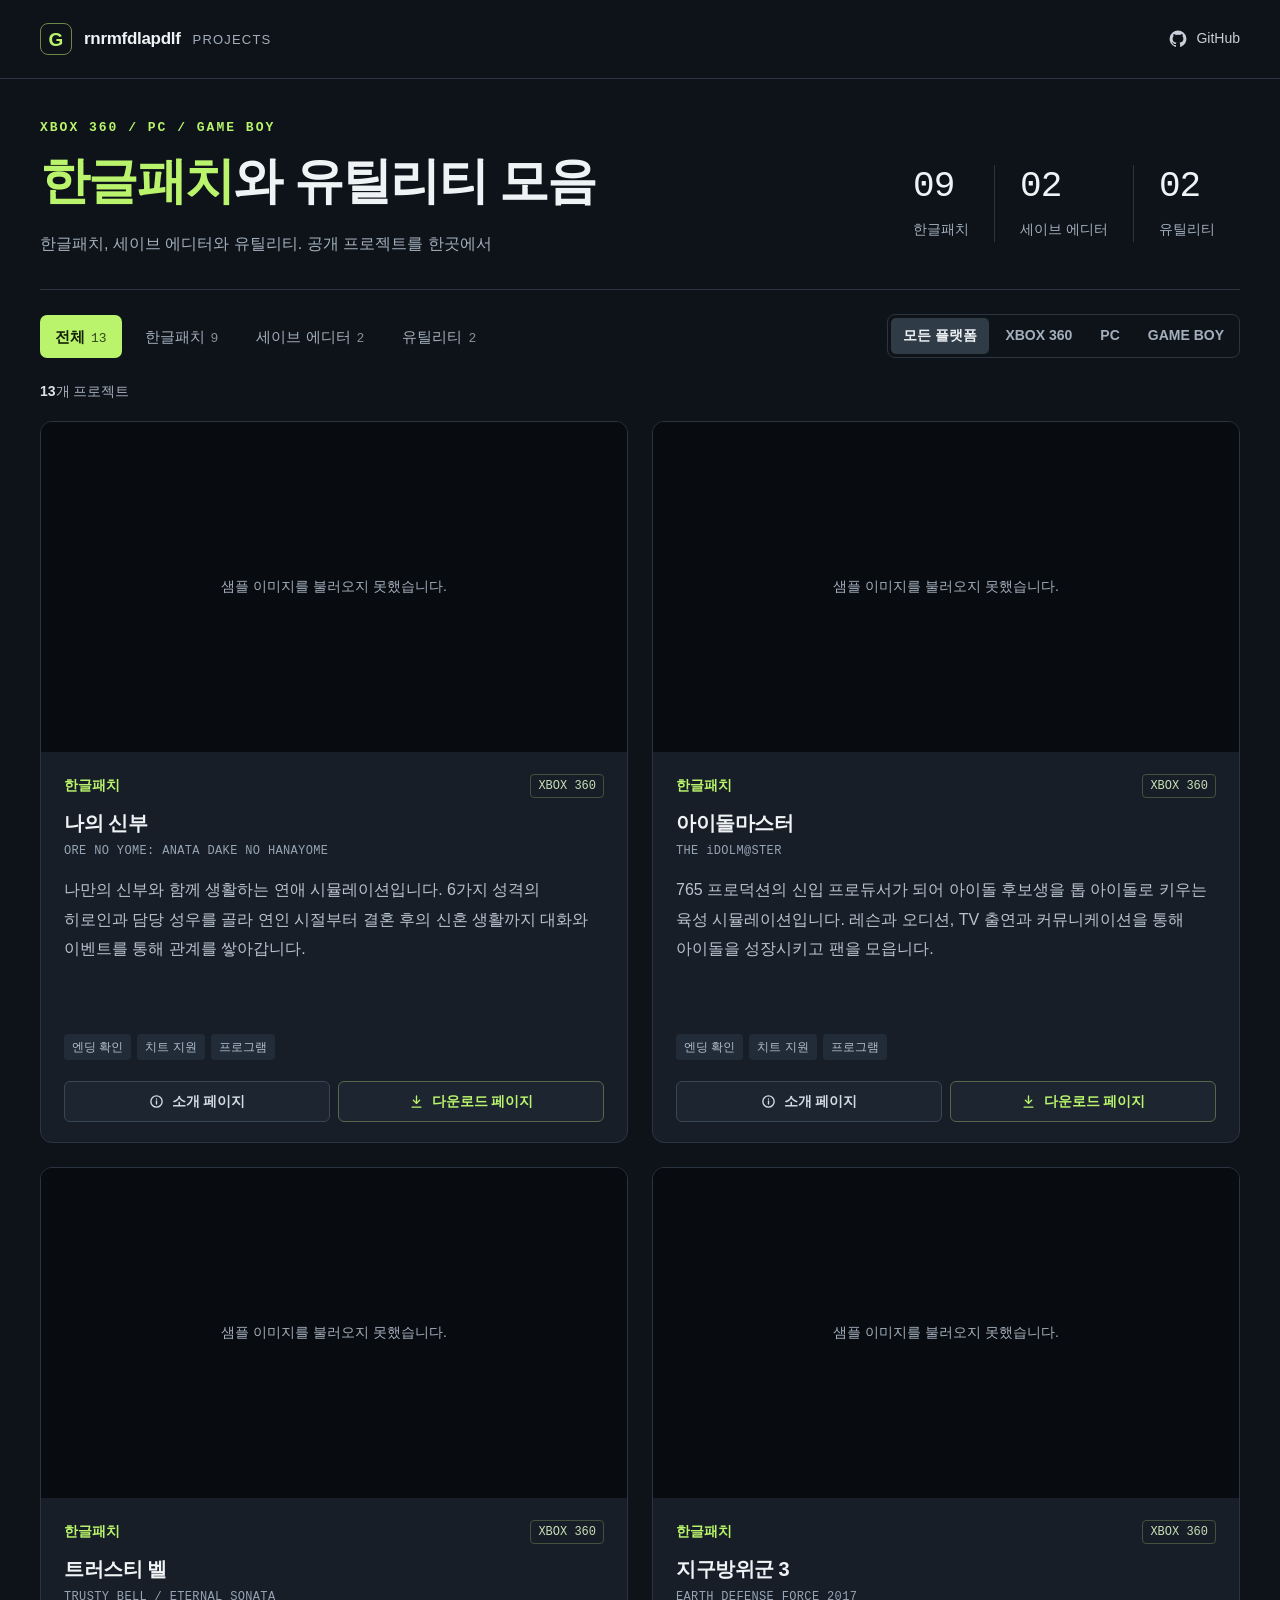
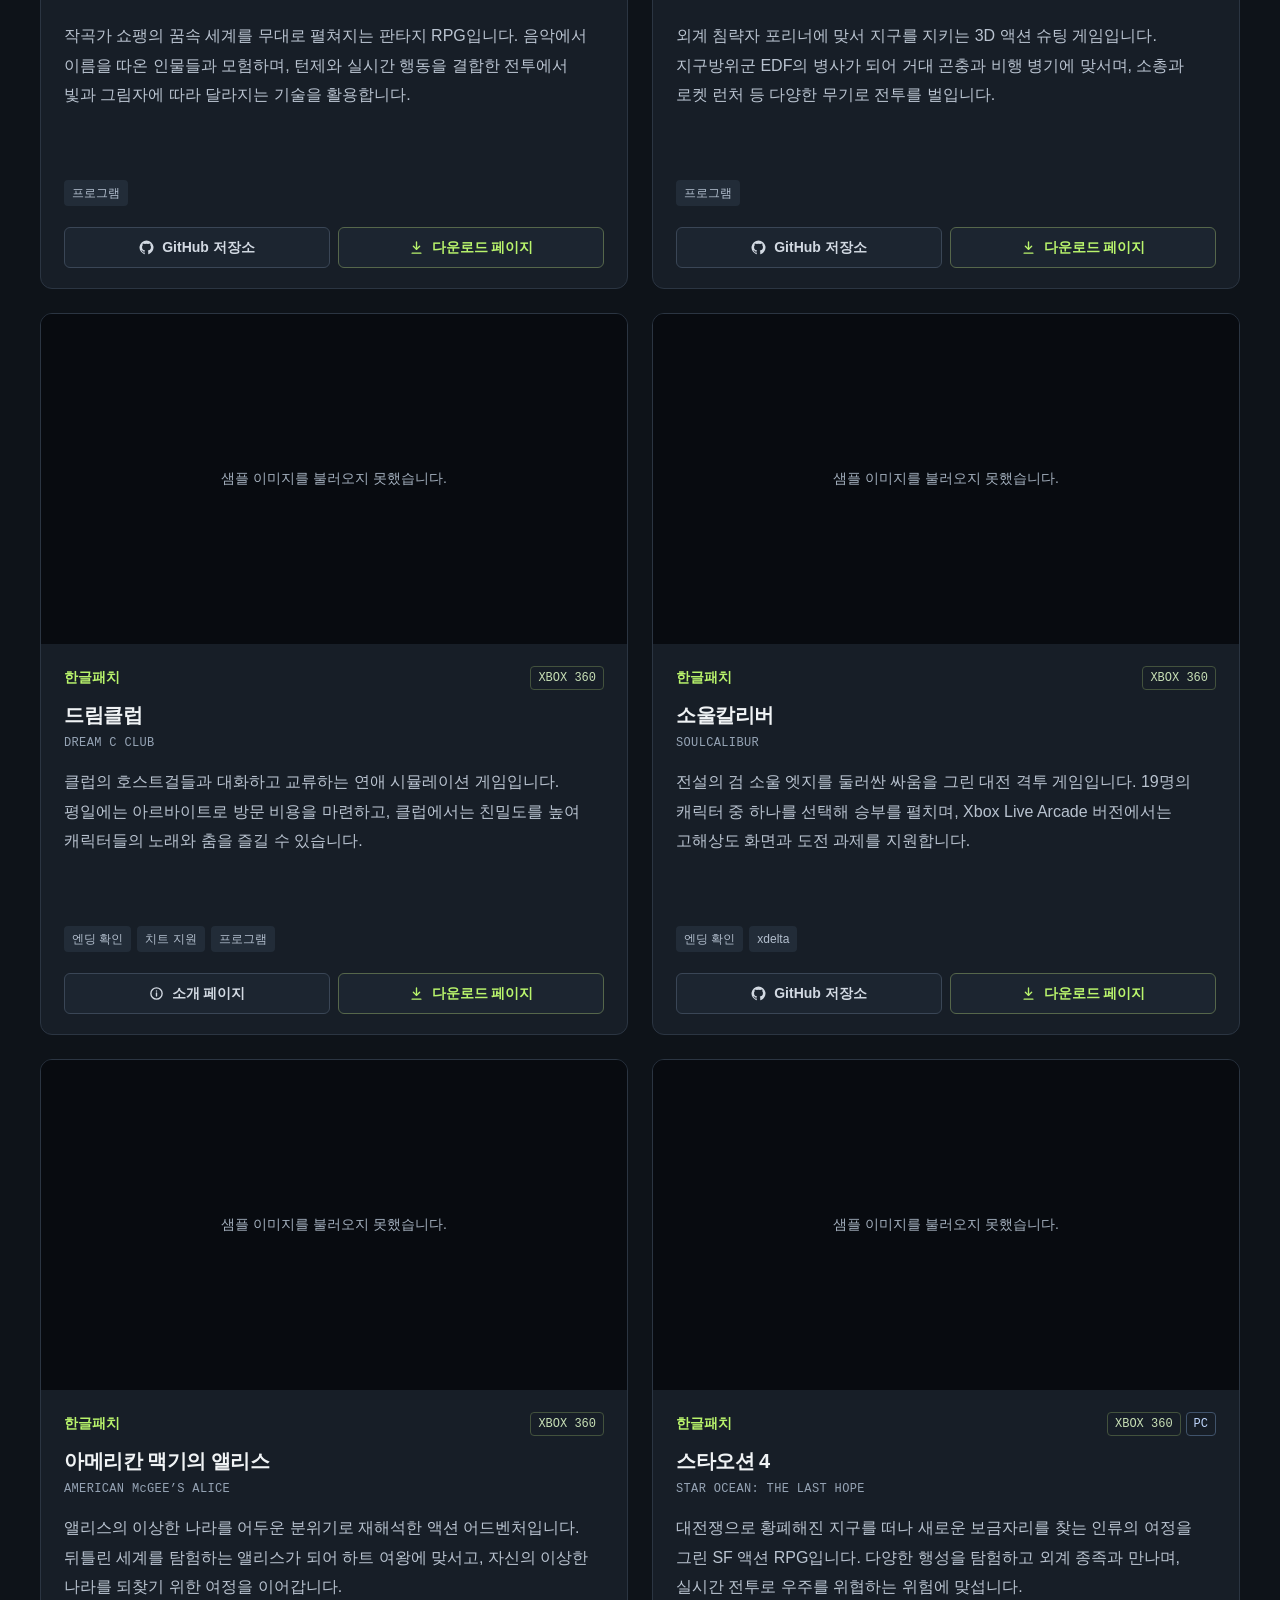
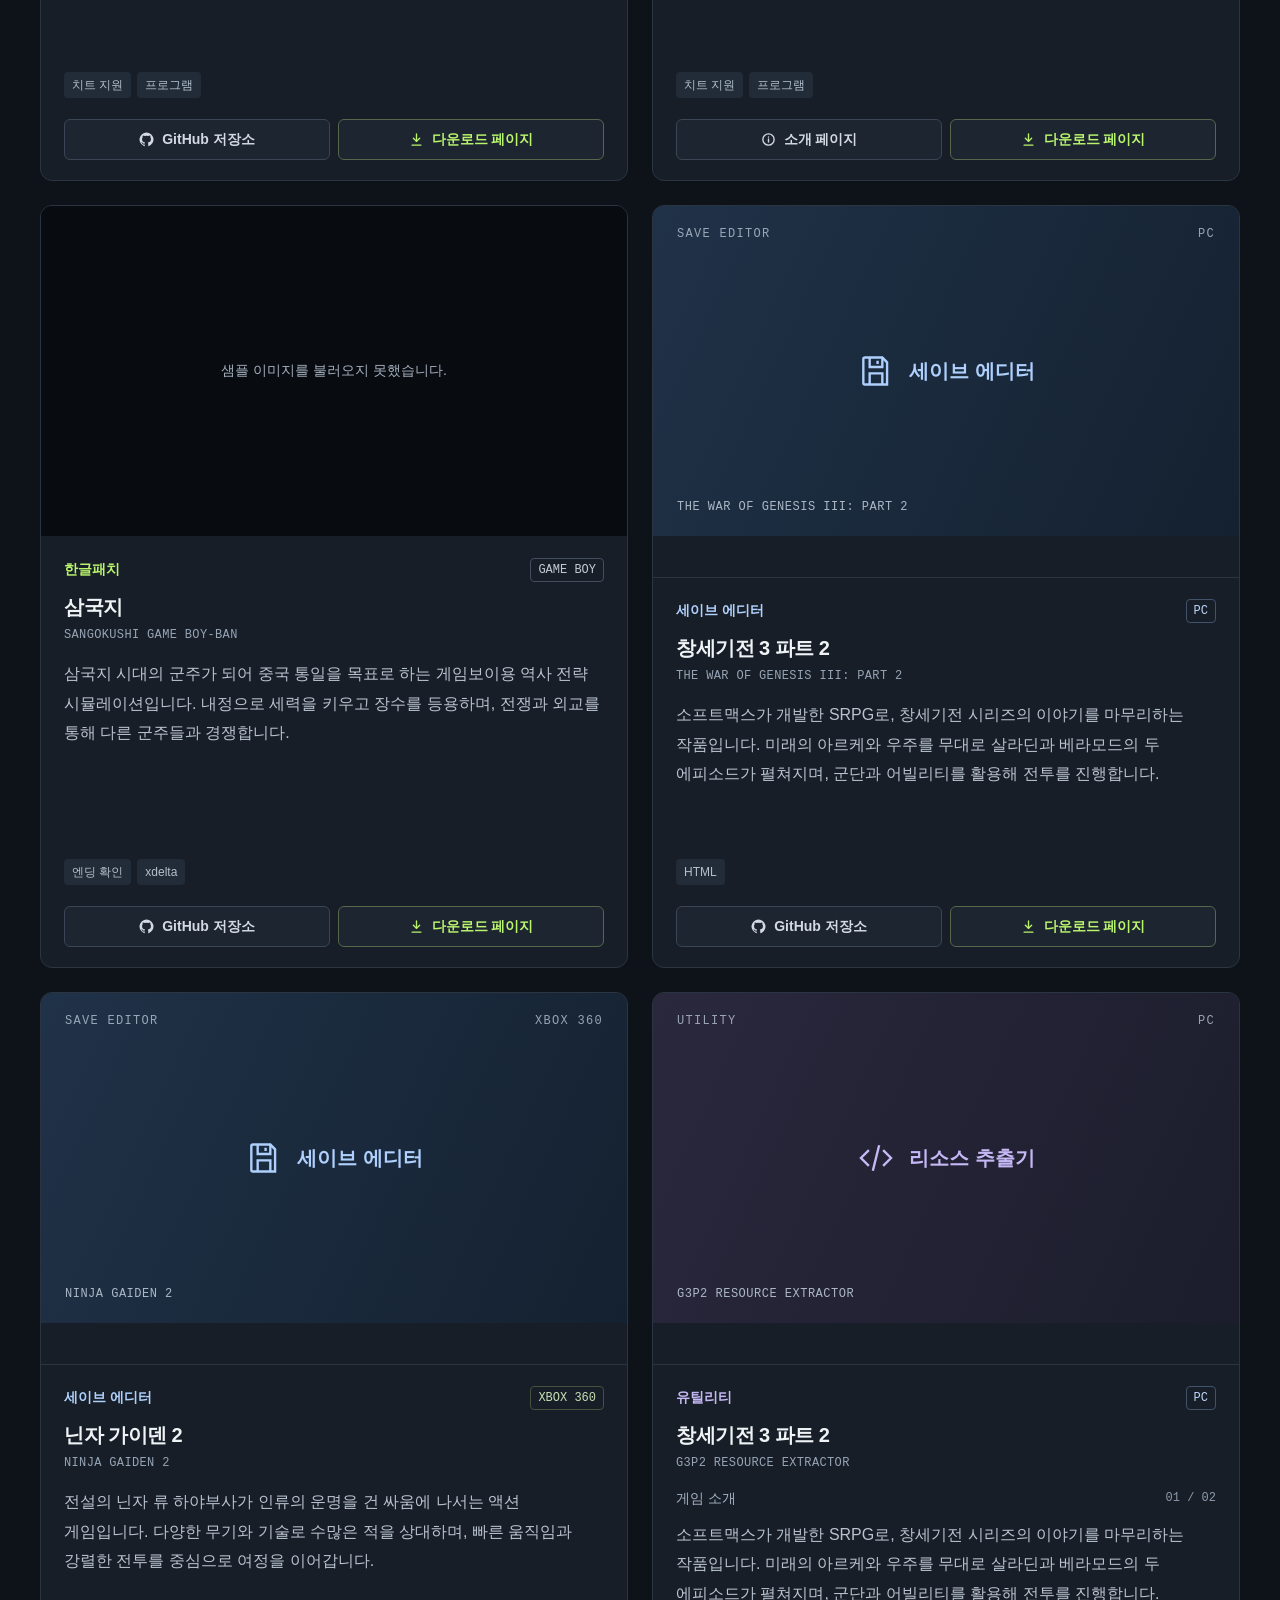
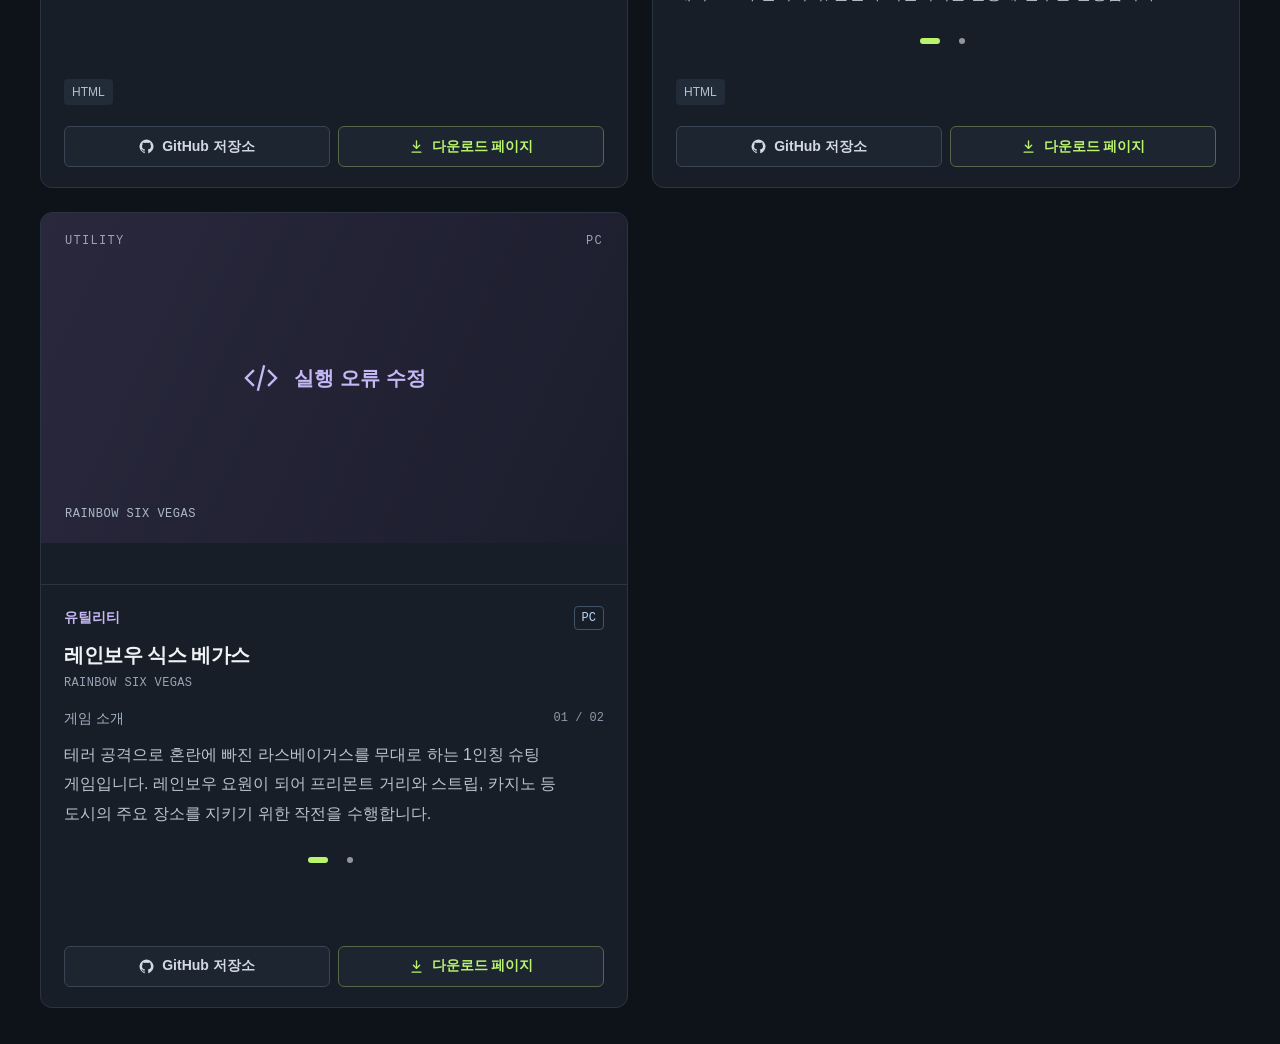
==== index.html @ a22b697b "Add Dream Club intro page Add the XBOX 360 DREAM C CLUB Korean patch intro page with the original ti" ====
<!doctype html>
<html lang="ko">
<head>
  <meta charset="utf-8">
  <meta name="viewport" content="width=device-width, initial-scale=1">
  <meta name="color-scheme" content="dark">
  <meta name="description" content="rnrmfdlapdlf의 Xbox 360·PC·게임보이 한글패치, 세이브 에디터와 게임 유틸리티 프로젝트 모음">
  <title>rnrmfdlapdlf의 프로젝트</title>
  <link rel="icon" type="image/svg+xml" href="data:image/svg+xml,%3Csvg xmlns='http://www.w3.org/2000/svg' viewBox='0 0 32 32'%3E%3Crect width='32' height='32' rx='8' fill='%230e151b'/%3E%3Cpath d='M8 9h16v3H11v8h10v-3h-5v-3h8v9H8z' fill='%23b9f46c'/%3E%3C/svg%3E">
  <style>
    :root { color-scheme: dark; --bg:#0e1319; --surface:#171e27; --line:#2b3542; --text:#f0f3f5; --muted:#a3afbd; --accent:#b9f46c; --blue:#92b9fa; --font: "Segoe UI", "Malgun Gothic", "Apple SD Gothic Neo", sans-serif; }
    * { box-sizing:border-box; }
    body { margin:0; background:var(--bg); color:var(--text); font:1rem/1.7 var(--font); -webkit-font-smoothing:antialiased; }
    button, a { -webkit-tap-highlight-color:transparent; }
    button { font:inherit; cursor:pointer; }
    a { color:inherit; text-decoration:none; }
    button:focus-visible, a:focus-visible, .gallery:focus-visible { outline:2px solid var(--accent); outline-offset:4px; }
    [hidden] { display:none !important; }
    .container { width:min(1200px, calc(100% - 80px)); margin-inline:auto; }
    .skip-link { position:absolute; top:-100px; left:20px; z-index:20; padding:10px 16px; color:var(--bg); background:var(--accent); }
    .skip-link:focus { top:12px; }
    .site-header { border-bottom:1px solid var(--line); }
    .header-inner { min-height:78px; display:flex; align-items:center; justify-content:space-between; gap:24px; }
    .brand { display:flex; align-items:center; gap:12px; min-width:0; }
    .brand-mark { width:32px; height:32px; display:grid; place-items:center; border:1px solid #6b8848; border-radius:8px; color:var(--accent); font:bold 19px/1 var(--font); }
    .brand-name { font-size:1.0625rem; font-weight:650; letter-spacing:-.3px; }
    .brand-name small { color:var(--muted); font-size:.8125rem; font-weight:400; margin-left:12px; letter-spacing:1.2px; }
    .profile-link { display:flex; align-items:center; gap:9px; color:#c7d0da; font-size:.875rem; }
    .profile-link svg { width:18px; height:18px; }
    .profile-link:hover { color:var(--accent); }
    .intro { display:flex; align-items:center; justify-content:space-between; gap:40px; padding:40px 0 32px; }
    .eyebrow { margin:0 0 12px; font:600 .8125rem/1.4 Consolas, monospace; letter-spacing:2px; color:var(--accent); }
    h1 { margin:0; font-size:clamp(2.1rem, 4vw, 3.125rem); line-height:1.3; font-weight:750; letter-spacing:-1.7px; word-break:keep-all; }
    h1 span { color:var(--accent); }
    h1 br { display:none; }
    .intro-description { margin:16px 0 0; color:var(--muted); font-size:1rem; word-break:keep-all; }
    .project-stats { display:flex; gap:0; padding-top:30px; flex-shrink:0; }
    .stat { min-width:105px; padding:0 25px; border-left:1px solid var(--line); }
    .stat:first-child { border-left:0; }
    .stat strong { display:block; font:400 2.25rem/1.2 Consolas, monospace; letter-spacing:-1px; }
    .stat span { display:block; margin-top:10px; color:var(--muted); font-size:.875rem; }
    .filter-panel { border-top:1px solid var(--line); padding-top:24px; }
    .filter-row { display:flex; flex-wrap:wrap; align-items:center; justify-content:space-between; gap:20px; }
    .category-filters { display:flex; flex-wrap:wrap; gap:8px; }
    .filter-button { min-height:42px; border:1px solid transparent; border-radius:7px; padding:8px 14px; background:transparent; color:var(--muted); font-size:.9375rem; white-space:nowrap; transition:background .2s, color .2s; }
    .filter-button:hover { color:var(--text); background:#202832; }
    .filter-button[aria-pressed="true"] { color:#142107; background:var(--accent); font-weight:650; }
    .filter-count { margin-left:6px; font:.8125rem/1 Consolas, monospace; opacity:.8; }
    .platform-filters { display:flex; flex-wrap:wrap; max-width:100%; align-items:center; gap:4px; padding:3px; border:1px solid var(--line); border-radius:8px; flex-shrink:0; }
    .platform-filter { min-height:36px; padding:5px 12px; border:0; border-radius:5px; color:var(--muted); background:transparent; font-size:.875rem; font-weight:600; }
    .platform-filter:hover { color:var(--text); }
    .platform-filter[aria-pressed="true"] { color:var(--text); background:#303b48; }
    .results-toolbar { display:flex; align-items:center; justify-content:space-between; gap:16px; padding:22px 0 17px; font-size:.875rem; color:var(--muted); }
    .results-toolbar p { margin:0; }
    .results-toolbar strong { font-weight:600; color:#dce2e8; }
    .project-grid { display:grid; grid-template-columns:repeat(2, minmax(0, 1fr)); gap:24px; align-items:stretch; }
    .project-card { min-width:0; overflow:hidden; border:1px solid var(--line); border-radius:12px; background:var(--surface); display:flex; flex-direction:column; transition:border-color .25s; }
    .project-card:hover { border-color:#56674b; }
    .project-card { scroll-margin-top:24px; }
    .project-card:target { border-color:var(--accent); box-shadow:0 0 0 1px var(--accent); }
    .gallery { background:var(--surface); }
    .gallery-images { position:relative; aspect-ratio:16/9; background:#080b10; overflow:hidden; isolation:isolate; }
    .slide { display:block; position:absolute; inset:0; width:100%; height:100%; object-fit:contain; opacity:0; transition:opacity 900ms ease-in-out; }
    .slide.is-active { opacity:1; }
    .slide-dots, .description-controls { display:flex; justify-content:center; padding:4px 0; }
    .slide-dots { border-bottom:1px solid var(--line); }
    .slide-dot, .description-dot { display:grid; place-items:center; width:32px; height:32px; padding:0; background:transparent; border:0; }
    .slide-dot span, .description-dot span { width:6px; height:6px; border-radius:5px; background:#fff8; transition:width .3s, background .3s; }
    .slide-dot.is-active span, .description-dot.is-active span { width:20px; background:var(--accent); }
    .gallery-fallback { position:absolute; inset:0; display:grid; place-items:center; padding:25px; text-align:center; color:var(--muted); font-size:.875rem; }
    .tool-cover { position:relative; aspect-ratio:16/9; padding:20px 24px; display:flex; flex-direction:column; justify-content:space-between; margin-bottom:41px; }
    .tool-cover::after { content:""; position:absolute; top:100%; left:0; right:0; height:41px; background:var(--surface); border-bottom:1px solid var(--line); }
    .save-cover { background:linear-gradient(115deg, #203248, #142130); color:#afd0fd; }
    .other-cover { background:linear-gradient(115deg, #2a283d, #1b1d2c); color:#c5b8f4; }
    .tool-cover-top { display:flex; justify-content:space-between; gap:12px; color:#c0ccdac2; font:400 .75rem/1.4 Consolas, monospace; letter-spacing:1.3px; }
    .tool-cover-center { display:flex; align-items:center; justify-content:center; gap:14px; padding:12px 0; }
    .tool-cover-center svg { width:38px; height:38px; flex-shrink:0; }
    .tool-cover-center span { font-size:1.25rem; font-weight:650; }
    .tool-cover-bottom { color:#acb7c6; font:.75rem/1.4 Consolas, monospace; letter-spacing:.5px; }
    .card-body { padding:22px 23px 20px; display:flex; flex-direction:column; flex:1; }
    .card-meta { display:flex; align-items:center; justify-content:space-between; gap:8px; margin-bottom:11px; }
    .category-label { font-size:.875rem; font-weight:600; }
    .category-label.patch { color:var(--accent); }
    .category-label.save { color:#afd0fd; }
    .category-label.other { color:#c5b8f4; }
    .platform-badges { display:flex; gap:5px; flex-wrap:wrap; justify-content:flex-end; }
    .platform-badge { padding:2px 7px; border:1px solid #424e5e; border-radius:4px; color:#c1cad4; font:500 .75rem/1.5 Consolas, monospace; white-space:nowrap; }
    .platform-badge.xbox { color:#c7dfb5; border-color:#43523d; }
    .platform-badge.pc { color:#bdd4fa; border-color:#40536b; }
    .card-body h2 { font-size:1.25rem; line-height:1.4; font-weight:700; margin:0; letter-spacing:-.5px; word-break:keep-all; }
    .english-title { margin:5px 0 14px; color:#96a4b5; font:400 .75rem/1.6 Consolas, monospace; letter-spacing:.35px; overflow-wrap:anywhere; }
    .card-description { font-size:1rem; line-height:1.85; color:#b9c3d0; margin:0 0 18px; word-break:keep-all; }
    .card-body > .card-description { flex:1; margin-bottom:12px; }
    .description-rotator { display:flex; flex-direction:column; flex:1; margin-bottom:18px; }
    .description-controls { min-height:40px; flex-shrink:0; margin-top:auto; }
    .description-controls-placeholder { margin-top:0; margin-bottom:18px; }
    .description-panels { display:grid; }
    .description-panel { grid-area:1/1; min-width:0; opacity:0; visibility:hidden; transition:opacity 650ms ease-in-out, visibility 650ms; }
    .description-panel.is-active { opacity:1; visibility:visible; }
    .description-panel .card-description { margin-bottom:12px; }
    .description-heading { display:flex; align-items:center; justify-content:space-between; gap:12px; margin:0 0 9px; color:#a3b1c3; font-size:.875rem; }
    .description-heading span { font:.75rem/1.4 Consolas, monospace; color:#8c9aad; }
    .feature-tags { display:flex; flex-wrap:wrap; gap:6px; min-height:calc(.75rem * 1.7 + 6px); flex-shrink:0; list-style:none; margin:0 0 21px; padding:0; }
    .feature-tags li { color:#b3bfce; font-size:.75rem; border-radius:4px; background:#222c38; padding:3px 8px; }
    .repo-link { display:flex; gap:8px; align-items:center; justify-content:center; min-height:41px; flex-shrink:0; color:#d2d9e2; font-size:.875rem; font-weight:600; border:1px solid #3a4656; border-radius:6px; background:#1c2530; transition:background .2s, border-color .2s; }
    .repo-link svg { width:15px; height:15px; }
    .repo-link:hover { background:#2a3640; border-color:#71865a; color:var(--accent); }
    .card-links { display:grid; grid-template-columns:1fr 1fr; gap:8px; flex-shrink:0; }
    .download-link { color:var(--accent); border-color:#56674b; }
    .empty-state { padding:60px 16px; border:1px dashed var(--line); border-radius:12px; text-align:center; }
    .empty-state strong { display:block; font-size:1.125rem; color:var(--text); }
    .empty-state p { color:var(--muted); margin:8px 0 0; }
    .no-script { border:1px solid var(--line); padding:14px; color:var(--muted); font-size:.875rem; }
    main { padding-bottom:36px; }
    @media (min-width:1050px) { .card-description { min-height:5.55em; } }
    @media (max-width:1050px) { .container { width:calc(100% - 48px); } .project-grid { grid-template-columns:repeat(1,minmax(0,1fr)); gap:20px; } .stat { min-width:auto; padding:0 16px; } .intro { gap:24px; } .intro-description { max-width:30em; } }
    @media (max-width:700px) { .container { width:calc(100% - 36px); } .header-inner { min-height:68px; gap:14px; } .brand-name { font-size:.9375rem; } .brand-name small { display:none; } .profile-link { font-size:.8125rem; } .intro { display:block; padding:34px 0 28px; } h1 { font-size:2.125rem; letter-spacing:-1px; } h1 br { display:block; } .intro-description { max-width:25em; margin-top:13px; font-size:.9375rem; } .project-stats { padding-top:27px; } .stat { min-width:100px; padding:0 20px; } .stat:first-child { padding-left:0; } .stat strong { font-size:1.625rem; } .stat span { margin-top:5px; font-size:.8125rem; } .filter-panel { padding-top:18px; } .filter-row { flex-direction:column; align-items:flex-start; gap:15px; } .category-filters { display:grid; grid-template-columns:repeat(2,minmax(0,1fr)); gap:6px; width:100%; } .filter-button { font-size:.875rem; padding:7px 10px; } .platform-filters { align-self:flex-start; } .results-toolbar { padding-top:17px; } .project-grid { grid-template-columns:1fr; gap:20px; } .card-body { padding:21px; } .card-description { font-size:1rem; } .tool-cover { padding:20px 24px; } .footer-inner { flex-direction:column; align-items:flex-start; gap:5px; } .site-footer { margin-top:34px; } }
    @media (max-width:360px) { .container { width:calc(100% - 28px); } .brand { gap:8px; } .brand-name { font-size:.8125rem; } .filter-button { padding:7px 8px; } .stat { min-width:90px; padding:0 16px; } }
    @media (prefers-reduced-motion:reduce) { *, *::before, *::after { transition:none !important; } }
  </style>
</head>
<body>
  <a class="skip-link" href="#projects">프로젝트 목록으로 건너뛰기</a>
  <header class="site-header">
    <div class="container header-inner">
      <a class="brand" href="#" aria-label="rnrmfdlapdlf 공개 프로젝트 홈"><span class="brand-mark" aria-hidden="true">G</span><span class="brand-name">rnrmfdlapdlf<small>PROJECTS</small></span></a>
      <a class="profile-link" href="https://github.com/rnrmfdlapdlf?tab=repositories" target="_blank" rel="noopener noreferrer" aria-label="GitHub 공개 저장소 전체 보기 (새 탭)"><svg viewBox="0 0 24 24" fill="currentColor" aria-hidden="true"><path d="M12 .8a11.2 11.2 0 0 0-3.54 21.82c.56.1.77-.24.77-.54v-2.08c-3.13.68-3.79-1.33-3.79-1.33-.51-1.3-1.25-1.65-1.25-1.65-1.02-.7.08-.68.08-.68 1.13.08 1.73 1.16 1.73 1.16 1 1.72 2.63 1.22 3.27.94.1-.73.39-1.23.71-1.51-2.5-.29-5.13-1.25-5.13-5.54 0-1.22.43-2.22 1.16-3-.12-.28-.5-1.42.11-2.96 0 0 .95-.3 3.08 1.15a10.7 10.7 0 0 1 5.61 0c2.14-1.45 3.08-1.15 3.08-1.15.62 1.54.23 2.68.12 2.96.72.78 1.15 1.78 1.15 3 0 4.3-2.64 5.25-5.15 5.53.4.35.77 1.03.77 2.08v3.08c0 .3.2.65.78.54A11.2 11.2 0 0 0 12 .8Z"/></svg><span>GitHub</span></a>
    </div>
  </header>
  <main class="container">
    <section class="intro" aria-labelledby="page-title">
      <div><p class="eyebrow">XBOX 360 / PC / GAME BOY</p><h1 id="page-title"><span>한글패치</span>와 <br>유틸리티 모음</h1><p class="intro-description">한글패치, 세이브 에디터와 유틸리티. 공개 프로젝트를 한곳에서</p></div>
      <div class="project-stats" aria-label="종류별 프로젝트 수"><div class="stat"><strong>09</strong><span>한글패치</span></div><div class="stat"><strong>02</strong><span>세이브 에디터</span></div><div class="stat"><strong>02</strong><span>유틸리티</span></div></div>
    </section>
    <section id="projects" aria-label="공개 프로젝트 목록" tabindex="-1">
      <div class="filter-panel" id="filter-panel" hidden>
        <div class="filter-row">
          <div class="category-filters" role="group" aria-label="프로젝트 종류">
            <button class="filter-button" type="button" data-category-filter="all" aria-pressed="true">전체<span class="filter-count">13</span></button>
            <button class="filter-button" type="button" data-category-filter="patch" aria-pressed="false">한글패치<span class="filter-count">9</span></button>
            <button class="filter-button" type="button" data-category-filter="save" aria-pressed="false">세이브 에디터<span class="filter-count">2</span></button>
            <button class="filter-button" type="button" data-category-filter="other" aria-pressed="false">유틸리티<span class="filter-count">2</span></button>
          </div>
          <div class="platform-filters" role="group" aria-label="게임 플랫폼">
            <button class="platform-filter" type="button" data-platform-filter="all" aria-pressed="true">모든 플랫폼</button>
            <button class="platform-filter" type="button" data-platform-filter="XBOX360" aria-pressed="false">XBOX 360</button>
            <button class="platform-filter" type="button" data-platform-filter="PC" aria-pressed="false">PC</button>
            <button class="platform-filter" type="button" data-platform-filter="GB" aria-pressed="false">GAME BOY</button>
          </div>
        </div>
      </div>
      <div class="results-toolbar"><p id="results-count" role="status" aria-live="polite" aria-atomic="true"><strong>13</strong>개 프로젝트</p></div>
      <noscript><p class="no-script">JavaScript를 켜시면 플랫폼·종류별 분류와 샘플 이미지·유틸리티 설명 자동 전환을 이용하실 수 있습니다.</p></noscript>
      <div class="project-grid" id="project-grid">
      <!-- xbox360-orenoyome-kr -->
      <article class="project-card" id="xbox360-orenoyome-kr" data-category="patch" data-platforms="XBOX360">
        
        <div class="gallery" role="group" aria-roledescription="슬라이드쇼" aria-label="나의 신부 한글패치 샘플" tabindex="0">
          <div class="gallery-images">
          <div class="gallery-fallback" hidden>샘플 이미지를 불러오지 못했습니다.</div>
          <img class="slide is-active" src="https://raw.githubusercontent.com/rnrmfdlapdlf/xbox360-orenoyome-kr/main/samples/sample1.jpg" alt="나의 신부 한글패치 샘플 1" width="1280" height="720" loading="eager" decoding="async" fetchpriority="high">
          <img class="slide" src="https://raw.githubusercontent.com/rnrmfdlapdlf/xbox360-orenoyome-kr/main/samples/sample2.jpg" alt="나의 신부 한글패치 샘플 2" width="1280" height="720" loading="lazy" decoding="async" aria-hidden="true">
          <img class="slide" src="https://raw.githubusercontent.com/rnrmfdlapdlf/xbox360-orenoyome-kr/main/samples/sample3.jpg" alt="나의 신부 한글패치 샘플 3" width="1280" height="720" loading="lazy" decoding="async" aria-hidden="true">
          <img class="slide" src="https://raw.githubusercontent.com/rnrmfdlapdlf/xbox360-orenoyome-kr/main/samples/sample4.jpg" alt="나의 신부 한글패치 샘플 4" width="1280" height="720" loading="lazy" decoding="async" aria-hidden="true">
          </div>
          <div class="slide-dots" aria-label="샘플 선택">
            <button class="slide-dot is-active" type="button" aria-label="나의 신부 샘플 1 보기" aria-pressed="true" data-slide="0"><span></span></button><button class="slide-dot" type="button" aria-label="나의 신부 샘플 2 보기" aria-pressed="false" data-slide="1"><span></span></button><button class="slide-dot" type="button" aria-label="나의 신부 샘플 3 보기" aria-pressed="false" data-slide="2"><span></span></button><button class="slide-dot" type="button" aria-label="나의 신부 샘플 4 보기" aria-pressed="false" data-slide="3"><span></span></button>
          </div>
        </div>
        <div class="card-body">
          <div class="card-meta"><span class="category-label patch">한글패치</span><div class="platform-badges"><span class="platform-badge xbox">XBOX 360</span></div></div>
          <h2>나의 신부</h2>
          <p class="english-title">ORE NO YOME: ANATA DAKE NO HANAYOME</p>
          
          <p class="card-description">나만의 신부와 함께 생활하는 연애 시뮬레이션입니다. 6가지 성격의 히로인과 담당 성우를 골라 연인 시절부터 결혼 후의 신혼 생활까지 대화와 이벤트를 통해 관계를 쌓아갑니다.</p>
          <div class="description-controls description-controls-placeholder" aria-hidden="true"></div>
          <ul class="feature-tags" aria-label="프로젝트 태그"><li>엔딩 확인</li><li>치트 지원</li><li>프로그램</li></ul>
          <div class="card-links"><a class="repo-link intro-link" href="/xbox360-orenoyome-kr/" aria-label="나의 신부 한글패치 소개 페이지 보기"><svg viewBox="0 0 24 24" fill="none" stroke="currentColor" stroke-width="2.2" stroke-linecap="round" stroke-linejoin="round" aria-hidden="true"><circle cx="12" cy="12" r="9"/><path d="M12 11v5"/><path d="M12 8h.01"/></svg><span>소개 페이지</span></a><a class="repo-link download-link" href="https://github.com/rnrmfdlapdlf/xbox360-orenoyome-kr/releases" target="_blank" rel="noopener noreferrer" aria-label="나의 신부 한글패치 다운로드 페이지 보기 (새 탭)"><svg viewBox="0 0 24 24" fill="none" stroke="currentColor" stroke-width="2.2" stroke-linecap="round" stroke-linejoin="round" aria-hidden="true"><path d="M12 3v12"/><path d="m7 10 5 5 5-5"/><path d="M5 21h14"/></svg><span>다운로드 페이지</span></a></div>
        </div>
      </article>

      <!-- xbox360-idolmaster-korean-patcher -->
      <article class="project-card" id="xbox360-idolmaster-korean-patcher" data-category="patch" data-platforms="XBOX360">
        
        <div class="gallery" role="group" aria-roledescription="슬라이드쇼" aria-label="아이돌마스터 한글패치 샘플" tabindex="0">
          <div class="gallery-images">
          <div class="gallery-fallback" hidden>샘플 이미지를 불러오지 못했습니다.</div>
          <img class="slide is-active" src="https://raw.githubusercontent.com/rnrmfdlapdlf/xbox360-idolmaster-korean-patcher/main/samples/sample1.jpg" alt="아이돌마스터 한글패치 샘플 1" width="1280" height="720" loading="lazy" decoding="async">
          <img class="slide" src="https://raw.githubusercontent.com/rnrmfdlapdlf/xbox360-idolmaster-korean-patcher/main/samples/sample2.jpg" alt="아이돌마스터 한글패치 샘플 2" width="1280" height="720" loading="lazy" decoding="async" aria-hidden="true">
          <img class="slide" src="https://raw.githubusercontent.com/rnrmfdlapdlf/xbox360-idolmaster-korean-patcher/main/samples/sample3.jpg" alt="아이돌마스터 한글패치 샘플 3" width="1280" height="720" loading="lazy" decoding="async" aria-hidden="true">
          <img class="slide" src="https://raw.githubusercontent.com/rnrmfdlapdlf/xbox360-idolmaster-korean-patcher/main/samples/sample4.jpg" alt="아이돌마스터 한글패치 샘플 4" width="1280" height="720" loading="lazy" decoding="async" aria-hidden="true">
          </div>
          <div class="slide-dots" aria-label="샘플 선택">
            <button class="slide-dot is-active" type="button" aria-label="아이돌마스터 샘플 1 보기" aria-pressed="true" data-slide="0"><span></span></button><button class="slide-dot" type="button" aria-label="아이돌마스터 샘플 2 보기" aria-pressed="false" data-slide="1"><span></span></button><button class="slide-dot" type="button" aria-label="아이돌마스터 샘플 3 보기" aria-pressed="false" data-slide="2"><span></span></button><button class="slide-dot" type="button" aria-label="아이돌마스터 샘플 4 보기" aria-pressed="false" data-slide="3"><span></span></button>
          </div>
        </div>
        <div class="card-body">
          <div class="card-meta"><span class="category-label patch">한글패치</span><div class="platform-badges"><span class="platform-badge xbox">XBOX 360</span></div></div>
          <h2>아이돌마스터</h2>
          <p class="english-title">THE iDOLM@STER</p>
          
          <p class="card-description">765 프로덕션의 신입 프로듀서가 되어 아이돌 후보생을 톱 아이돌로 키우는 육성 시뮬레이션입니다. 레슨과 오디션, TV 출연과 커뮤니케이션을 통해 아이돌을 성장시키고 팬을 모읍니다.</p>
          <div class="description-controls description-controls-placeholder" aria-hidden="true"></div>
          <ul class="feature-tags" aria-label="프로젝트 태그"><li>엔딩 확인</li><li>치트 지원</li><li>프로그램</li></ul>
          <div class="card-links"><a class="repo-link intro-link" href="/xbox360-idolmaster-korean-patcher/" aria-label="아이돌마스터 한글패치 소개 페이지 보기"><svg viewBox="0 0 24 24" fill="none" stroke="currentColor" stroke-width="2.2" stroke-linecap="round" stroke-linejoin="round" aria-hidden="true"><circle cx="12" cy="12" r="9"/><path d="M12 11v5"/><path d="M12 8h.01"/></svg><span>소개 페이지</span></a><a class="repo-link download-link" href="https://github.com/rnrmfdlapdlf/xbox360-idolmaster-korean-patcher/releases" target="_blank" rel="noopener noreferrer" aria-label="아이돌마스터 한글패치 다운로드 페이지 보기 (새 탭)"><svg viewBox="0 0 24 24" fill="none" stroke="currentColor" stroke-width="2.2" stroke-linecap="round" stroke-linejoin="round" aria-hidden="true"><path d="M12 3v12"/><path d="m7 10 5 5 5-5"/><path d="M5 21h14"/></svg><span>다운로드 페이지</span></a></div>
        </div>
      </article>

      <!-- xbox360-trusty-bell-korean-patcher -->
      <article class="project-card" id="xbox360-trusty-bell-korean-patcher" data-category="patch" data-platforms="XBOX360">
        
        <div class="gallery" role="group" aria-roledescription="슬라이드쇼" aria-label="트러스티 벨 한글패치 샘플" tabindex="0">
          <div class="gallery-images">
          <div class="gallery-fallback" hidden>샘플 이미지를 불러오지 못했습니다.</div>
          <img class="slide is-active" src="https://raw.githubusercontent.com/rnrmfdlapdlf/xbox360-trusty-bell-korean-patcher/main/samples/sample1.jpg" alt="트러스티 벨 한글패치 샘플 1" width="1280" height="720" loading="lazy" decoding="async">
          <img class="slide" src="https://raw.githubusercontent.com/rnrmfdlapdlf/xbox360-trusty-bell-korean-patcher/main/samples/sample2.jpg" alt="트러스티 벨 한글패치 샘플 2" width="1280" height="720" loading="lazy" decoding="async" aria-hidden="true">
          <img class="slide" src="https://raw.githubusercontent.com/rnrmfdlapdlf/xbox360-trusty-bell-korean-patcher/main/samples/sample3.jpg" alt="트러스티 벨 한글패치 샘플 3" width="1280" height="720" loading="lazy" decoding="async" aria-hidden="true">
          <img class="slide" src="https://raw.githubusercontent.com/rnrmfdlapdlf/xbox360-trusty-bell-korean-patcher/main/samples/sample4.jpg" alt="트러스티 벨 한글패치 샘플 4" width="1280" height="720" loading="lazy" decoding="async" aria-hidden="true">
          </div>
          <div class="slide-dots" aria-label="샘플 선택">
            <button class="slide-dot is-active" type="button" aria-label="트러스티 벨 샘플 1 보기" aria-pressed="true" data-slide="0"><span></span></button><button class="slide-dot" type="button" aria-label="트러스티 벨 샘플 2 보기" aria-pressed="false" data-slide="1"><span></span></button><button class="slide-dot" type="button" aria-label="트러스티 벨 샘플 3 보기" aria-pressed="false" data-slide="2"><span></span></button><button class="slide-dot" type="button" aria-label="트러스티 벨 샘플 4 보기" aria-pressed="false" data-slide="3"><span></span></button>
          </div>
        </div>
        <div class="card-body">
          <div class="card-meta"><span class="category-label patch">한글패치</span><div class="platform-badges"><span class="platform-badge xbox">XBOX 360</span></div></div>
          <h2>트러스티 벨</h2>
          <p class="english-title">TRUSTY BELL / ETERNAL SONATA</p>
          
          <p class="card-description">작곡가 쇼팽의 꿈속 세계를 무대로 펼쳐지는 판타지 RPG입니다. 음악에서 이름을 따온 인물들과 모험하며, 턴제와 실시간 행동을 결합한 전투에서 빛과 그림자에 따라 달라지는 기술을 활용합니다.</p>
          <div class="description-controls description-controls-placeholder" aria-hidden="true"></div>
          <ul class="feature-tags" aria-label="프로젝트 태그"><li>프로그램</li></ul>
          <div class="card-links"><a class="repo-link" href="https://github.com/rnrmfdlapdlf/xbox360-trusty-bell-korean-patcher" target="_blank" rel="noopener noreferrer" aria-label="트러스티 벨 한글패치 GitHub 저장소 보기 (새 탭)"><svg viewBox="0 0 24 24" fill="currentColor" aria-hidden="true"><path d="M12 .8a11.2 11.2 0 0 0-3.54 21.82c.56.1.77-.24.77-.54v-2.08c-3.13.68-3.79-1.33-3.79-1.33-.51-1.3-1.25-1.65-1.25-1.65-1.02-.7.08-.68.08-.68 1.13.08 1.73 1.16 1.73 1.16 1 1.72 2.63 1.22 3.27.94.1-.73.39-1.23.71-1.51-2.5-.29-5.13-1.25-5.13-5.54 0-1.22.43-2.22 1.16-3-.12-.28-.5-1.42.11-2.96 0 0 .95-.3 3.08 1.15a10.7 10.7 0 0 1 5.61 0c2.14-1.45 3.08-1.15 3.08-1.15.62 1.54.23 2.68.12 2.96.72.78 1.15 1.78 1.15 3 0 4.3-2.64 5.25-5.15 5.53.4.35.77 1.03.77 2.08v3.08c0 .3.2.65.78.54A11.2 11.2 0 0 0 12 .8Z"/></svg><span>GitHub 저장소</span></a><a class="repo-link download-link" href="https://github.com/rnrmfdlapdlf/xbox360-trusty-bell-korean-patcher/releases" target="_blank" rel="noopener noreferrer" aria-label="트러스티 벨 한글패치 다운로드 페이지 보기 (새 탭)"><svg viewBox="0 0 24 24" fill="none" stroke="currentColor" stroke-width="2.2" stroke-linecap="round" stroke-linejoin="round" aria-hidden="true"><path d="M12 3v12"/><path d="m7 10 5 5 5-5"/><path d="M5 21h14"/></svg><span>다운로드 페이지</span></a></div>
        </div>
      </article>

      <!-- xbox360-earth-defence-force-3-korean-patcher -->
      <article class="project-card" id="xbox360-earth-defence-force-3-korean-patcher" data-category="patch" data-platforms="XBOX360">
        
        <div class="gallery" role="group" aria-roledescription="슬라이드쇼" aria-label="지구방위군 3 한글패치 샘플" tabindex="0">
          <div class="gallery-images">
          <div class="gallery-fallback" hidden>샘플 이미지를 불러오지 못했습니다.</div>
          <img class="slide is-active" src="https://raw.githubusercontent.com/rnrmfdlapdlf/xbox360-earth-defence-force-3-korean-patcher/main/samples/sample1.jpg" alt="지구방위군 3 한글패치 샘플 1" width="1280" height="720" loading="lazy" decoding="async">
          <img class="slide" src="https://raw.githubusercontent.com/rnrmfdlapdlf/xbox360-earth-defence-force-3-korean-patcher/main/samples/sample2.jpg" alt="지구방위군 3 한글패치 샘플 2" width="1280" height="720" loading="lazy" decoding="async" aria-hidden="true">
          <img class="slide" src="https://raw.githubusercontent.com/rnrmfdlapdlf/xbox360-earth-defence-force-3-korean-patcher/main/samples/sample3.jpg" alt="지구방위군 3 한글패치 샘플 3" width="1280" height="720" loading="lazy" decoding="async" aria-hidden="true">
          </div>
          <div class="slide-dots" aria-label="샘플 선택">
            <button class="slide-dot is-active" type="button" aria-label="지구방위군 3 샘플 1 보기" aria-pressed="true" data-slide="0"><span></span></button><button class="slide-dot" type="button" aria-label="지구방위군 3 샘플 2 보기" aria-pressed="false" data-slide="1"><span></span></button><button class="slide-dot" type="button" aria-label="지구방위군 3 샘플 3 보기" aria-pressed="false" data-slide="2"><span></span></button>
          </div>
        </div>
        <div class="card-body">
          <div class="card-meta"><span class="category-label patch">한글패치</span><div class="platform-badges"><span class="platform-badge xbox">XBOX 360</span></div></div>
          <h2>지구방위군 3</h2>
          <p class="english-title">EARTH DEFENSE FORCE 2017</p>
          
          <p class="card-description">외계 침략자 포리너에 맞서 지구를 지키는 3D 액션 슈팅 게임입니다. 지구방위군 EDF의 병사가 되어 거대 곤충과 비행 병기에 맞서며, 소총과 로켓 런처 등 다양한 무기로 전투를 벌입니다.</p>
          <div class="description-controls description-controls-placeholder" aria-hidden="true"></div>
          <ul class="feature-tags" aria-label="프로젝트 태그"><li>프로그램</li></ul>
          <div class="card-links"><a class="repo-link" href="https://github.com/rnrmfdlapdlf/xbox360-earth-defence-force-3-korean-patcher" target="_blank" rel="noopener noreferrer" aria-label="지구방위군 3 한글패치 GitHub 저장소 보기 (새 탭)"><svg viewBox="0 0 24 24" fill="currentColor" aria-hidden="true"><path d="M12 .8a11.2 11.2 0 0 0-3.54 21.82c.56.1.77-.24.77-.54v-2.08c-3.13.68-3.79-1.33-3.79-1.33-.51-1.3-1.25-1.65-1.25-1.65-1.02-.7.08-.68.08-.68 1.13.08 1.73 1.16 1.73 1.16 1 1.72 2.63 1.22 3.27.94.1-.73.39-1.23.71-1.51-2.5-.29-5.13-1.25-5.13-5.54 0-1.22.43-2.22 1.16-3-.12-.28-.5-1.42.11-2.96 0 0 .95-.3 3.08 1.15a10.7 10.7 0 0 1 5.61 0c2.14-1.45 3.08-1.15 3.08-1.15.62 1.54.23 2.68.12 2.96.72.78 1.15 1.78 1.15 3 0 4.3-2.64 5.25-5.15 5.53.4.35.77 1.03.77 2.08v3.08c0 .3.2.65.78.54A11.2 11.2 0 0 0 12 .8Z"/></svg><span>GitHub 저장소</span></a><a class="repo-link download-link" href="https://github.com/rnrmfdlapdlf/xbox360-earth-defence-force-3-korean-patcher/releases" target="_blank" rel="noopener noreferrer" aria-label="지구방위군 3 한글패치 다운로드 페이지 보기 (새 탭)"><svg viewBox="0 0 24 24" fill="none" stroke="currentColor" stroke-width="2.2" stroke-linecap="round" stroke-linejoin="round" aria-hidden="true"><path d="M12 3v12"/><path d="m7 10 5 5 5-5"/><path d="M5 21h14"/></svg><span>다운로드 페이지</span></a></div>
        </div>
      </article>

      <!-- xbox360-dreamclub-korean-patcher -->
      <article class="project-card" id="xbox360-dreamclub-korean-patcher" data-category="patch" data-platforms="XBOX360">
        
        <div class="gallery" role="group" aria-roledescription="슬라이드쇼" aria-label="드림클럽 한글패치 샘플" tabindex="0">
          <div class="gallery-images">
          <div class="gallery-fallback" hidden>샘플 이미지를 불러오지 못했습니다.</div>
          <img class="slide is-active" src="https://raw.githubusercontent.com/rnrmfdlapdlf/xbox360-dreamclub-korean-patcher/main/samples/sample1.jpg" alt="드림클럽 한글패치 샘플 1" width="1280" height="720" loading="lazy" decoding="async">
          <img class="slide" src="https://raw.githubusercontent.com/rnrmfdlapdlf/xbox360-dreamclub-korean-patcher/main/samples/sample2.jpg" alt="드림클럽 한글패치 샘플 2" width="1280" height="720" loading="lazy" decoding="async" aria-hidden="true">
          <img class="slide" src="https://raw.githubusercontent.com/rnrmfdlapdlf/xbox360-dreamclub-korean-patcher/main/samples/sample3.jpg" alt="드림클럽 한글패치 샘플 3" width="1280" height="720" loading="lazy" decoding="async" aria-hidden="true">
          <img class="slide" src="https://raw.githubusercontent.com/rnrmfdlapdlf/xbox360-dreamclub-korean-patcher/main/samples/sample4.jpg" alt="드림클럽 한글패치 샘플 4" width="1280" height="720" loading="lazy" decoding="async" aria-hidden="true">
          </div>
          <div class="slide-dots" aria-label="샘플 선택">
            <button class="slide-dot is-active" type="button" aria-label="드림클럽 샘플 1 보기" aria-pressed="true" data-slide="0"><span></span></button><button class="slide-dot" type="button" aria-label="드림클럽 샘플 2 보기" aria-pressed="false" data-slide="1"><span></span></button><button class="slide-dot" type="button" aria-label="드림클럽 샘플 3 보기" aria-pressed="false" data-slide="2"><span></span></button><button class="slide-dot" type="button" aria-label="드림클럽 샘플 4 보기" aria-pressed="false" data-slide="3"><span></span></button>
          </div>
        </div>
        <div class="card-body">
          <div class="card-meta"><span class="category-label patch">한글패치</span><div class="platform-badges"><span class="platform-badge xbox">XBOX 360</span></div></div>
          <h2>드림클럽</h2>
          <p class="english-title">DREAM C CLUB</p>
          
          <p class="card-description">클럽의 호스트걸들과 대화하고 교류하는 연애 시뮬레이션 게임입니다. 평일에는 아르바이트로 방문 비용을 마련하고, 클럽에서는 친밀도를 높여 캐릭터들의 노래와 춤을 즐길 수 있습니다.</p>
          <div class="description-controls description-controls-placeholder" aria-hidden="true"></div>
          <ul class="feature-tags" aria-label="프로젝트 태그"><li>엔딩 확인</li><li>치트 지원</li><li>프로그램</li></ul>
          <div class="card-links"><a class="repo-link intro-link" href="/xbox360-dreamclub-korean-patcher/" aria-label="드림클럽 한글패치 소개 페이지 보기"><svg viewBox="0 0 24 24" fill="none" stroke="currentColor" stroke-width="2.2" stroke-linecap="round" stroke-linejoin="round" aria-hidden="true"><circle cx="12" cy="12" r="9"/><path d="M12 11v5"/><path d="M12 8h.01"/></svg><span>소개 페이지</span></a><a class="repo-link download-link" href="https://github.com/rnrmfdlapdlf/xbox360-dreamclub-korean-patcher/releases" target="_blank" rel="noopener noreferrer" aria-label="드림클럽 한글패치 다운로드 페이지 보기 (새 탭)"><svg viewBox="0 0 24 24" fill="none" stroke="currentColor" stroke-width="2.2" stroke-linecap="round" stroke-linejoin="round" aria-hidden="true"><path d="M12 3v12"/><path d="m7 10 5 5 5-5"/><path d="M5 21h14"/></svg><span>다운로드 페이지</span></a></div>
        </div>
      </article>

      <!-- xbox360-soulcalibur-korean-patcher -->
      <article class="project-card" id="xbox360-soulcalibur-korean-patcher" data-category="patch" data-platforms="XBOX360">
        
        <div class="gallery" role="group" aria-roledescription="슬라이드쇼" aria-label="소울칼리버 한글패치 샘플" tabindex="0">
          <div class="gallery-images">
          <div class="gallery-fallback" hidden>샘플 이미지를 불러오지 못했습니다.</div>
          <img class="slide is-active" src="https://raw.githubusercontent.com/rnrmfdlapdlf/xbox360-soulcalibur-korean-patcher/main/samples/sample1.jpg" alt="소울칼리버 한글패치 샘플 1" width="1280" height="720" loading="lazy" decoding="async">
          <img class="slide" src="https://raw.githubusercontent.com/rnrmfdlapdlf/xbox360-soulcalibur-korean-patcher/main/samples/sample2.jpg" alt="소울칼리버 한글패치 샘플 2" width="1280" height="720" loading="lazy" decoding="async" aria-hidden="true">
          <img class="slide" src="https://raw.githubusercontent.com/rnrmfdlapdlf/xbox360-soulcalibur-korean-patcher/main/samples/sample3.jpg" alt="소울칼리버 한글패치 샘플 3" width="1280" height="720" loading="lazy" decoding="async" aria-hidden="true">
          <img class="slide" src="https://raw.githubusercontent.com/rnrmfdlapdlf/xbox360-soulcalibur-korean-patcher/main/samples/sample4.jpg" alt="소울칼리버 한글패치 샘플 4" width="1280" height="720" loading="lazy" decoding="async" aria-hidden="true">
          </div>
          <div class="slide-dots" aria-label="샘플 선택">
            <button class="slide-dot is-active" type="button" aria-label="소울칼리버 샘플 1 보기" aria-pressed="true" data-slide="0"><span></span></button><button class="slide-dot" type="button" aria-label="소울칼리버 샘플 2 보기" aria-pressed="false" data-slide="1"><span></span></button><button class="slide-dot" type="button" aria-label="소울칼리버 샘플 3 보기" aria-pressed="false" data-slide="2"><span></span></button><button class="slide-dot" type="button" aria-label="소울칼리버 샘플 4 보기" aria-pressed="false" data-slide="3"><span></span></button>
          </div>
        </div>
        <div class="card-body">
          <div class="card-meta"><span class="category-label patch">한글패치</span><div class="platform-badges"><span class="platform-badge xbox">XBOX 360</span></div></div>
          <h2>소울칼리버</h2>
          <p class="english-title">SOULCALIBUR</p>
          
          <p class="card-description">전설의 검 소울 엣지를 둘러싼 싸움을 그린 대전 격투 게임입니다. 19명의 캐릭터 중 하나를 선택해 승부를 펼치며, Xbox Live Arcade 버전에서는 고해상도 화면과 도전 과제를 지원합니다.</p>
          <div class="description-controls description-controls-placeholder" aria-hidden="true"></div>
          <ul class="feature-tags" aria-label="프로젝트 태그"><li>엔딩 확인</li><li>xdelta</li></ul>
          <div class="card-links"><a class="repo-link" href="https://github.com/rnrmfdlapdlf/xbox360-soulcalibur-korean-patcher" target="_blank" rel="noopener noreferrer" aria-label="소울칼리버 한글패치 GitHub 저장소 보기 (새 탭)"><svg viewBox="0 0 24 24" fill="currentColor" aria-hidden="true"><path d="M12 .8a11.2 11.2 0 0 0-3.54 21.82c.56.1.77-.24.77-.54v-2.08c-3.13.68-3.79-1.33-3.79-1.33-.51-1.3-1.25-1.65-1.25-1.65-1.02-.7.08-.68.08-.68 1.13.08 1.73 1.16 1.73 1.16 1 1.72 2.63 1.22 3.27.94.1-.73.39-1.23.71-1.51-2.5-.29-5.13-1.25-5.13-5.54 0-1.22.43-2.22 1.16-3-.12-.28-.5-1.42.11-2.96 0 0 .95-.3 3.08 1.15a10.7 10.7 0 0 1 5.61 0c2.14-1.45 3.08-1.15 3.08-1.15.62 1.54.23 2.68.12 2.96.72.78 1.15 1.78 1.15 3 0 4.3-2.64 5.25-5.15 5.53.4.35.77 1.03.77 2.08v3.08c0 .3.2.65.78.54A11.2 11.2 0 0 0 12 .8Z"/></svg><span>GitHub 저장소</span></a><a class="repo-link download-link" href="https://github.com/rnrmfdlapdlf/xbox360-soulcalibur-korean-patcher/releases" target="_blank" rel="noopener noreferrer" aria-label="소울칼리버 한글패치 다운로드 페이지 보기 (새 탭)"><svg viewBox="0 0 24 24" fill="none" stroke="currentColor" stroke-width="2.2" stroke-linecap="round" stroke-linejoin="round" aria-hidden="true"><path d="M12 3v12"/><path d="m7 10 5 5 5-5"/><path d="M5 21h14"/></svg><span>다운로드 페이지</span></a></div>
        </div>
      </article>

      <!-- xbox360-american-mcgees-alice-korean-pathcer -->
      <article class="project-card" id="xbox360-american-mcgees-alice-korean-pathcer" data-category="patch" data-platforms="XBOX360">
        
        <div class="gallery" role="group" aria-roledescription="슬라이드쇼" aria-label="아메리칸 맥기의 앨리스 한글패치 샘플" tabindex="0">
          <div class="gallery-images">
          <div class="gallery-fallback" hidden>샘플 이미지를 불러오지 못했습니다.</div>
          <img class="slide is-active" src="https://raw.githubusercontent.com/rnrmfdlapdlf/xbox360-american-mcgees-alice-korean-pathcer/main/samples/sample1.jpg" alt="아메리칸 맥기의 앨리스 한글패치 샘플 1" width="1280" height="720" loading="lazy" decoding="async">
          <img class="slide" src="https://raw.githubusercontent.com/rnrmfdlapdlf/xbox360-american-mcgees-alice-korean-pathcer/main/samples/sample2.jpg" alt="아메리칸 맥기의 앨리스 한글패치 샘플 2" width="1280" height="720" loading="lazy" decoding="async" aria-hidden="true">
          <img class="slide" src="https://raw.githubusercontent.com/rnrmfdlapdlf/xbox360-american-mcgees-alice-korean-pathcer/main/samples/sample3.jpg" alt="아메리칸 맥기의 앨리스 한글패치 샘플 3" width="1280" height="720" loading="lazy" decoding="async" aria-hidden="true">
          <img class="slide" src="https://raw.githubusercontent.com/rnrmfdlapdlf/xbox360-american-mcgees-alice-korean-pathcer/main/samples/sample4.jpg" alt="아메리칸 맥기의 앨리스 한글패치 샘플 4" width="1280" height="720" loading="lazy" decoding="async" aria-hidden="true">
          </div>
          <div class="slide-dots" aria-label="샘플 선택">
            <button class="slide-dot is-active" type="button" aria-label="아메리칸 맥기의 앨리스 샘플 1 보기" aria-pressed="true" data-slide="0"><span></span></button><button class="slide-dot" type="button" aria-label="아메리칸 맥기의 앨리스 샘플 2 보기" aria-pressed="false" data-slide="1"><span></span></button><button class="slide-dot" type="button" aria-label="아메리칸 맥기의 앨리스 샘플 3 보기" aria-pressed="false" data-slide="2"><span></span></button><button class="slide-dot" type="button" aria-label="아메리칸 맥기의 앨리스 샘플 4 보기" aria-pressed="false" data-slide="3"><span></span></button>
          </div>
        </div>
        <div class="card-body">
          <div class="card-meta"><span class="category-label patch">한글패치</span><div class="platform-badges"><span class="platform-badge xbox">XBOX 360</span></div></div>
          <h2>아메리칸 맥기의 앨리스</h2>
          <p class="english-title">AMERICAN McGEE’S ALICE</p>
          
          <p class="card-description">앨리스의 이상한 나라를 어두운 분위기로 재해석한 액션 어드벤처입니다. 뒤틀린 세계를 탐험하는 앨리스가 되어 하트 여왕에 맞서고, 자신의 이상한 나라를 되찾기 위한 여정을 이어갑니다.</p>
          <div class="description-controls description-controls-placeholder" aria-hidden="true"></div>
          <ul class="feature-tags" aria-label="프로젝트 태그"><li>치트 지원</li><li>프로그램</li></ul>
          <div class="card-links"><a class="repo-link" href="https://github.com/rnrmfdlapdlf/xbox360-american-mcgees-alice-korean-pathcer" target="_blank" rel="noopener noreferrer" aria-label="아메리칸 맥기의 앨리스 한글패치 GitHub 저장소 보기 (새 탭)"><svg viewBox="0 0 24 24" fill="currentColor" aria-hidden="true"><path d="M12 .8a11.2 11.2 0 0 0-3.54 21.82c.56.1.77-.24.77-.54v-2.08c-3.13.68-3.79-1.33-3.79-1.33-.51-1.3-1.25-1.65-1.25-1.65-1.02-.7.08-.68.08-.68 1.13.08 1.73 1.16 1.73 1.16 1 1.72 2.63 1.22 3.27.94.1-.73.39-1.23.71-1.51-2.5-.29-5.13-1.25-5.13-5.54 0-1.22.43-2.22 1.16-3-.12-.28-.5-1.42.11-2.96 0 0 .95-.3 3.08 1.15a10.7 10.7 0 0 1 5.61 0c2.14-1.45 3.08-1.15 3.08-1.15.62 1.54.23 2.68.12 2.96.72.78 1.15 1.78 1.15 3 0 4.3-2.64 5.25-5.15 5.53.4.35.77 1.03.77 2.08v3.08c0 .3.2.65.78.54A11.2 11.2 0 0 0 12 .8Z"/></svg><span>GitHub 저장소</span></a><a class="repo-link download-link" href="https://github.com/rnrmfdlapdlf/xbox360-american-mcgees-alice-korean-pathcer/releases" target="_blank" rel="noopener noreferrer" aria-label="아메리칸 맥기의 앨리스 한글패치 다운로드 페이지 보기 (새 탭)"><svg viewBox="0 0 24 24" fill="none" stroke="currentColor" stroke-width="2.2" stroke-linecap="round" stroke-linejoin="round" aria-hidden="true"><path d="M12 3v12"/><path d="m7 10 5 5 5-5"/><path d="M5 21h14"/></svg><span>다운로드 페이지</span></a></div>
        </div>
      </article>

      <!-- star-ocean-korean-patcher -->
      <article class="project-card" id="star-ocean-korean-patcher" data-category="patch" data-platforms="XBOX360 PC">
        
        <div class="gallery" role="group" aria-roledescription="슬라이드쇼" aria-label="스타오션 4 한글패치 샘플" tabindex="0">
          <div class="gallery-images">
          <div class="gallery-fallback" hidden>샘플 이미지를 불러오지 못했습니다.</div>
          <img class="slide is-active" src="https://raw.githubusercontent.com/rnrmfdlapdlf/star-ocean-korean-patcher/main/samples/sample1.jpg" alt="스타오션 4 한글패치 샘플 1" width="1280" height="720" loading="lazy" decoding="async">
          <img class="slide" src="https://raw.githubusercontent.com/rnrmfdlapdlf/star-ocean-korean-patcher/main/samples/sample2.jpg" alt="스타오션 4 한글패치 샘플 2" width="1280" height="720" loading="lazy" decoding="async" aria-hidden="true">
          <img class="slide" src="https://raw.githubusercontent.com/rnrmfdlapdlf/star-ocean-korean-patcher/main/samples/sample3.jpg" alt="스타오션 4 한글패치 샘플 3" width="1280" height="720" loading="lazy" decoding="async" aria-hidden="true">
          <img class="slide" src="https://raw.githubusercontent.com/rnrmfdlapdlf/star-ocean-korean-patcher/main/samples/sample4.jpg" alt="스타오션 4 한글패치 샘플 4" width="1280" height="720" loading="lazy" decoding="async" aria-hidden="true">
          </div>
          <div class="slide-dots" aria-label="샘플 선택">
            <button class="slide-dot is-active" type="button" aria-label="스타오션 4 샘플 1 보기" aria-pressed="true" data-slide="0"><span></span></button><button class="slide-dot" type="button" aria-label="스타오션 4 샘플 2 보기" aria-pressed="false" data-slide="1"><span></span></button><button class="slide-dot" type="button" aria-label="스타오션 4 샘플 3 보기" aria-pressed="false" data-slide="2"><span></span></button><button class="slide-dot" type="button" aria-label="스타오션 4 샘플 4 보기" aria-pressed="false" data-slide="3"><span></span></button>
          </div>
        </div>
        <div class="card-body">
          <div class="card-meta"><span class="category-label patch">한글패치</span><div class="platform-badges"><span class="platform-badge xbox">XBOX 360</span><span class="platform-badge pc">PC</span></div></div>
          <h2>스타오션 4</h2>
          <p class="english-title">STAR OCEAN: THE LAST HOPE</p>
          
          <p class="card-description">대전쟁으로 황폐해진 지구를 떠나 새로운 보금자리를 찾는 인류의 여정을 그린 SF 액션 RPG입니다. 다양한 행성을 탐험하고 외계 종족과 만나며, 실시간 전투로 우주를 위협하는 위험에 맞섭니다.</p>
          <div class="description-controls description-controls-placeholder" aria-hidden="true"></div>
          <ul class="feature-tags" aria-label="프로젝트 태그"><li>치트 지원</li><li>프로그램</li></ul>
          <div class="card-links"><a class="repo-link intro-link" href="/star-ocean-korean-patcher/" aria-label="스타오션 4 한글패치 소개 페이지 보기"><svg viewBox="0 0 24 24" fill="none" stroke="currentColor" stroke-width="2.2" stroke-linecap="round" stroke-linejoin="round" aria-hidden="true"><circle cx="12" cy="12" r="9"/><path d="M12 11v5"/><path d="M12 8h.01"/></svg><span>소개 페이지</span></a><a class="repo-link download-link" href="https://github.com/rnrmfdlapdlf/star-ocean-korean-patcher/releases" target="_blank" rel="noopener noreferrer" aria-label="스타오션 4 한글패치 다운로드 페이지 보기 (새 탭)"><svg viewBox="0 0 24 24" fill="none" stroke="currentColor" stroke-width="2.2" stroke-linecap="round" stroke-linejoin="round" aria-hidden="true"><path d="M12 3v12"/><path d="m7 10 5 5 5-5"/><path d="M5 21h14"/></svg><span>다운로드 페이지</span></a></div>
        </div>
      </article>

      <!-- gb-sangokushi-kr -->
      <article class="project-card" id="gb-sangokushi-kr" data-category="patch" data-platforms="GB">
        <div class="gallery" role="group" aria-roledescription="슬라이드쇼" aria-label="삼국지 한글패치 샘플" tabindex="0">
          <div class="gallery-images">
            <div class="gallery-fallback" hidden>샘플 이미지를 불러오지 못했습니다.</div>
            <img class="slide is-active" src="https://raw.githubusercontent.com/rnrmfdlapdlf/gb-sangokushi-kr/main/samples/sample1.jpg" alt="삼국지 한글패치 샘플 1" width="1280" height="720" loading="lazy" decoding="async">
            <img class="slide" src="https://raw.githubusercontent.com/rnrmfdlapdlf/gb-sangokushi-kr/main/samples/sample2.jpg" alt="삼국지 한글패치 샘플 2" width="1280" height="720" loading="lazy" decoding="async" aria-hidden="true">
            <img class="slide" src="https://raw.githubusercontent.com/rnrmfdlapdlf/gb-sangokushi-kr/main/samples/sample3.jpg" alt="삼국지 한글패치 샘플 3" width="1280" height="720" loading="lazy" decoding="async" aria-hidden="true">
            <img class="slide" src="https://raw.githubusercontent.com/rnrmfdlapdlf/gb-sangokushi-kr/main/samples/sample4.jpg" alt="삼국지 한글패치 샘플 4" width="1280" height="720" loading="lazy" decoding="async" aria-hidden="true">
          </div>
          <div class="slide-dots" aria-label="샘플 선택">
            <button class="slide-dot is-active" type="button" aria-label="삼국지 샘플 1 보기" aria-pressed="true" data-slide="0"><span></span></button><button class="slide-dot" type="button" aria-label="삼국지 샘플 2 보기" aria-pressed="false" data-slide="1"><span></span></button><button class="slide-dot" type="button" aria-label="삼국지 샘플 3 보기" aria-pressed="false" data-slide="2"><span></span></button><button class="slide-dot" type="button" aria-label="삼국지 샘플 4 보기" aria-pressed="false" data-slide="3"><span></span></button>
          </div>
        </div>
        <div class="card-body">
          <div class="card-meta"><span class="category-label patch">한글패치</span><div class="platform-badges"><span class="platform-badge gb">GAME BOY</span></div></div>
          <h2>삼국지</h2>
          <p class="english-title">SANGOKUSHI GAME BOY-BAN</p>
          <p class="card-description">삼국지 시대의 군주가 되어 중국 통일을 목표로 하는 게임보이용 역사 전략 시뮬레이션입니다. 내정으로 세력을 키우고 장수를 등용하며, 전쟁과 외교를 통해 다른 군주들과 경쟁합니다.</p>
          <div class="description-controls description-controls-placeholder" aria-hidden="true"></div>
          <ul class="feature-tags" aria-label="프로젝트 태그"><li>엔딩 확인</li><li>xdelta</li></ul>
          <div class="card-links"><a class="repo-link" href="https://github.com/rnrmfdlapdlf/gb-sangokushi-kr" target="_blank" rel="noopener noreferrer" aria-label="삼국지 한글패치 GitHub 저장소 보기 (새 탭)"><svg viewBox="0 0 24 24" fill="currentColor" aria-hidden="true"><path d="M12 .8a11.2 11.2 0 0 0-3.54 21.82c.56.1.77-.24.77-.54v-2.08c-3.13.68-3.79-1.33-3.79-1.33-.51-1.3-1.25-1.65-1.25-1.65-1.02-.7.08-.68.08-.68 1.13.08 1.73 1.16 1.73 1.16 1 1.72 2.63 1.22 3.27.94.1-.73.39-1.23.71-1.51-2.5-.29-5.13-1.25-5.13-5.54 0-1.22.43-2.22 1.16-3-.12-.28-.5-1.42.11-2.96 0 0 .95-.3 3.08 1.15a10.7 10.7 0 0 1 5.61 0c2.14-1.45 3.08-1.15 3.08-1.15.62 1.54.23 2.68.12 2.96.72.78 1.15 1.78 1.15 3 0 4.3-2.64 5.25-5.15 5.53.4.35.77 1.03.77 2.08v3.08c0 .3.2.65.78.54A11.2 11.2 0 0 0 12 .8Z"/></svg><span>GitHub 저장소</span></a><a class="repo-link download-link" href="https://github.com/rnrmfdlapdlf/gb-sangokushi-kr/releases" target="_blank" rel="noopener noreferrer" aria-label="삼국지 한글패치 다운로드 페이지 보기 (새 탭)"><svg viewBox="0 0 24 24" fill="none" stroke="currentColor" stroke-width="2.2" stroke-linecap="round" stroke-linejoin="round" aria-hidden="true"><path d="M12 3v12"/><path d="m7 10 5 5 5-5"/><path d="M5 21h14"/></svg><span>다운로드 페이지</span></a></div>
        </div>
      </article>

      <!-- g3p2-save-editor -->
      <article class="project-card" id="g3p2-save-editor" data-category="save" data-platforms="PC">
        
        <div class="tool-cover save-cover" aria-hidden="true">
          <div class="tool-cover-top"><span>SAVE EDITOR</span><span>PC</span></div>
          <div class="tool-cover-center"><svg viewBox="0 0 24 24" fill="none" stroke="currentColor" stroke-width="1.5" aria-hidden="true"><path d="M5 3.5h11l3 3v14H5a1 1 0 0 1-1-1v-15a1 1 0 0 1 1-1Z"/><path d="M8 3.5v6h8v-6M8 20.5v-7h8v7M13 5.5v2"/></svg><span>세이브 에디터</span></div>
          <span class="tool-cover-bottom">THE WAR OF GENESIS III: PART 2</span>
        </div>
        <div class="card-body">
          <div class="card-meta"><span class="category-label save">세이브 에디터</span><div class="platform-badges"><span class="platform-badge pc">PC</span></div></div>
          <h2>창세기전 3 파트 2</h2>
          <p class="english-title">THE WAR OF GENESIS III: PART 2</p>
          
          <p class="card-description">소프트맥스가 개발한 SRPG로, 창세기전 시리즈의 이야기를 마무리하는 작품입니다. 미래의 아르케와 우주를 무대로 살라딘과 베라모드의 두 에피소드가 펼쳐지며, 군단과 어빌리티를 활용해 전투를 진행합니다.</p>
          <div class="description-controls description-controls-placeholder" aria-hidden="true"></div>
          <ul class="feature-tags" aria-label="프로젝트 태그"><li>HTML</li></ul>
          <div class="card-links"><a class="repo-link" href="https://github.com/rnrmfdlapdlf/g3p2-save-editor" target="_blank" rel="noopener noreferrer" aria-label="창세기전 3 파트 2 세이브 에디터 GitHub 저장소 보기 (새 탭)"><svg viewBox="0 0 24 24" fill="currentColor" aria-hidden="true"><path d="M12 .8a11.2 11.2 0 0 0-3.54 21.82c.56.1.77-.24.77-.54v-2.08c-3.13.68-3.79-1.33-3.79-1.33-.51-1.3-1.25-1.65-1.25-1.65-1.02-.7.08-.68.08-.68 1.13.08 1.73 1.16 1.73 1.16 1 1.72 2.63 1.22 3.27.94.1-.73.39-1.23.71-1.51-2.5-.29-5.13-1.25-5.13-5.54 0-1.22.43-2.22 1.16-3-.12-.28-.5-1.42.11-2.96 0 0 .95-.3 3.08 1.15a10.7 10.7 0 0 1 5.61 0c2.14-1.45 3.08-1.15 3.08-1.15.62 1.54.23 2.68.12 2.96.72.78 1.15 1.78 1.15 3 0 4.3-2.64 5.25-5.15 5.53.4.35.77 1.03.77 2.08v3.08c0 .3.2.65.78.54A11.2 11.2 0 0 0 12 .8Z"/></svg><span>GitHub 저장소</span></a><a class="repo-link download-link" href="https://github.com/rnrmfdlapdlf/g3p2-save-editor/releases" target="_blank" rel="noopener noreferrer" aria-label="창세기전 3 파트 2 세이브 에디터 다운로드 페이지 보기 (새 탭)"><svg viewBox="0 0 24 24" fill="none" stroke="currentColor" stroke-width="2.2" stroke-linecap="round" stroke-linejoin="round" aria-hidden="true"><path d="M12 3v12"/><path d="m7 10 5 5 5-5"/><path d="M5 21h14"/></svg><span>다운로드 페이지</span></a></div>
        </div>
      </article>

      <!-- ninja-gaiden2-save-editor -->
      <article class="project-card" id="ninja-gaiden2-save-editor" data-category="save" data-platforms="XBOX360">
        
        <div class="tool-cover save-cover" aria-hidden="true">
          <div class="tool-cover-top"><span>SAVE EDITOR</span><span>XBOX 360</span></div>
          <div class="tool-cover-center"><svg viewBox="0 0 24 24" fill="none" stroke="currentColor" stroke-width="1.5" aria-hidden="true"><path d="M5 3.5h11l3 3v14H5a1 1 0 0 1-1-1v-15a1 1 0 0 1 1-1Z"/><path d="M8 3.5v6h8v-6M8 20.5v-7h8v7M13 5.5v2"/></svg><span>세이브 에디터</span></div>
          <span class="tool-cover-bottom">NINJA GAIDEN 2</span>
        </div>
        <div class="card-body">
          <div class="card-meta"><span class="category-label save">세이브 에디터</span><div class="platform-badges"><span class="platform-badge xbox">XBOX 360</span></div></div>
          <h2>닌자 가이덴 2</h2>
          <p class="english-title">NINJA GAIDEN 2</p>
          
          <p class="card-description">전설의 닌자 류 하야부사가 인류의 운명을 건 싸움에 나서는 액션 게임입니다. 다양한 무기와 기술로 수많은 적을 상대하며, 빠른 움직임과 강렬한 전투를 중심으로 여정을 이어갑니다.</p>
          <div class="description-controls description-controls-placeholder" aria-hidden="true"></div>
          <ul class="feature-tags" aria-label="프로젝트 태그"><li>HTML</li></ul>
          <div class="card-links"><a class="repo-link" href="https://github.com/rnrmfdlapdlf/ninja-gaiden2-save-editor" target="_blank" rel="noopener noreferrer" aria-label="닌자 가이덴 2 세이브 에디터 GitHub 저장소 보기 (새 탭)"><svg viewBox="0 0 24 24" fill="currentColor" aria-hidden="true"><path d="M12 .8a11.2 11.2 0 0 0-3.54 21.82c.56.1.77-.24.77-.54v-2.08c-3.13.68-3.79-1.33-3.79-1.33-.51-1.3-1.25-1.65-1.25-1.65-1.02-.7.08-.68.08-.68 1.13.08 1.73 1.16 1.73 1.16 1 1.72 2.63 1.22 3.27.94.1-.73.39-1.23.71-1.51-2.5-.29-5.13-1.25-5.13-5.54 0-1.22.43-2.22 1.16-3-.12-.28-.5-1.42.11-2.96 0 0 .95-.3 3.08 1.15a10.7 10.7 0 0 1 5.61 0c2.14-1.45 3.08-1.15 3.08-1.15.62 1.54.23 2.68.12 2.96.72.78 1.15 1.78 1.15 3 0 4.3-2.64 5.25-5.15 5.53.4.35.77 1.03.77 2.08v3.08c0 .3.2.65.78.54A11.2 11.2 0 0 0 12 .8Z"/></svg><span>GitHub 저장소</span></a><a class="repo-link download-link" href="https://github.com/rnrmfdlapdlf/ninja-gaiden2-save-editor/releases" target="_blank" rel="noopener noreferrer" aria-label="닌자 가이덴 2 세이브 에디터 다운로드 페이지 보기 (새 탭)"><svg viewBox="0 0 24 24" fill="none" stroke="currentColor" stroke-width="2.2" stroke-linecap="round" stroke-linejoin="round" aria-hidden="true"><path d="M12 3v12"/><path d="m7 10 5 5 5-5"/><path d="M5 21h14"/></svg><span>다운로드 페이지</span></a></div>
        </div>
      </article>

      <!-- g3p2-resource-extractor -->
      <article class="project-card" id="g3p2-resource-extractor" data-category="other" data-platforms="PC">
        
        <div class="tool-cover other-cover" aria-hidden="true">
          <div class="tool-cover-top"><span>UTILITY</span><span>PC</span></div>
          <div class="tool-cover-center"><svg viewBox="0 0 24 24" fill="none" stroke="currentColor" stroke-width="1.5" aria-hidden="true"><path d="m7.5 7-5 5 5 5M16.5 7l5 5-5 5M14 4l-4 16"/></svg><span>리소스 추출기</span></div>
          <span class="tool-cover-bottom">G3P2 RESOURCE EXTRACTOR</span>
        </div>
        <div class="card-body">
          <div class="card-meta"><span class="category-label other">유틸리티</span><div class="platform-badges"><span class="platform-badge pc">PC</span></div></div>
          <h2>창세기전 3 파트 2</h2>
          <p class="english-title">G3P2 RESOURCE EXTRACTOR</p>
          
          <div class="description-rotator" role="group" aria-label="창세기전 3 파트 2 게임 소개와 유틸리티 안내">
            <div class="description-panels">
            <div class="description-panel is-active">
              <p class="description-heading">게임 소개<span aria-hidden="true">01 / 02</span></p>
              <p class="card-description">소프트맥스가 개발한 SRPG로, 창세기전 시리즈의 이야기를 마무리하는 작품입니다. 미래의 아르케와 우주를 무대로 살라딘과 베라모드의 두 에피소드가 펼쳐지며, 군단과 어빌리티를 활용해 전투를 진행합니다.</p>
            </div>
            <div class="description-panel" aria-hidden="true" inert>
              <p class="description-heading">유틸리티 안내<span aria-hidden="true">02 / 02</span></p>
              <p class="card-description">게임 폴더에서 리소스를 추출해 ZIP으로 저장합니다. 세이브 에디터용 얼굴 스프라이트 추출도 지원합니다.</p>
            </div>
            </div>
            <div class="description-controls" aria-label="설명 선택">
              <button class="description-dot is-active" type="button" aria-label="창세기전 3 파트 2 게임 소개 보기" aria-pressed="true" data-description="0"><span></span></button>
              <button class="description-dot" type="button" aria-label="창세기전 3 파트 2 유틸리티 안내 보기" aria-pressed="false" data-description="1"><span></span></button>
            </div>
          </div>
          <ul class="feature-tags" aria-label="프로젝트 태그"><li>HTML</li></ul>
          <div class="card-links"><a class="repo-link" href="https://github.com/rnrmfdlapdlf/g3p2-resource-extractor" target="_blank" rel="noopener noreferrer" aria-label="창세기전 3 파트 2 유틸리티 GitHub 저장소 보기 (새 탭)"><svg viewBox="0 0 24 24" fill="currentColor" aria-hidden="true"><path d="M12 .8a11.2 11.2 0 0 0-3.54 21.82c.56.1.77-.24.77-.54v-2.08c-3.13.68-3.79-1.33-3.79-1.33-.51-1.3-1.25-1.65-1.25-1.65-1.02-.7.08-.68.08-.68 1.13.08 1.73 1.16 1.73 1.16 1 1.72 2.63 1.22 3.27.94.1-.73.39-1.23.71-1.51-2.5-.29-5.13-1.25-5.13-5.54 0-1.22.43-2.22 1.16-3-.12-.28-.5-1.42.11-2.96 0 0 .95-.3 3.08 1.15a10.7 10.7 0 0 1 5.61 0c2.14-1.45 3.08-1.15 3.08-1.15.62 1.54.23 2.68.12 2.96.72.78 1.15 1.78 1.15 3 0 4.3-2.64 5.25-5.15 5.53.4.35.77 1.03.77 2.08v3.08c0 .3.2.65.78.54A11.2 11.2 0 0 0 12 .8Z"/></svg><span>GitHub 저장소</span></a><a class="repo-link download-link" href="https://github.com/rnrmfdlapdlf/g3p2-resource-extractor/releases" target="_blank" rel="noopener noreferrer" aria-label="창세기전 3 파트 2 유틸리티 다운로드 페이지 보기 (새 탭)"><svg viewBox="0 0 24 24" fill="none" stroke="currentColor" stroke-width="2.2" stroke-linecap="round" stroke-linejoin="round" aria-hidden="true"><path d="M12 3v12"/><path d="m7 10 5 5 5-5"/><path d="M5 21h14"/></svg><span>다운로드 페이지</span></a></div>
        </div>
      </article>

      <!-- steam-rainbow-six-vegas-mod -->
      <article class="project-card" id="steam-rainbow-six-vegas-mod" data-category="other" data-platforms="PC">
        
        <div class="tool-cover other-cover" aria-hidden="true">
          <div class="tool-cover-top"><span>UTILITY</span><span>PC</span></div>
          <div class="tool-cover-center"><svg viewBox="0 0 24 24" fill="none" stroke="currentColor" stroke-width="1.5" aria-hidden="true"><path d="m7.5 7-5 5 5 5M16.5 7l5 5-5 5M14 4l-4 16"/></svg><span>실행 오류 수정</span></div>
          <span class="tool-cover-bottom">RAINBOW SIX VEGAS</span>
        </div>
        <div class="card-body">
          <div class="card-meta"><span class="category-label other">유틸리티</span><div class="platform-badges"><span class="platform-badge pc">PC</span></div></div>
          <h2>레인보우 식스 베가스</h2>
          <p class="english-title">RAINBOW SIX VEGAS</p>
          
          <div class="description-rotator" role="group" aria-label="레인보우 식스 베가스 게임 소개와 유틸리티 안내">
            <div class="description-panels">
            <div class="description-panel is-active">
              <p class="description-heading">게임 소개<span aria-hidden="true">01 / 02</span></p>
              <p class="card-description">테러 공격으로 혼란에 빠진 라스베이거스를 무대로 하는 1인칭 슈팅 게임입니다. 레인보우 요원이 되어 프리몬트 거리와 스트립, 카지노 등 도시의 주요 장소를 지키기 위한 작전을 수행합니다.</p>
            </div>
            <div class="description-panel" aria-hidden="true" inert>
              <p class="description-heading">유틸리티 안내<span aria-hidden="true">02 / 02</span></p>
              <p class="card-description">한국어 Windows에서 인트로 이후 멈추는 증상을 수정하는 패치입니다. 파일 상태 확인과 원본 복원을 지원합니다.</p>
            </div>
            </div>
            <div class="description-controls" aria-label="설명 선택">
              <button class="description-dot is-active" type="button" aria-label="레인보우 식스 베가스 게임 소개 보기" aria-pressed="true" data-description="0"><span></span></button>
              <button class="description-dot" type="button" aria-label="레인보우 식스 베가스 유틸리티 안내 보기" aria-pressed="false" data-description="1"><span></span></button>
            </div>
          </div>
          
          <div class="feature-tags" aria-hidden="true"></div>
          <div class="card-links"><a class="repo-link" href="https://github.com/rnrmfdlapdlf/steam-rainbow-six-vegas-mod" target="_blank" rel="noopener noreferrer" aria-label="레인보우 식스 베가스 유틸리티 GitHub 저장소 보기 (새 탭)"><svg viewBox="0 0 24 24" fill="currentColor" aria-hidden="true"><path d="M12 .8a11.2 11.2 0 0 0-3.54 21.82c.56.1.77-.24.77-.54v-2.08c-3.13.68-3.79-1.33-3.79-1.33-.51-1.3-1.25-1.65-1.25-1.65-1.02-.7.08-.68.08-.68 1.13.08 1.73 1.16 1.73 1.16 1 1.72 2.63 1.22 3.27.94.1-.73.39-1.23.71-1.51-2.5-.29-5.13-1.25-5.13-5.54 0-1.22.43-2.22 1.16-3-.12-.28-.5-1.42.11-2.96 0 0 .95-.3 3.08 1.15a10.7 10.7 0 0 1 5.61 0c2.14-1.45 3.08-1.15 3.08-1.15.62 1.54.23 2.68.12 2.96.72.78 1.15 1.78 1.15 3 0 4.3-2.64 5.25-5.15 5.53.4.35.77 1.03.77 2.08v3.08c0 .3.2.65.78.54A11.2 11.2 0 0 0 12 .8Z"/></svg><span>GitHub 저장소</span></a><a class="repo-link download-link" href="https://github.com/rnrmfdlapdlf/steam-rainbow-six-vegas-mod/releases" target="_blank" rel="noopener noreferrer" aria-label="레인보우 식스 베가스 유틸리티 다운로드 페이지 보기 (새 탭)"><svg viewBox="0 0 24 24" fill="none" stroke="currentColor" stroke-width="2.2" stroke-linecap="round" stroke-linejoin="round" aria-hidden="true"><path d="M12 3v12"/><path d="m7 10 5 5 5-5"/><path d="M5 21h14"/></svg><span>다운로드 페이지</span></a></div>
        </div>
      </article>
      </div>
      <div class="empty-state" id="empty-state" hidden><strong>이 분류에 해당하는 프로젝트가 없습니다.</strong><p>다른 종류나 플랫폼을 선택해 주세요.</p></div>
    </section>
  </main>
  <script>
    'use strict';
    // 저장소 목록과 이미지는 공개 자료를 확인한 정적 스냅샷입니다.
    // GitHub API를 호출하지 않으므로 index.html만으로 실행할 수 있습니다.
    const cards = Array.from(document.querySelectorAll('.project-card'));
    const categoryButtons = Array.from(document.querySelectorAll('[data-category-filter]'));
    const platformButtons = Array.from(document.querySelectorAll('[data-platform-filter]'));
    const motionPreference = window.matchMedia('(prefers-reduced-motion: reduce)');
    let category = 'all';
    let platform = 'all';
    let autoplay = !motionPreference.matches;

    const galleries = Array.from(document.querySelectorAll('.gallery')).map((element, index) => {
      const images = Array.from(element.querySelectorAll('.slide'));
      const dots = Array.from(element.querySelectorAll('.slide-dot'));
      const state = { element, images, dots, current:0, visible:false, hovered:false, focused:false, lastChange:performance.now() + index * 400 };
      const show = target => {
        if (!images[target] || images[target].dataset.failed === 'true' || !images[target].complete || !images[target].naturalWidth) return false;
        images.forEach((image, imageIndex) => { image.classList.toggle('is-active', imageIndex === target); image.setAttribute('aria-hidden', String(imageIndex !== target)); });
        dots.forEach((dot, dotIndex) => { dot.classList.toggle('is-active', dotIndex === target); dot.setAttribute('aria-pressed', String(dotIndex === target)); });
        state.current = target;
        state.lastChange = performance.now();
        return true;
      };
      const next = direction => {
        for (let step = 1; step <= images.length; step++) {
          const target = (state.current + step * direction + images.length) % images.length;
          if (target !== state.current && show(target)) break;
        }
      };
      const onError = imageIndex => {
        images[imageIndex].dataset.failed = 'true';
        images[imageIndex].classList.remove('is-active');
        dots[imageIndex].hidden = true;
        if (imageIndex === state.current) next(1);
        const allFailed = images.every(image => image.dataset.failed === 'true');
        element.querySelector('.gallery-fallback').hidden = !allFailed;
        element.querySelector('.slide-dots').hidden = allFailed;
      };
      images.forEach((image, imageIndex) => {
        image.addEventListener('error', () => onError(imageIndex));
        image.addEventListener('load', () => { if (images[state.current].dataset.failed === 'true') show(imageIndex); });
        if (image.complete && !image.naturalWidth) onError(imageIndex);
      });
      dots.forEach((dot, dotIndex) => dot.addEventListener('click', () => {
        if (!show(dotIndex) && images[dotIndex].dataset.failed !== 'true') {
          images[dotIndex].loading = 'eager';
          images[dotIndex].addEventListener('load', () => show(dotIndex), { once:true });
        }
      }));
      element.addEventListener('mouseenter', () => { state.hovered = true; });
      element.addEventListener('mouseleave', () => { state.hovered = false; state.lastChange = performance.now(); });
      element.addEventListener('focusin', () => { state.focused = true; });
      element.addEventListener('focusout', () => { state.focused = element.contains(document.activeElement); state.lastChange = performance.now(); });
      element.addEventListener('keydown', event => {
        if (event.key === 'ArrowLeft' || event.key === 'ArrowRight') { event.preventDefault(); next(event.key === 'ArrowLeft' ? -1 : 1); }
      });
      state.next = next;
      return state;
    });

    const descriptionRotators = Array.from(document.querySelectorAll('.description-rotator')).map(element => {
      const panels = Array.from(element.querySelectorAll('.description-panel'));
      const dots = Array.from(element.querySelectorAll('.description-dot'));
      const state = { element, panels, current:0, visible:false, hovered:false, focused:false, lastChange:performance.now() };
      const show = target => {
        panels.forEach((panel, index) => {
          const active = index === target;
          panel.classList.toggle('is-active', active);
          panel.setAttribute('aria-hidden', String(!active));
          panel.toggleAttribute('inert', !active);
        });
        dots.forEach((dot, index) => {
          dot.classList.toggle('is-active', index === target);
          dot.setAttribute('aria-pressed', String(index === target));
        });
        state.current = target;
        state.lastChange = performance.now();
      };
      show(0);
      dots.forEach((dot, index) => dot.addEventListener('click', () => show(index)));
      element.addEventListener('mouseenter', () => { state.hovered = true; });
      element.addEventListener('mouseleave', () => { state.hovered = false; state.lastChange = performance.now(); });
      element.addEventListener('focusin', () => { state.focused = true; });
      element.addEventListener('focusout', () => { state.focused = element.contains(document.activeElement); state.lastChange = performance.now(); });
      state.next = () => show((state.current + 1) % panels.length);
      return state;
    });
    const rotationStates = galleries.concat(descriptionRotators);
    const observer = new IntersectionObserver(entries => {
      entries.forEach(entry => {
        const state = rotationStates.find(item => item.element === entry.target);
        if (state) { state.visible = entry.isIntersecting; if (state.visible) state.lastChange = performance.now(); }
      });
    }, { threshold:0.15 });
    rotationStates.forEach(state => observer.observe(state.element));

    const updateFilters = () => {
      let visibleCount = 0;
      cards.forEach(card => {
        const matches = (category === 'all' || card.dataset.category === category) && (platform === 'all' || card.dataset.platforms.split(' ').includes(platform));
        card.hidden = !matches;
        if (matches) visibleCount++;
      });
      categoryButtons.forEach(button => button.setAttribute('aria-pressed', String(button.dataset.categoryFilter === category)));
      platformButtons.forEach(button => button.setAttribute('aria-pressed', String(button.dataset.platformFilter === platform)));
      document.getElementById('results-count').innerHTML = '<strong>' + visibleCount + '</strong>개 프로젝트';
      document.getElementById('empty-state').hidden = visibleCount > 0;
      rotationStates.forEach(state => { state.lastChange = performance.now(); });
    };
    categoryButtons.forEach(button => button.addEventListener('click', () => { category = button.dataset.categoryFilter; updateFilters(); }));
    platformButtons.forEach(button => button.addEventListener('click', () => { platform = button.dataset.platformFilter; updateFilters(); }));

    motionPreference.addEventListener('change', event => { autoplay = !event.matches; });
    document.addEventListener('visibilitychange', () => { rotationStates.forEach(state => { state.lastChange = performance.now(); }); });
    // 샘플 이미지와 유틸리티의 게임 소개·도구 안내를 5초마다 전환합니다.
    // 화면 밖, 마우스 호버, 키보드 포커스 중에는 해당 영역의 전환을 멈춥니다.
    window.setInterval(() => {
      if (!autoplay || document.hidden) return;
      const now = performance.now();
      rotationStates.forEach(state => { if (state.visible && !state.hovered && !state.focused && !state.element.closest('.project-card').hidden && now - state.lastChange >= 5000) state.next(1); });
    }, 250);
    document.getElementById('filter-panel').hidden = false;
    updateFilters();
    // 주소 끝의 #저장소이름 (예: #xbox360-trusty-bell-korean-patcher) 으로 들어오면
    // 필터를 '전체'로 되돌리고 해당 프로젝트 카드로 스크롤합니다.
    const scrollToLinkedCard = () => {
      const id = decodeURIComponent(location.hash.slice(1));
      const card = id ? document.getElementById(id) : null;
      if (!card || !card.classList.contains('project-card')) return;
      if (card.hidden) { category = 'all'; platform = 'all'; updateFilters(); }
      card.scrollIntoView({ block:'start' });
    };
    // 새로고침하거나 같은 주소를 다시 열면 브라우저가 직전 스크롤 위치를 복원하므로,
    // #주소가 있을 때는 복원을 끄고 페이지 로드가 끝난 뒤에도 한 번 더 맞춥니다.
    if (location.hash && 'scrollRestoration' in history) history.scrollRestoration = 'manual';
    window.addEventListener('hashchange', scrollToLinkedCard);
    window.addEventListener('load', scrollToLinkedCard);
    if (window.navigation) navigation.addEventListener('navigatesuccess', scrollToLinkedCard);
    scrollToLinkedCard();
  </script>
</body>
</html>
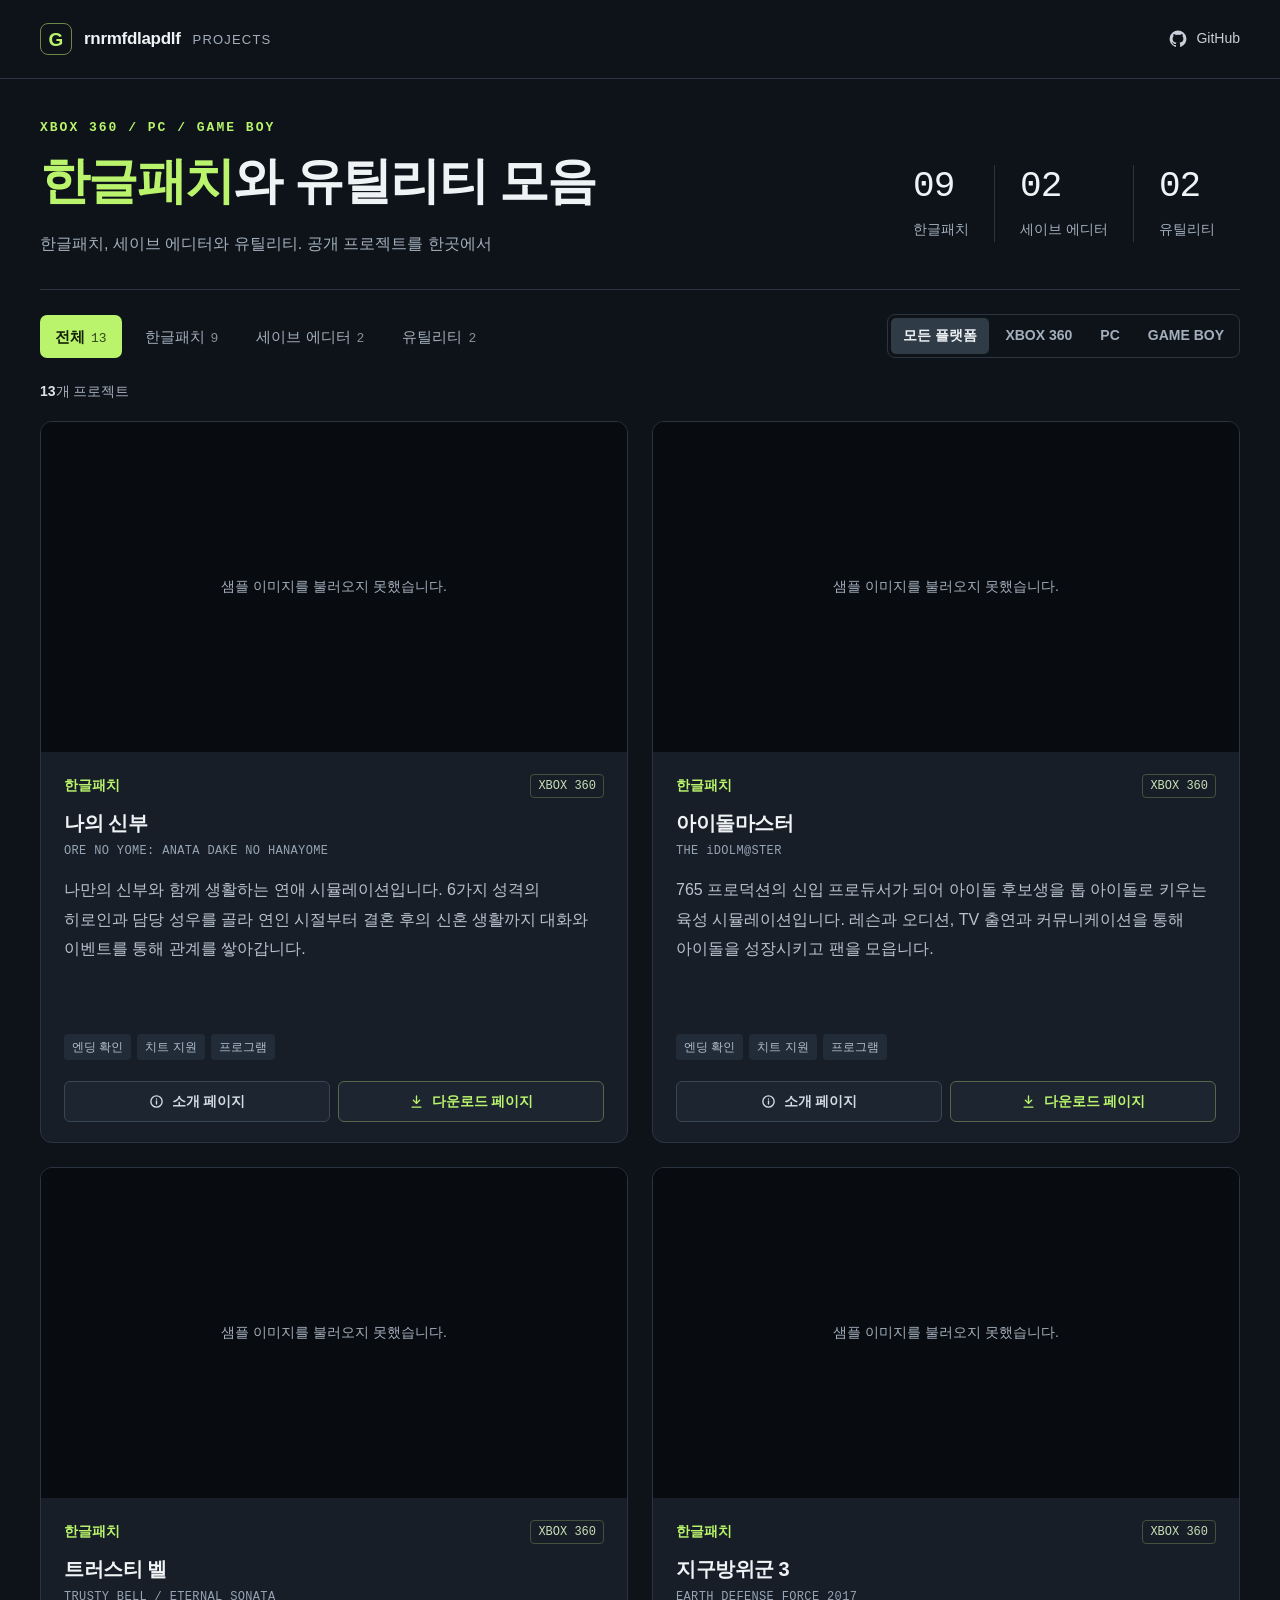
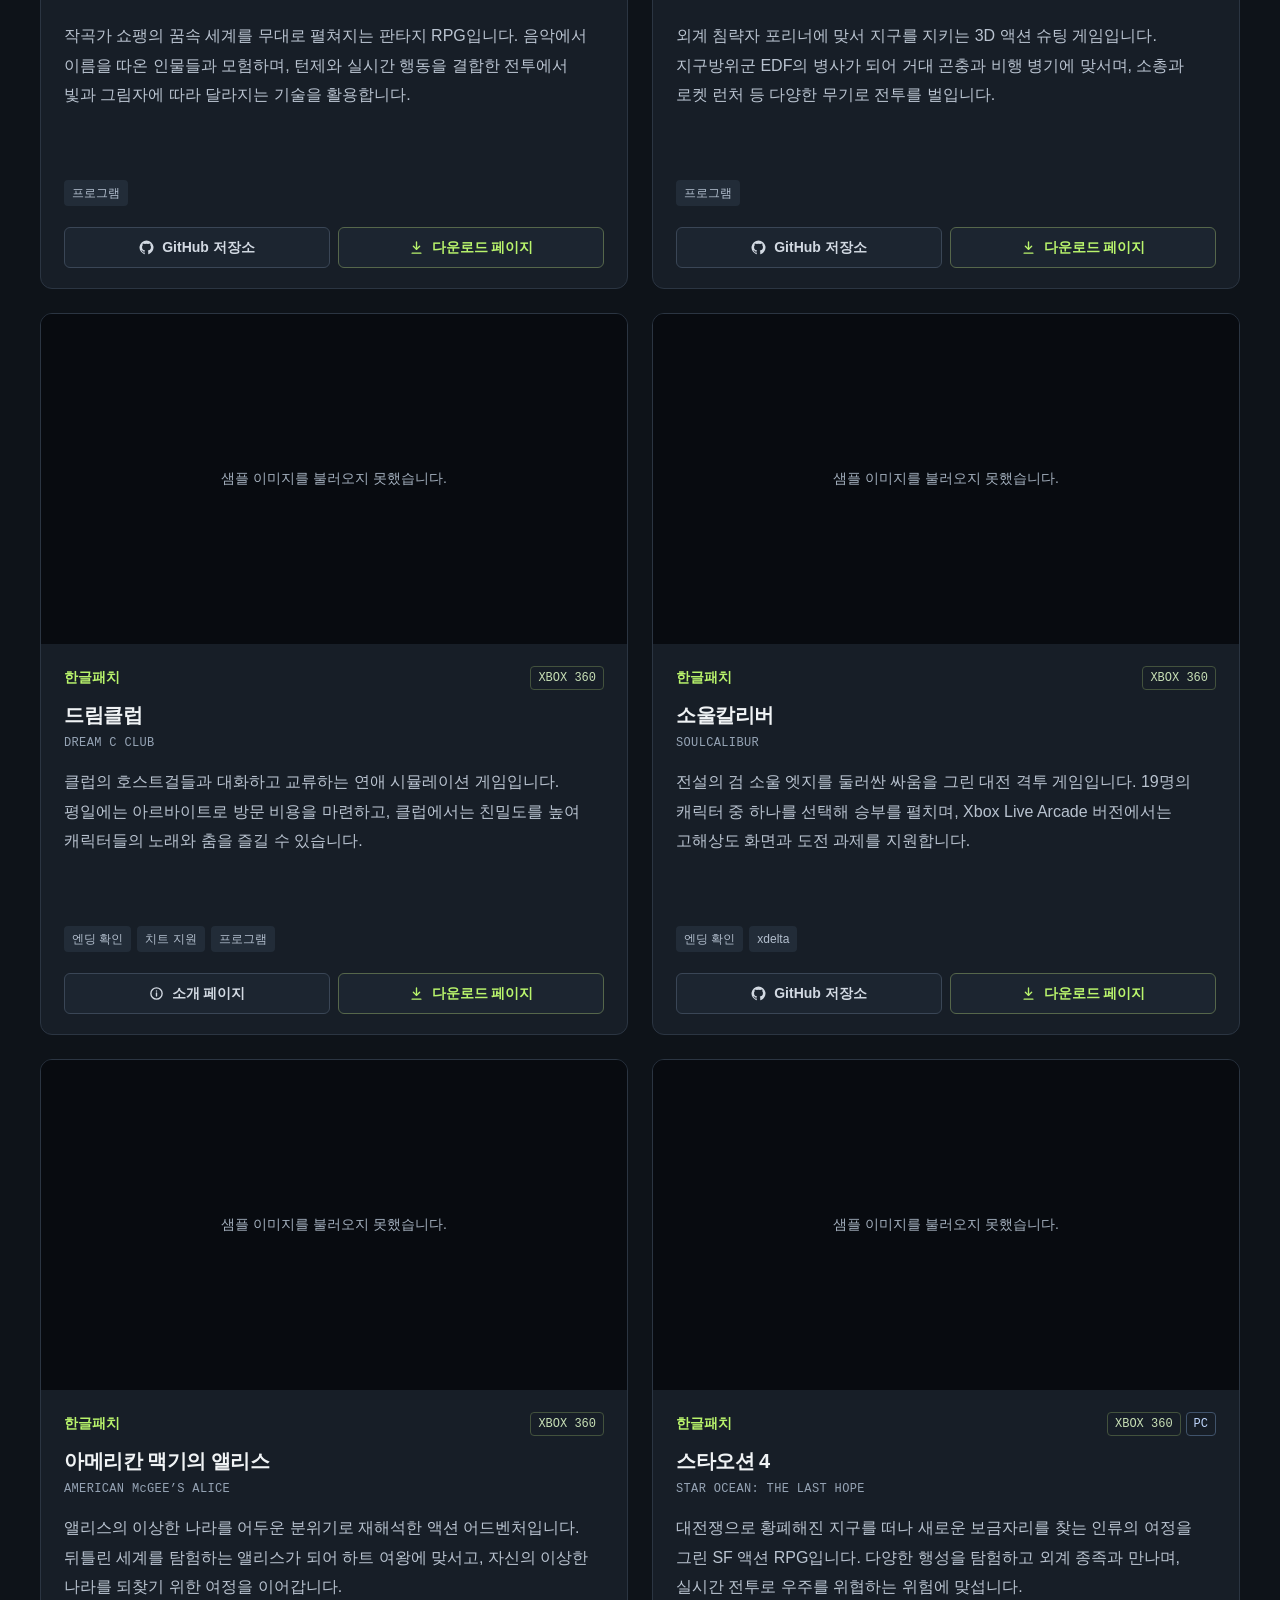
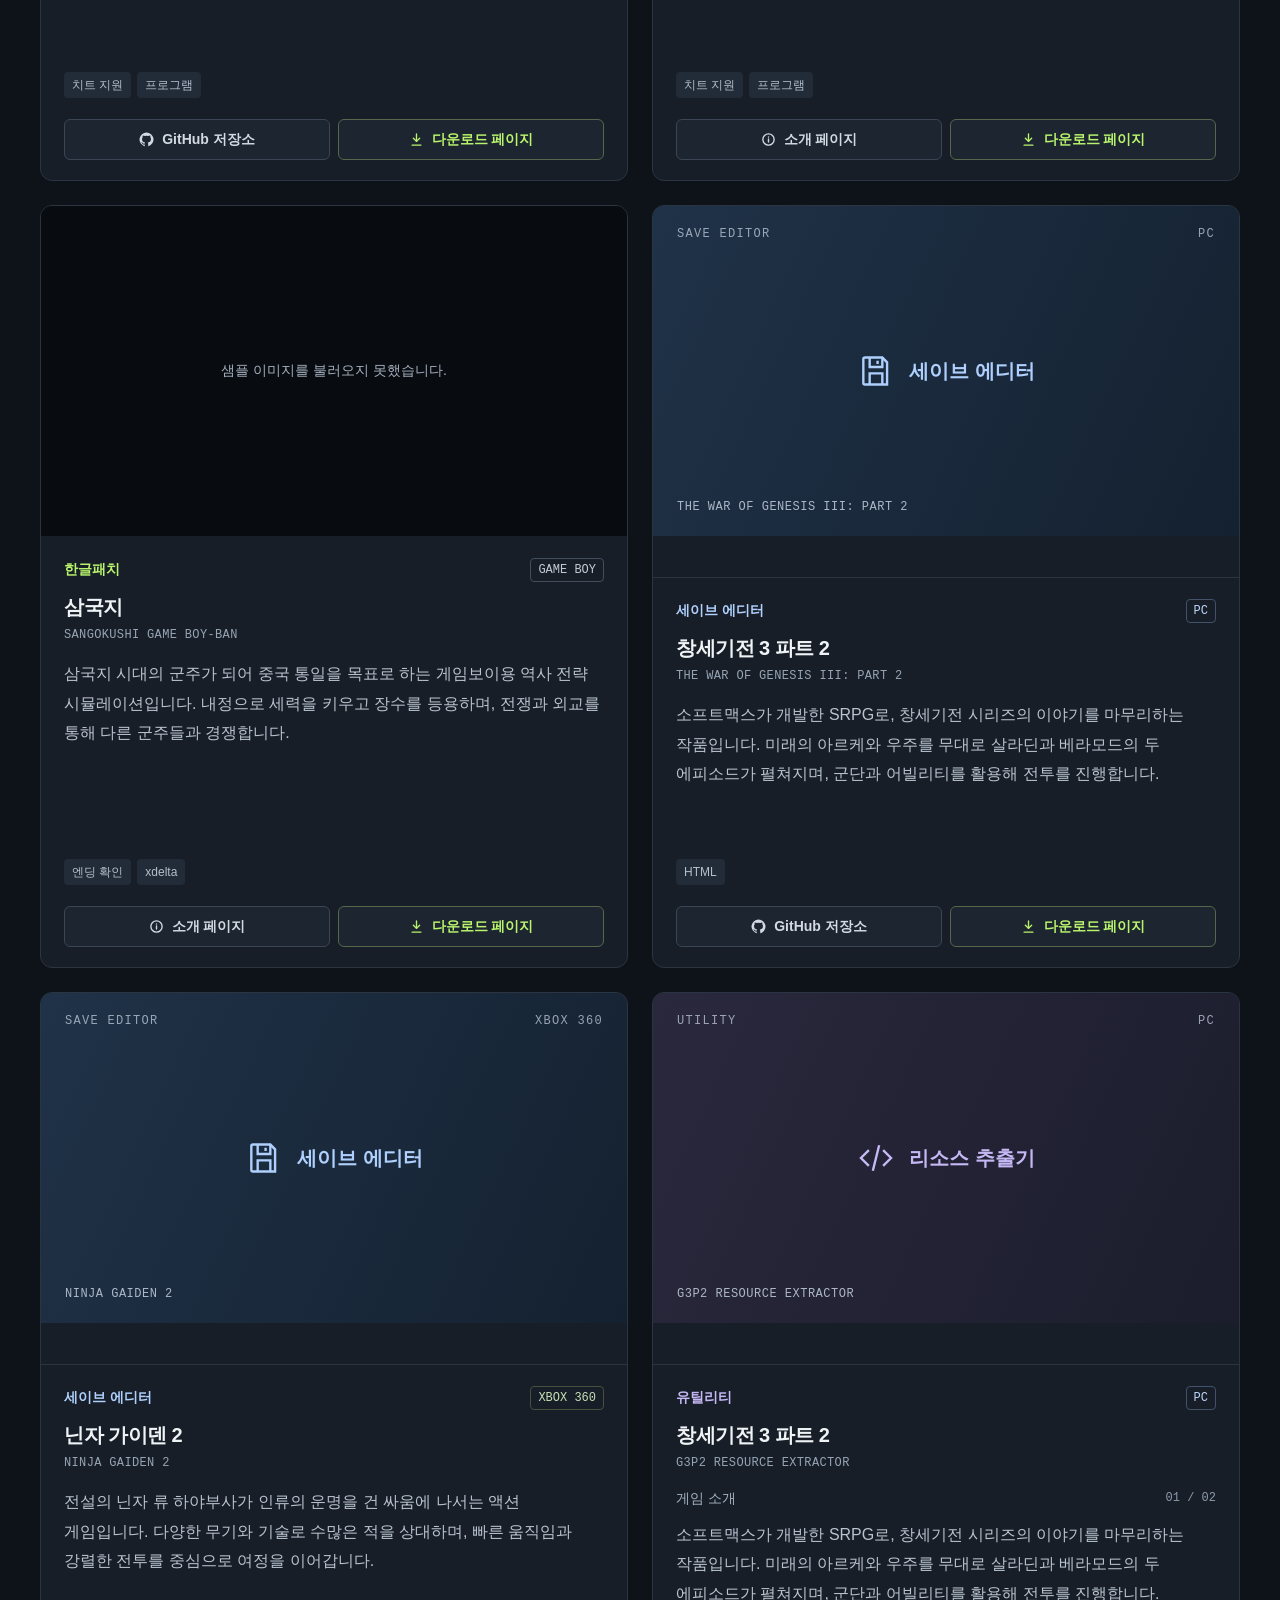
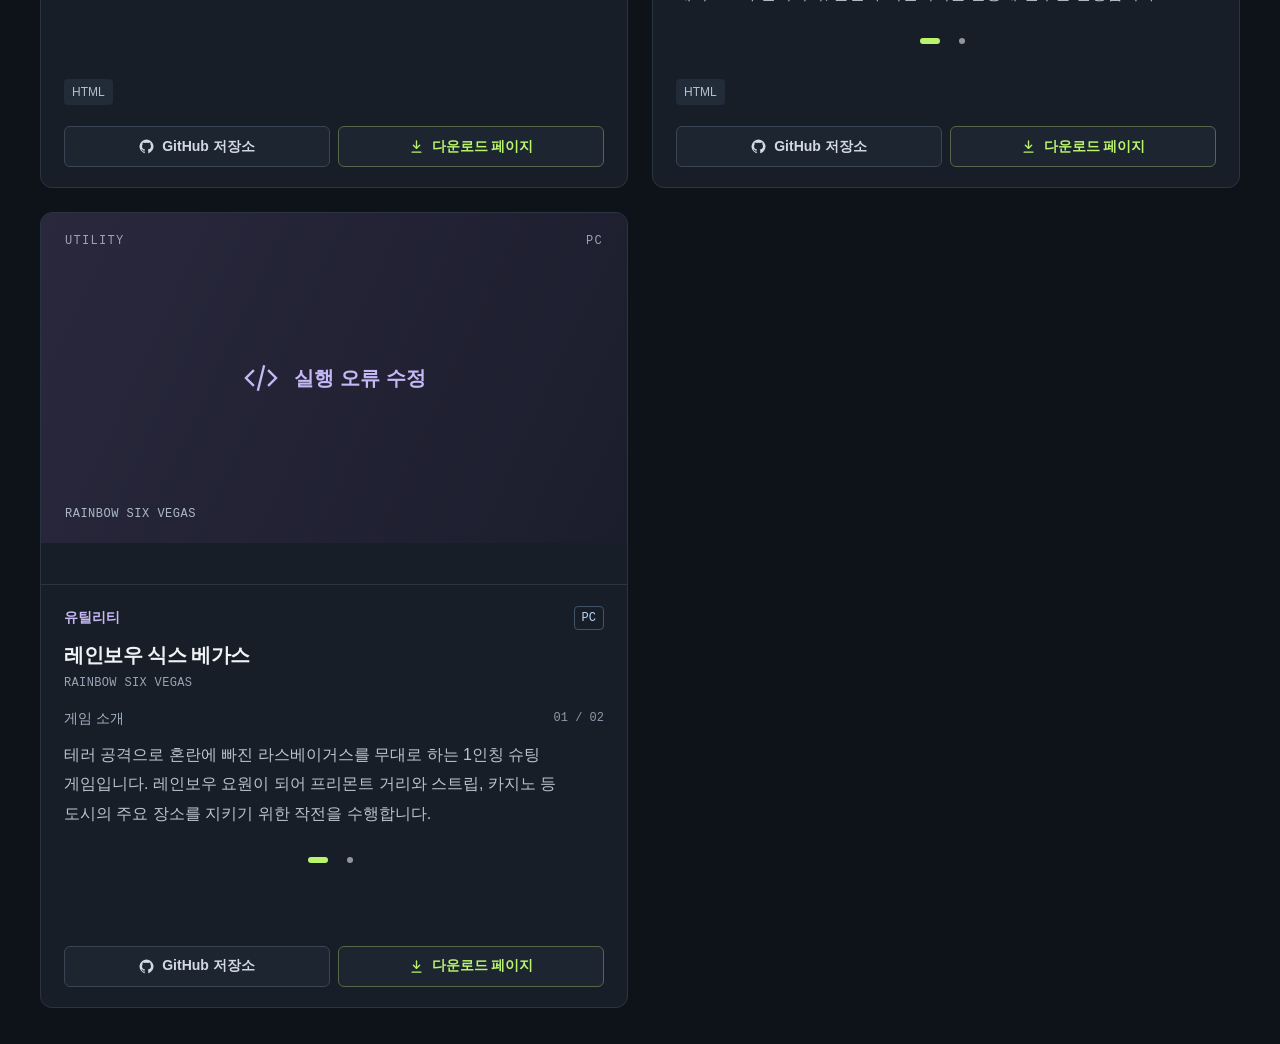
==== commit 1fcc874d: "Add Sangokushi intro page and shared Galmuri font Add the GAME BOY Sangokushi Korean patch intro pag" ====
--- a/index.html
+++ b/index.html
@@ -388,7 +388,7 @@
           <p class="card-description">삼국지 시대의 군주가 되어 중국 통일을 목표로 하는 게임보이용 역사 전략 시뮬레이션입니다. 내정으로 세력을 키우고 장수를 등용하며, 전쟁과 외교를 통해 다른 군주들과 경쟁합니다.</p>
           <div class="description-controls description-controls-placeholder" aria-hidden="true"></div>
           <ul class="feature-tags" aria-label="프로젝트 태그"><li>엔딩 확인</li><li>xdelta</li></ul>
-          <div class="card-links"><a class="repo-link" href="https://github.com/rnrmfdlapdlf/gb-sangokushi-kr" target="_blank" rel="noopener noreferrer" aria-label="삼국지 한글패치 GitHub 저장소 보기 (새 탭)"><svg viewBox="0 0 24 24" fill="currentColor" aria-hidden="true"><path d="M12 .8a11.2 11.2 0 0 0-3.54 21.82c.56.1.77-.24.77-.54v-2.08c-3.13.68-3.79-1.33-3.79-1.33-.51-1.3-1.25-1.65-1.25-1.65-1.02-.7.08-.68.08-.68 1.13.08 1.73 1.16 1.73 1.16 1 1.72 2.63 1.22 3.27.94.1-.73.39-1.23.71-1.51-2.5-.29-5.13-1.25-5.13-5.54 0-1.22.43-2.22 1.16-3-.12-.28-.5-1.42.11-2.96 0 0 .95-.3 3.08 1.15a10.7 10.7 0 0 1 5.61 0c2.14-1.45 3.08-1.15 3.08-1.15.62 1.54.23 2.68.12 2.96.72.78 1.15 1.78 1.15 3 0 4.3-2.64 5.25-5.15 5.53.4.35.77 1.03.77 2.08v3.08c0 .3.2.65.78.54A11.2 11.2 0 0 0 12 .8Z"/></svg><span>GitHub 저장소</span></a><a class="repo-link download-link" href="https://github.com/rnrmfdlapdlf/gb-sangokushi-kr/releases" target="_blank" rel="noopener noreferrer" aria-label="삼국지 한글패치 다운로드 페이지 보기 (새 탭)"><svg viewBox="0 0 24 24" fill="none" stroke="currentColor" stroke-width="2.2" stroke-linecap="round" stroke-linejoin="round" aria-hidden="true"><path d="M12 3v12"/><path d="m7 10 5 5 5-5"/><path d="M5 21h14"/></svg><span>다운로드 페이지</span></a></div>
+          <div class="card-links"><a class="repo-link intro-link" href="/gb-sangokushi-kr/" aria-label="삼국지 한글패치 소개 페이지 보기"><svg viewBox="0 0 24 24" fill="none" stroke="currentColor" stroke-width="2.2" stroke-linecap="round" stroke-linejoin="round" aria-hidden="true"><circle cx="12" cy="12" r="9"/><path d="M12 11v5"/><path d="M12 8h.01"/></svg><span>소개 페이지</span></a><a class="repo-link download-link" href="https://github.com/rnrmfdlapdlf/gb-sangokushi-kr/releases" target="_blank" rel="noopener noreferrer" aria-label="삼국지 한글패치 다운로드 페이지 보기 (새 탭)"><svg viewBox="0 0 24 24" fill="none" stroke="currentColor" stroke-width="2.2" stroke-linecap="round" stroke-linejoin="round" aria-hidden="true"><path d="M12 3v12"/><path d="m7 10 5 5 5-5"/><path d="M5 21h14"/></svg><span>다운로드 페이지</span></a></div>
         </div>
       </article>
 
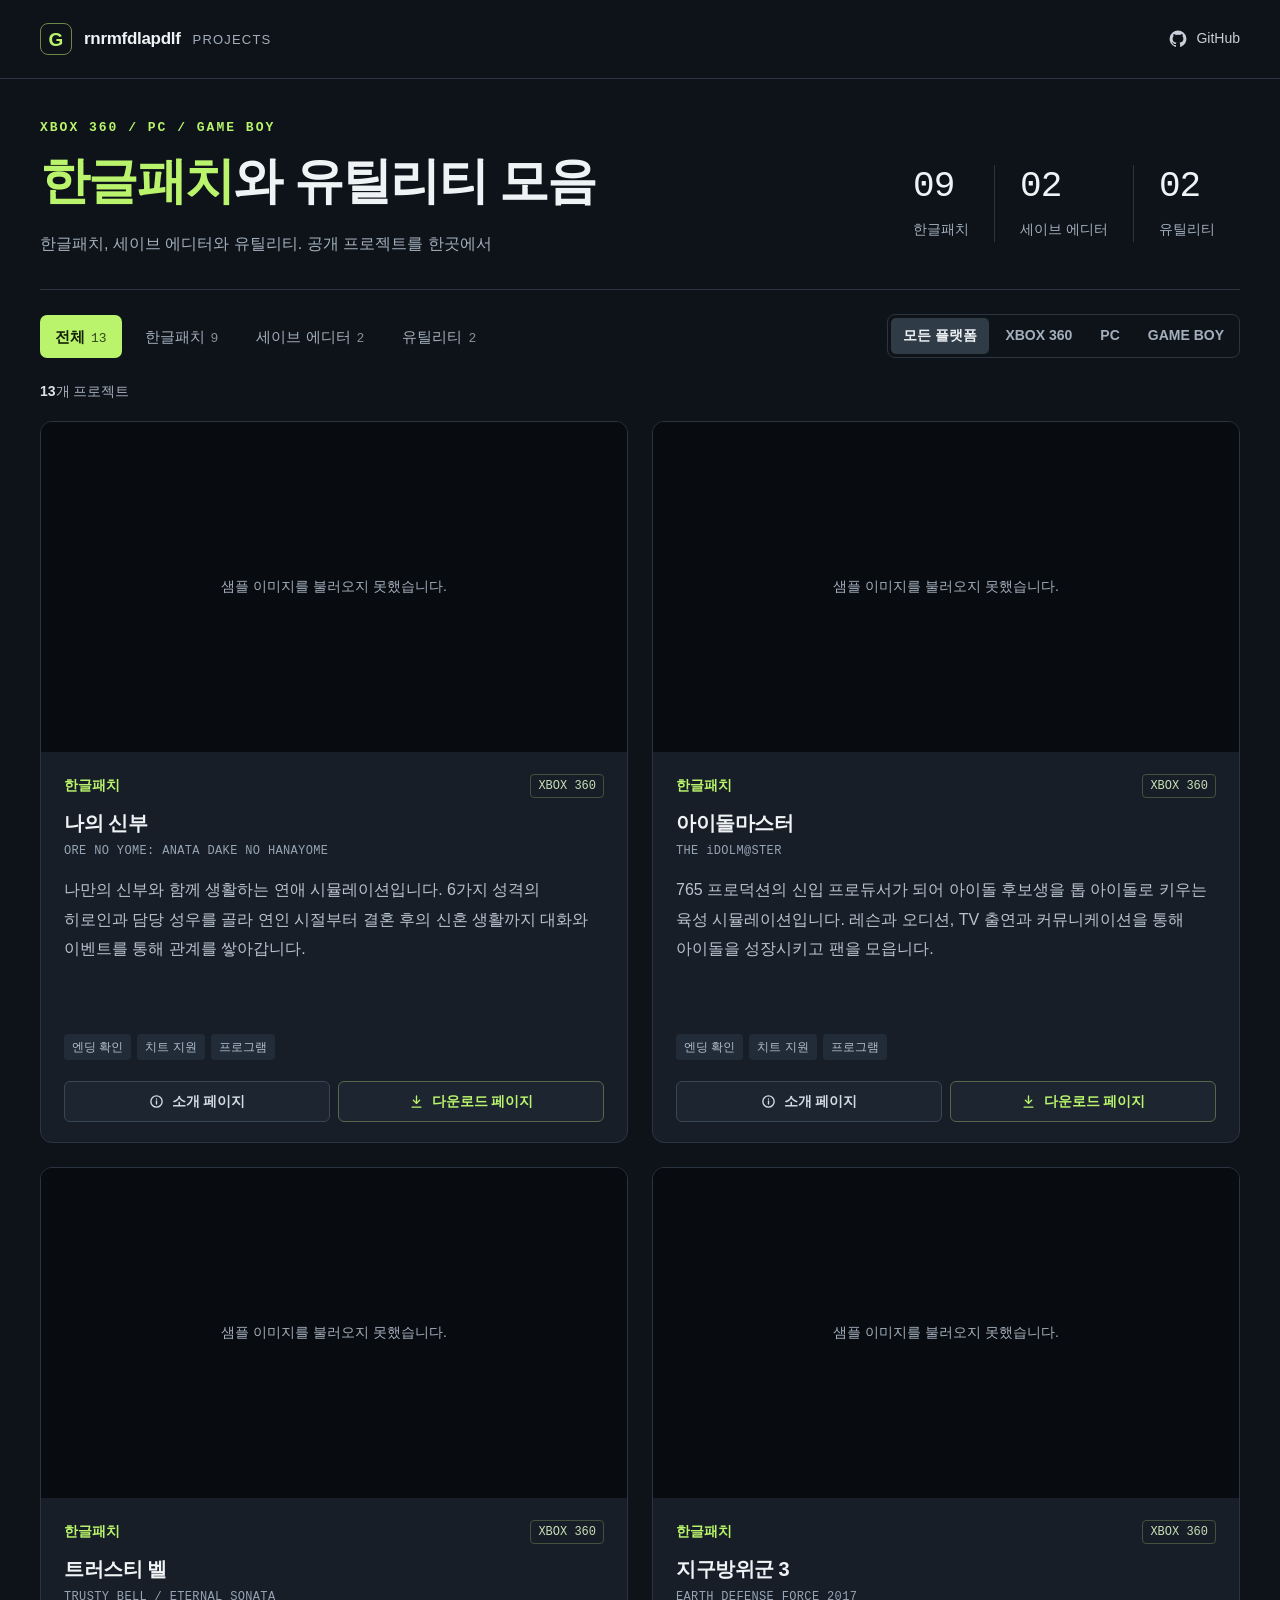
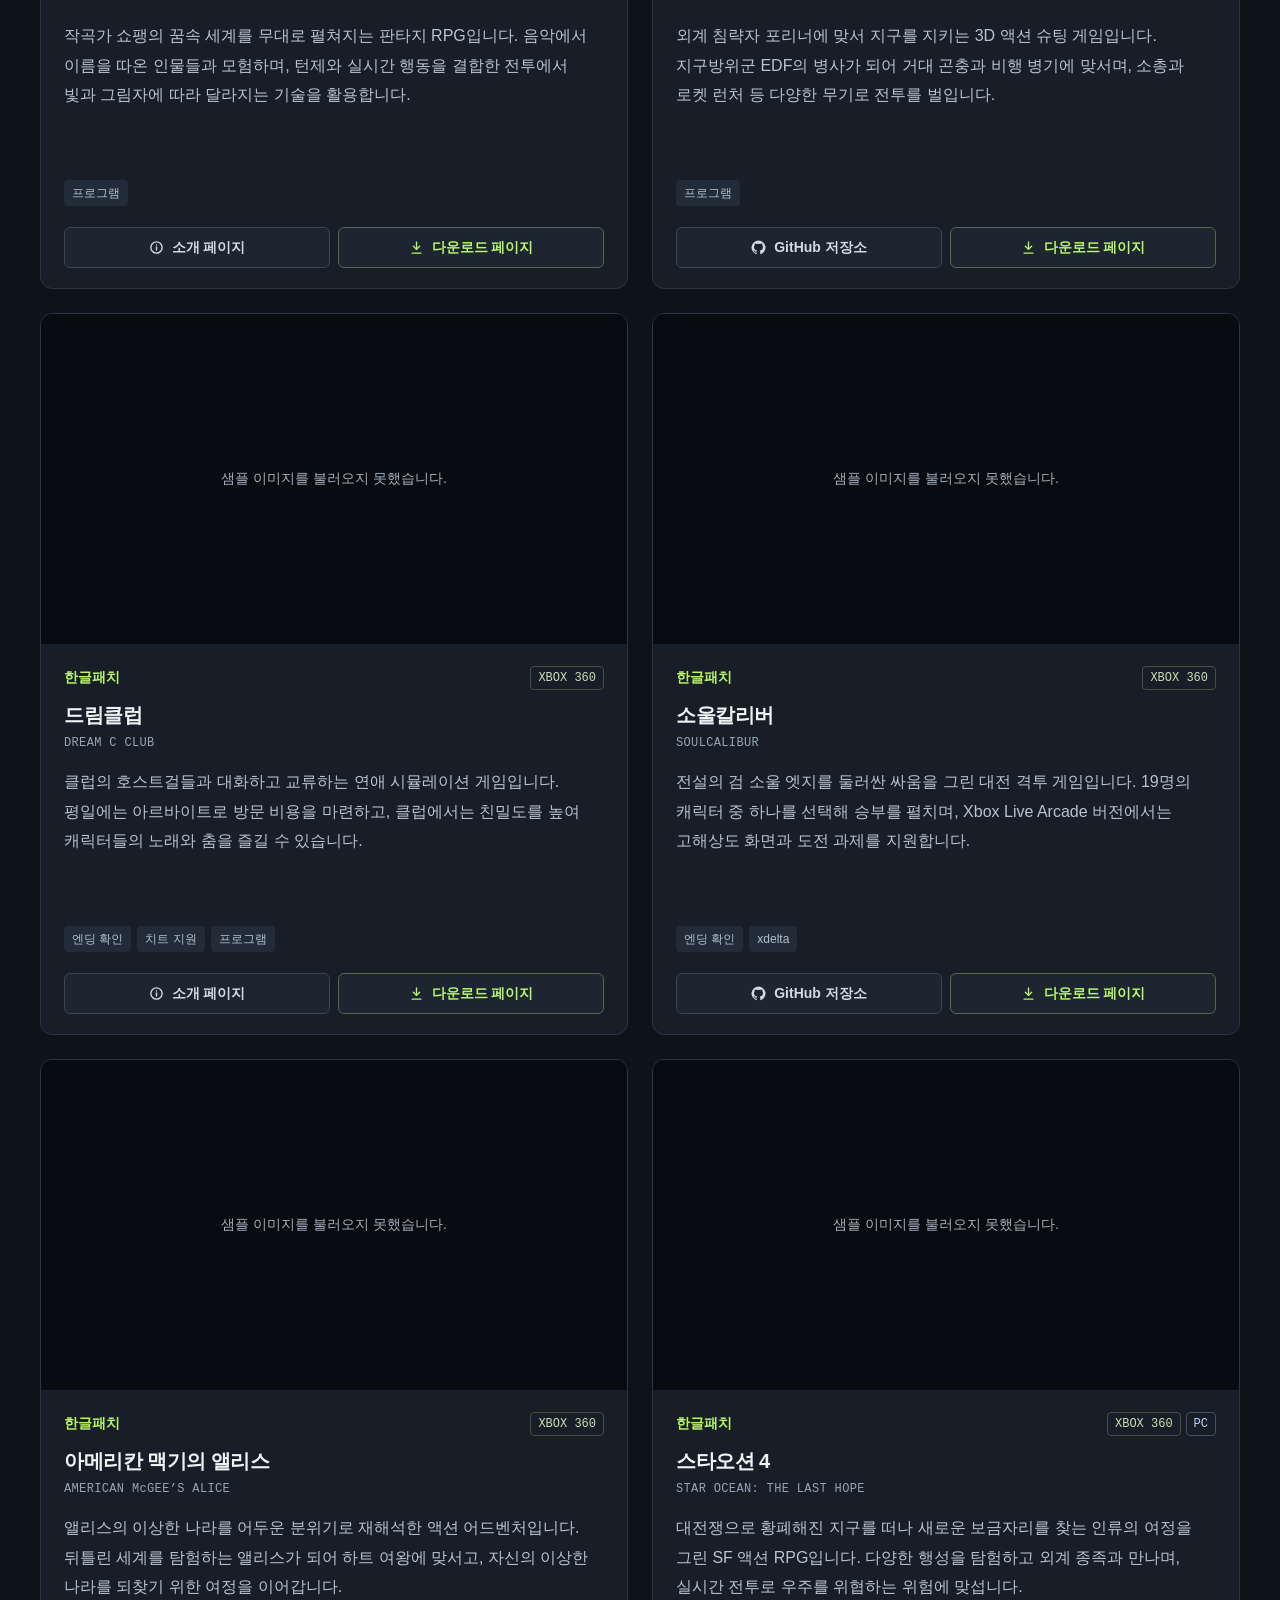
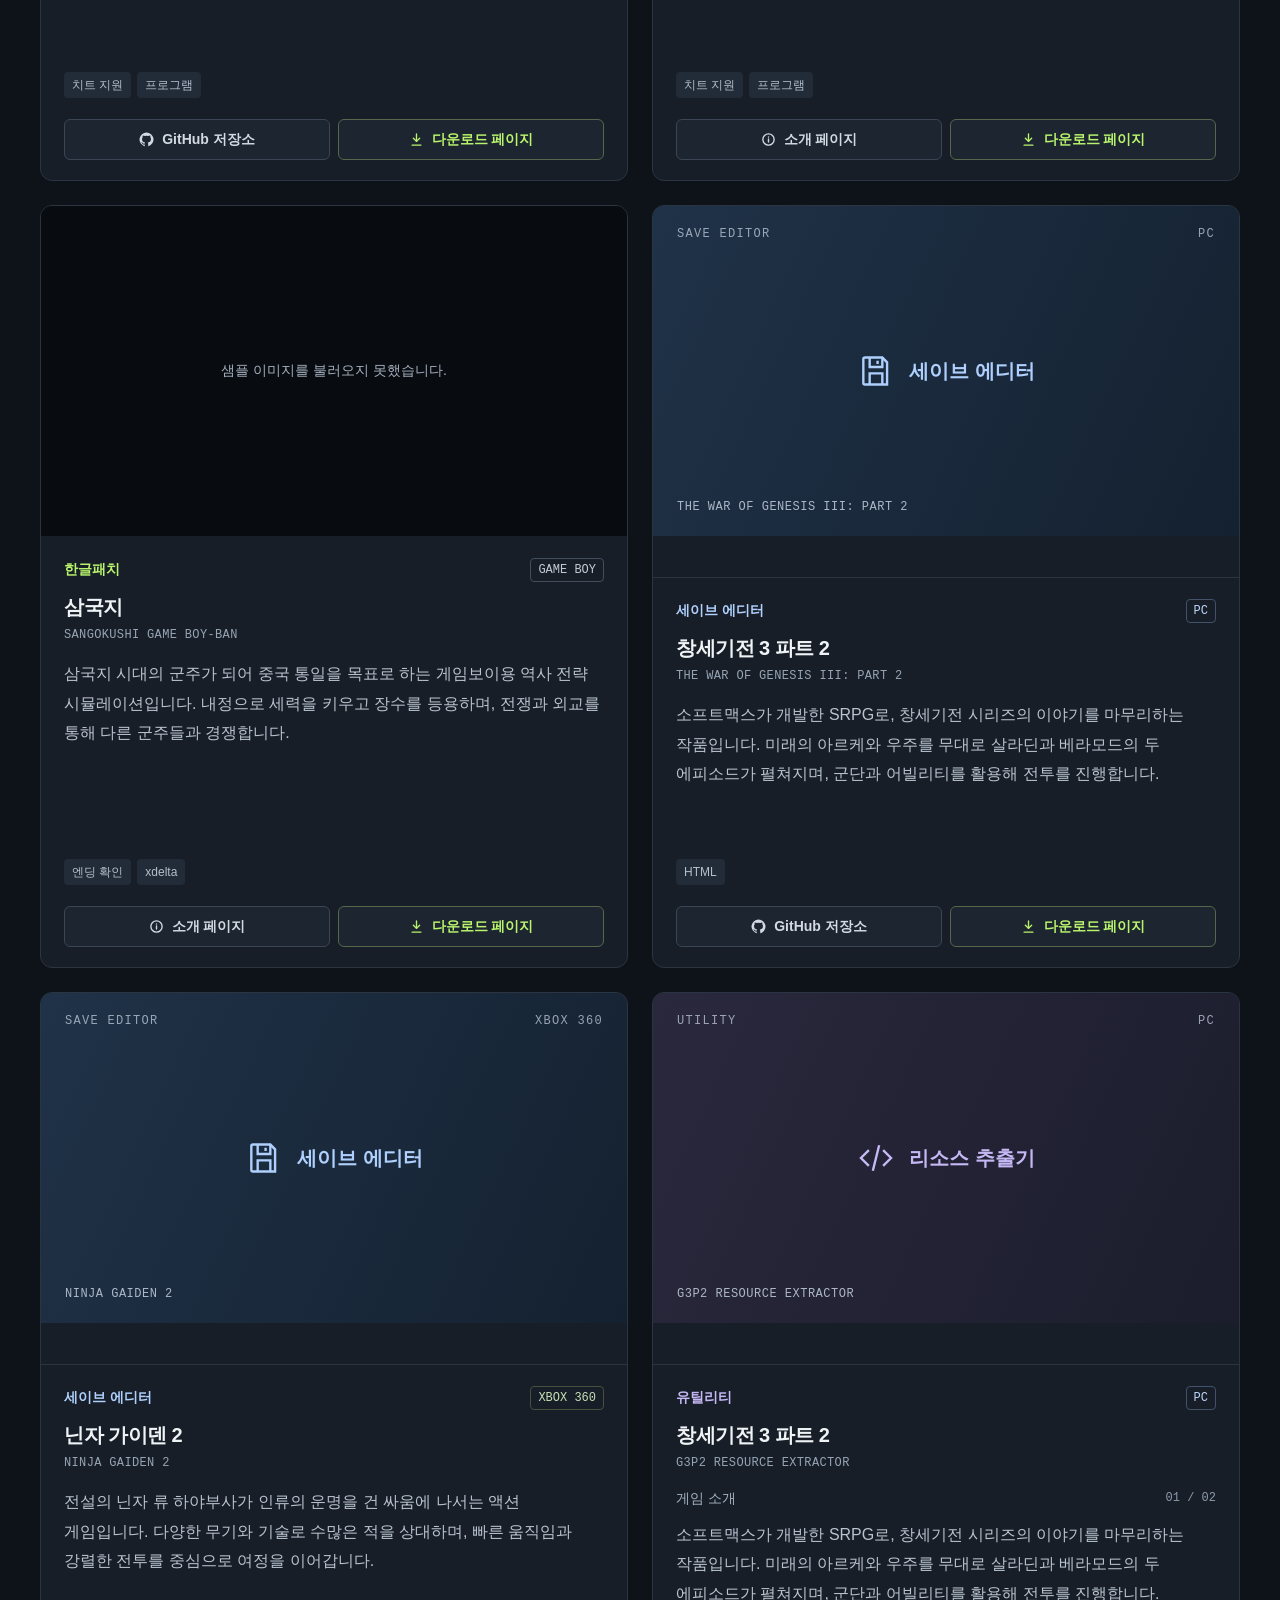
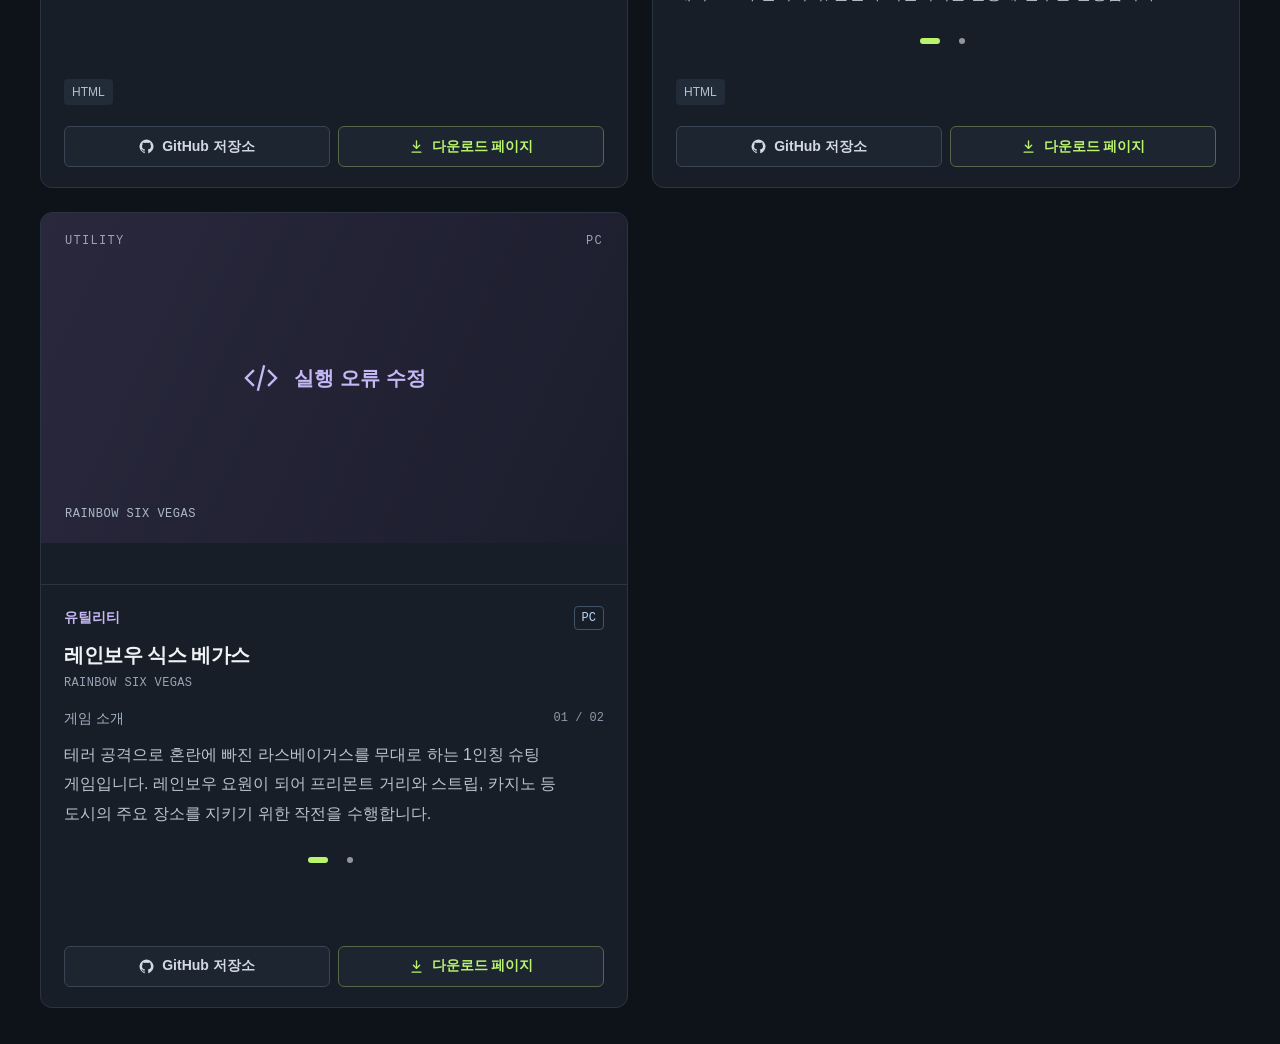
==== commit fb3b0347: "Add Trusty Bell intro page Co-Authored-By: Claude Opus 5.5 <noreply@anthropic.com>" ====
--- a/index.html
+++ b/index.html
@@ -229,7 +229,7 @@
           <p class="card-description">작곡가 쇼팽의 꿈속 세계를 무대로 펼쳐지는 판타지 RPG입니다. 음악에서 이름을 따온 인물들과 모험하며, 턴제와 실시간 행동을 결합한 전투에서 빛과 그림자에 따라 달라지는 기술을 활용합니다.</p>
           <div class="description-controls description-controls-placeholder" aria-hidden="true"></div>
           <ul class="feature-tags" aria-label="프로젝트 태그"><li>프로그램</li></ul>
-          <div class="card-links"><a class="repo-link" href="https://github.com/rnrmfdlapdlf/xbox360-trusty-bell-korean-patcher" target="_blank" rel="noopener noreferrer" aria-label="트러스티 벨 한글패치 GitHub 저장소 보기 (새 탭)"><svg viewBox="0 0 24 24" fill="currentColor" aria-hidden="true"><path d="M12 .8a11.2 11.2 0 0 0-3.54 21.82c.56.1.77-.24.77-.54v-2.08c-3.13.68-3.79-1.33-3.79-1.33-.51-1.3-1.25-1.65-1.25-1.65-1.02-.7.08-.68.08-.68 1.13.08 1.73 1.16 1.73 1.16 1 1.72 2.63 1.22 3.27.94.1-.73.39-1.23.71-1.51-2.5-.29-5.13-1.25-5.13-5.54 0-1.22.43-2.22 1.16-3-.12-.28-.5-1.42.11-2.96 0 0 .95-.3 3.08 1.15a10.7 10.7 0 0 1 5.61 0c2.14-1.45 3.08-1.15 3.08-1.15.62 1.54.23 2.68.12 2.96.72.78 1.15 1.78 1.15 3 0 4.3-2.64 5.25-5.15 5.53.4.35.77 1.03.77 2.08v3.08c0 .3.2.65.78.54A11.2 11.2 0 0 0 12 .8Z"/></svg><span>GitHub 저장소</span></a><a class="repo-link download-link" href="https://github.com/rnrmfdlapdlf/xbox360-trusty-bell-korean-patcher/releases" target="_blank" rel="noopener noreferrer" aria-label="트러스티 벨 한글패치 다운로드 페이지 보기 (새 탭)"><svg viewBox="0 0 24 24" fill="none" stroke="currentColor" stroke-width="2.2" stroke-linecap="round" stroke-linejoin="round" aria-hidden="true"><path d="M12 3v12"/><path d="m7 10 5 5 5-5"/><path d="M5 21h14"/></svg><span>다운로드 페이지</span></a></div>
+          <div class="card-links"><a class="repo-link intro-link" href="/xbox360-trusty-bell-korean-patcher/" aria-label="트러스티 벨 한글패치 소개 페이지 보기"><svg viewBox="0 0 24 24" fill="none" stroke="currentColor" stroke-width="2.2" stroke-linecap="round" stroke-linejoin="round" aria-hidden="true"><circle cx="12" cy="12" r="9"/><path d="M12 11v5"/><path d="M12 8h.01"/></svg><span>소개 페이지</span></a><a class="repo-link download-link" href="https://github.com/rnrmfdlapdlf/xbox360-trusty-bell-korean-patcher/releases" target="_blank" rel="noopener noreferrer" aria-label="트러스티 벨 한글패치 다운로드 페이지 보기 (새 탭)"><svg viewBox="0 0 24 24" fill="none" stroke="currentColor" stroke-width="2.2" stroke-linecap="round" stroke-linejoin="round" aria-hidden="true"><path d="M12 3v12"/><path d="m7 10 5 5 5-5"/><path d="M5 21h14"/></svg><span>다운로드 페이지</span></a></div>
         </div>
       </article>
 
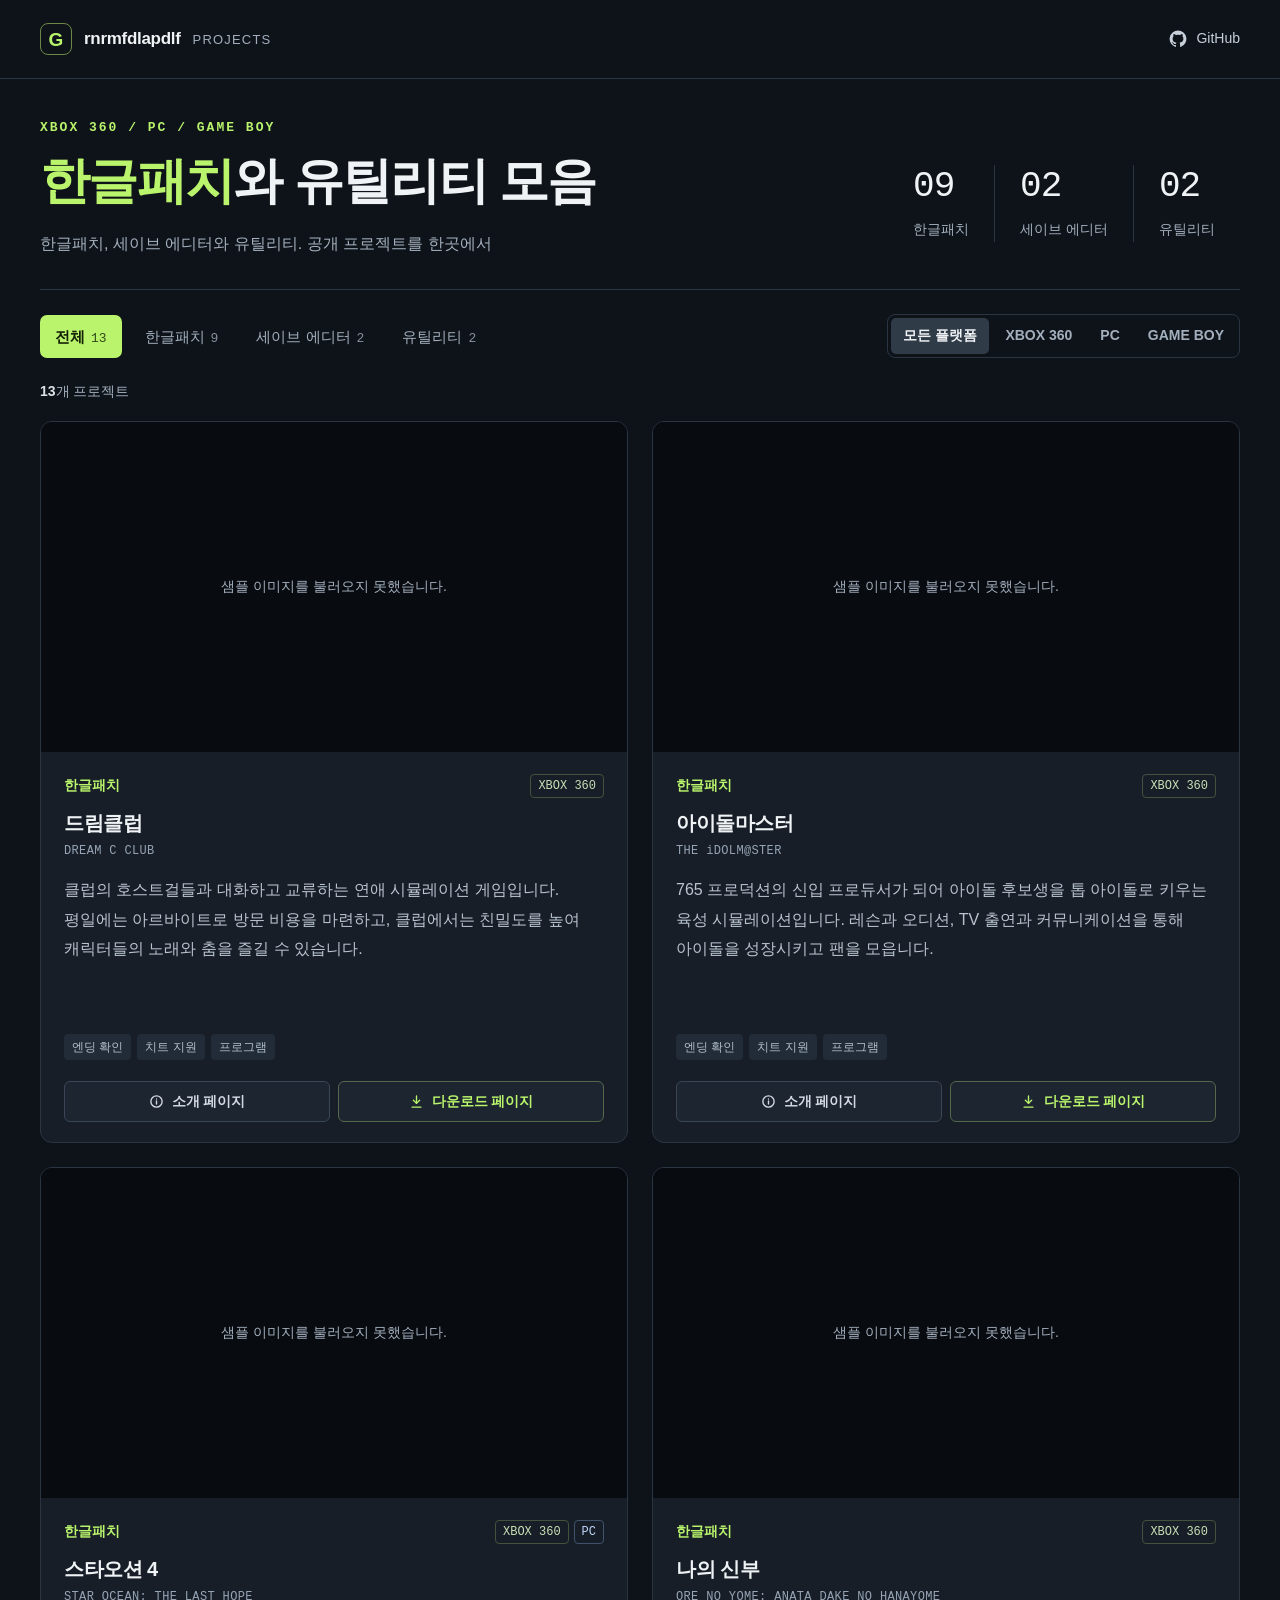
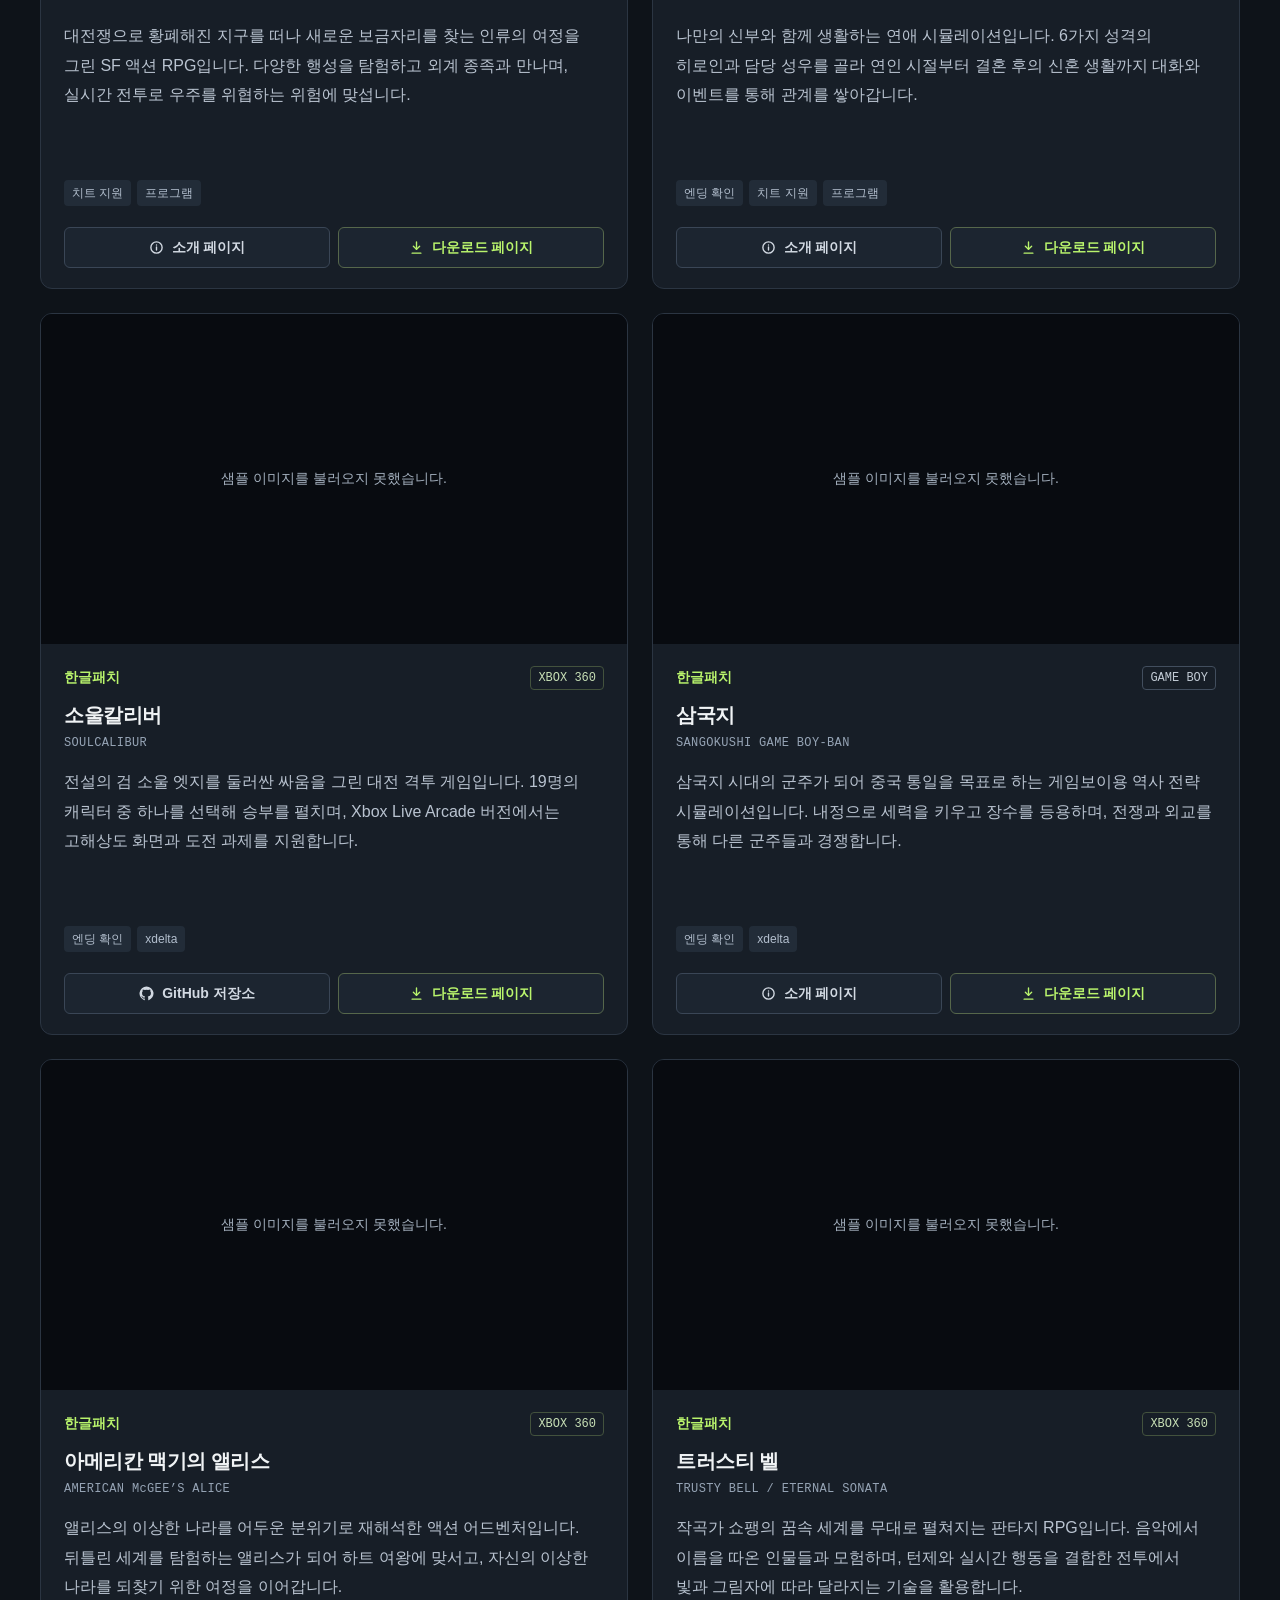
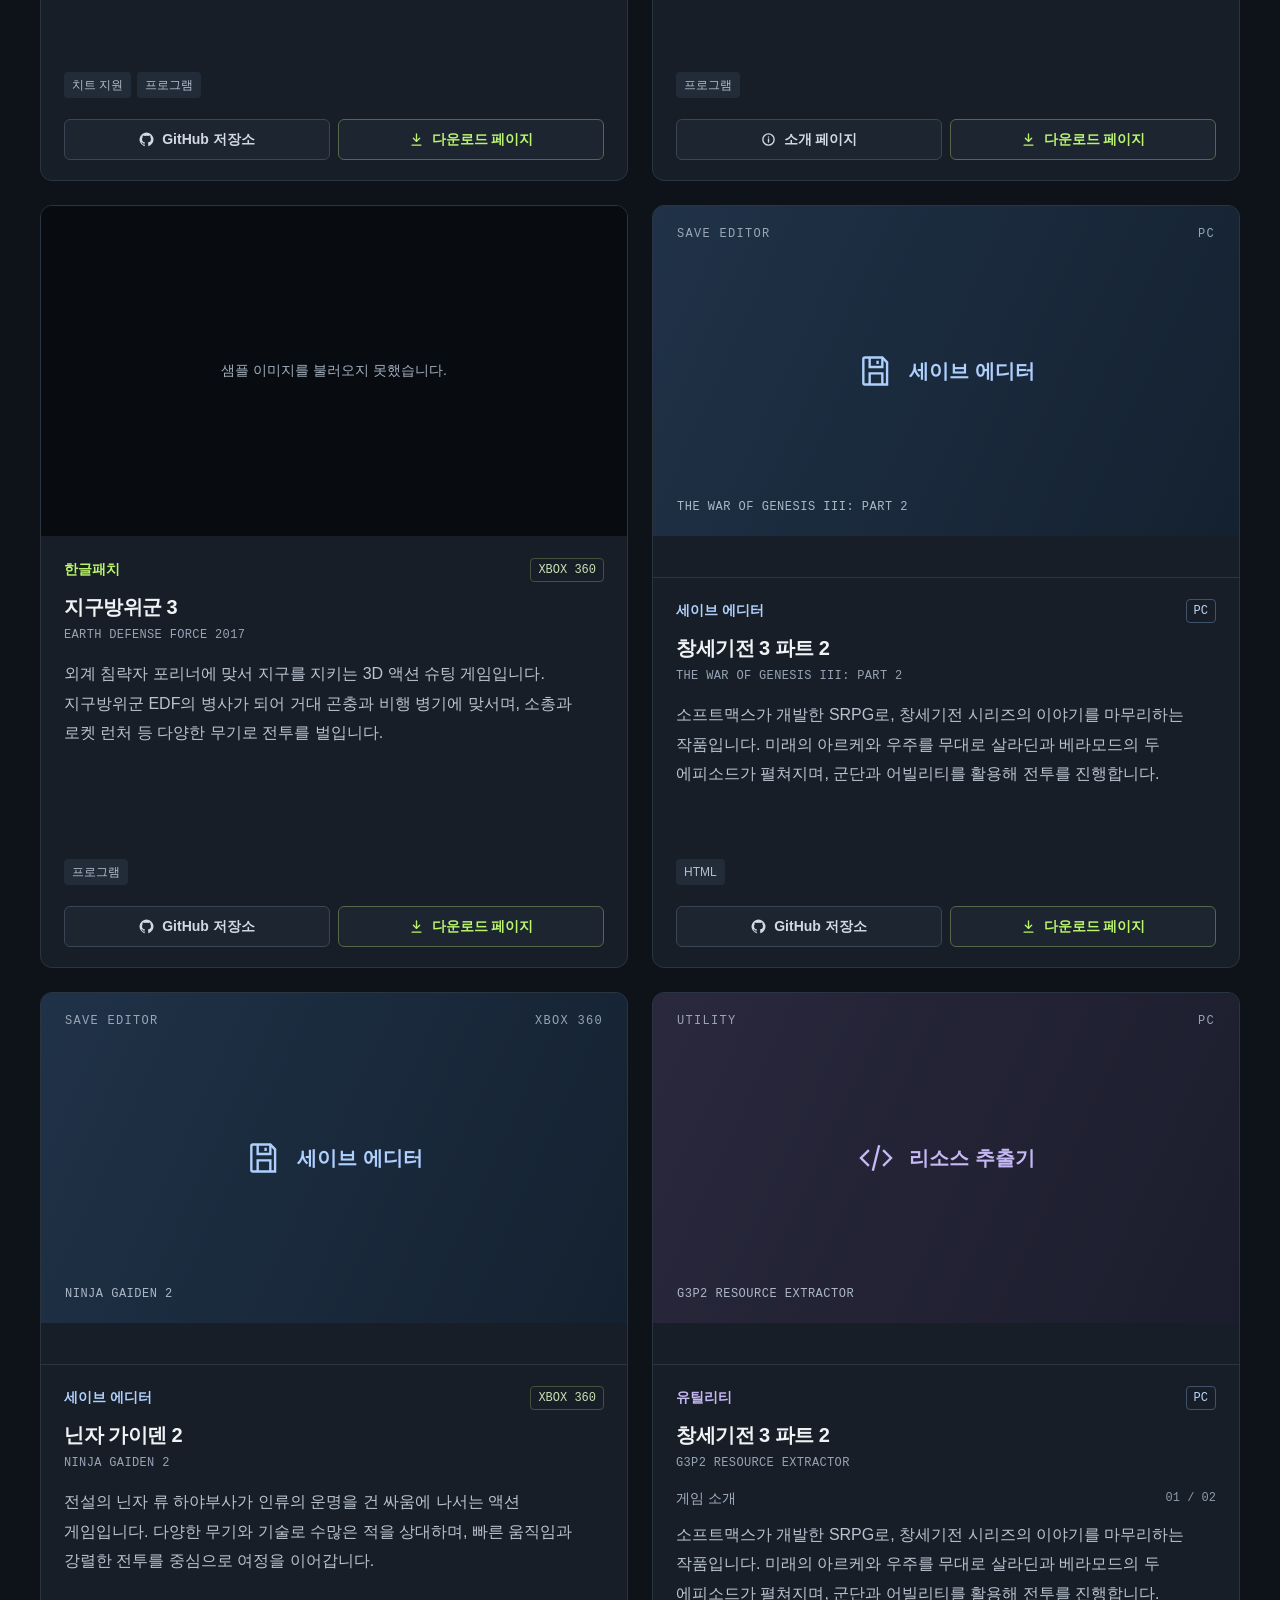
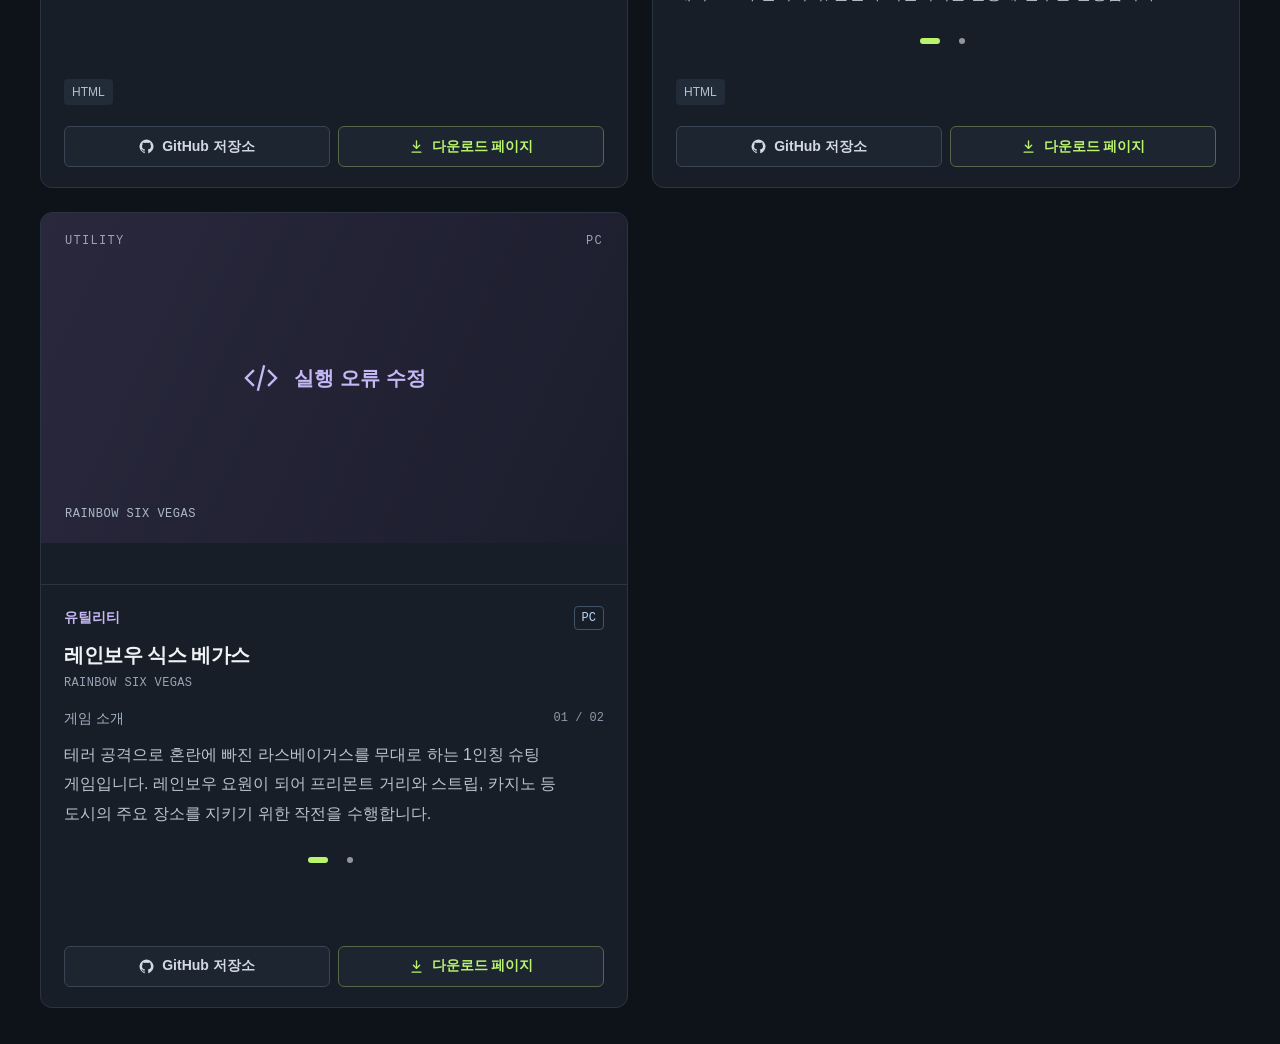
==== commit 1e9793bc: "Sort patch cards by latest release" ====
--- a/index.html
+++ b/index.html
@@ -152,6 +152,87 @@
       <div class="results-toolbar"><p id="results-count" role="status" aria-live="polite" aria-atomic="true"><strong>13</strong>개 프로젝트</p></div>
       <noscript><p class="no-script">JavaScript를 켜시면 플랫폼·종류별 분류와 샘플 이미지·유틸리티 설명 자동 전환을 이용하실 수 있습니다.</p></noscript>
       <div class="project-grid" id="project-grid">
+      <!-- xbox360-dreamclub-korean-patcher -->
+      <article class="project-card" id="xbox360-dreamclub-korean-patcher" data-category="patch" data-platforms="XBOX360">
+        
+        <div class="gallery" role="group" aria-roledescription="슬라이드쇼" aria-label="드림클럽 한글패치 샘플" tabindex="0">
+          <div class="gallery-images">
+          <div class="gallery-fallback" hidden>샘플 이미지를 불러오지 못했습니다.</div>
+          <img class="slide is-active" src="https://raw.githubusercontent.com/rnrmfdlapdlf/xbox360-dreamclub-korean-patcher/main/samples/sample1.jpg" alt="드림클럽 한글패치 샘플 1" width="1280" height="720" loading="lazy" decoding="async">
+          <img class="slide" src="https://raw.githubusercontent.com/rnrmfdlapdlf/xbox360-dreamclub-korean-patcher/main/samples/sample2.jpg" alt="드림클럽 한글패치 샘플 2" width="1280" height="720" loading="lazy" decoding="async" aria-hidden="true">
+          <img class="slide" src="https://raw.githubusercontent.com/rnrmfdlapdlf/xbox360-dreamclub-korean-patcher/main/samples/sample3.jpg" alt="드림클럽 한글패치 샘플 3" width="1280" height="720" loading="lazy" decoding="async" aria-hidden="true">
+          <img class="slide" src="https://raw.githubusercontent.com/rnrmfdlapdlf/xbox360-dreamclub-korean-patcher/main/samples/sample4.jpg" alt="드림클럽 한글패치 샘플 4" width="1280" height="720" loading="lazy" decoding="async" aria-hidden="true">
+          </div>
+          <div class="slide-dots" aria-label="샘플 선택">
+            <button class="slide-dot is-active" type="button" aria-label="드림클럽 샘플 1 보기" aria-pressed="true" data-slide="0"><span></span></button><button class="slide-dot" type="button" aria-label="드림클럽 샘플 2 보기" aria-pressed="false" data-slide="1"><span></span></button><button class="slide-dot" type="button" aria-label="드림클럽 샘플 3 보기" aria-pressed="false" data-slide="2"><span></span></button><button class="slide-dot" type="button" aria-label="드림클럽 샘플 4 보기" aria-pressed="false" data-slide="3"><span></span></button>
+          </div>
+        </div>
+        <div class="card-body">
+          <div class="card-meta"><span class="category-label patch">한글패치</span><div class="platform-badges"><span class="platform-badge xbox">XBOX 360</span></div></div>
+          <h2>드림클럽</h2>
+          <p class="english-title">DREAM C CLUB</p>
+          
+          <p class="card-description">클럽의 호스트걸들과 대화하고 교류하는 연애 시뮬레이션 게임입니다. 평일에는 아르바이트로 방문 비용을 마련하고, 클럽에서는 친밀도를 높여 캐릭터들의 노래와 춤을 즐길 수 있습니다.</p>
+          <div class="description-controls description-controls-placeholder" aria-hidden="true"></div>
+          <ul class="feature-tags" aria-label="프로젝트 태그"><li>엔딩 확인</li><li>치트 지원</li><li>프로그램</li></ul>
+          <div class="card-links"><a class="repo-link intro-link" href="/xbox360-dreamclub-korean-patcher/" aria-label="드림클럽 한글패치 소개 페이지 보기"><svg viewBox="0 0 24 24" fill="none" stroke="currentColor" stroke-width="2.2" stroke-linecap="round" stroke-linejoin="round" aria-hidden="true"><circle cx="12" cy="12" r="9"/><path d="M12 11v5"/><path d="M12 8h.01"/></svg><span>소개 페이지</span></a><a class="repo-link download-link" href="https://github.com/rnrmfdlapdlf/xbox360-dreamclub-korean-patcher/releases" target="_blank" rel="noopener noreferrer" aria-label="드림클럽 한글패치 다운로드 페이지 보기 (새 탭)"><svg viewBox="0 0 24 24" fill="none" stroke="currentColor" stroke-width="2.2" stroke-linecap="round" stroke-linejoin="round" aria-hidden="true"><path d="M12 3v12"/><path d="m7 10 5 5 5-5"/><path d="M5 21h14"/></svg><span>다운로드 페이지</span></a></div>
+        </div>
+      </article>
+
+      <!-- xbox360-idolmaster-korean-patcher -->
+      <article class="project-card" id="xbox360-idolmaster-korean-patcher" data-category="patch" data-platforms="XBOX360">
+        
+        <div class="gallery" role="group" aria-roledescription="슬라이드쇼" aria-label="아이돌마스터 한글패치 샘플" tabindex="0">
+          <div class="gallery-images">
+          <div class="gallery-fallback" hidden>샘플 이미지를 불러오지 못했습니다.</div>
+          <img class="slide is-active" src="https://raw.githubusercontent.com/rnrmfdlapdlf/xbox360-idolmaster-korean-patcher/main/samples/sample1.jpg" alt="아이돌마스터 한글패치 샘플 1" width="1280" height="720" loading="lazy" decoding="async">
+          <img class="slide" src="https://raw.githubusercontent.com/rnrmfdlapdlf/xbox360-idolmaster-korean-patcher/main/samples/sample2.jpg" alt="아이돌마스터 한글패치 샘플 2" width="1280" height="720" loading="lazy" decoding="async" aria-hidden="true">
+          <img class="slide" src="https://raw.githubusercontent.com/rnrmfdlapdlf/xbox360-idolmaster-korean-patcher/main/samples/sample3.jpg" alt="아이돌마스터 한글패치 샘플 3" width="1280" height="720" loading="lazy" decoding="async" aria-hidden="true">
+          <img class="slide" src="https://raw.githubusercontent.com/rnrmfdlapdlf/xbox360-idolmaster-korean-patcher/main/samples/sample4.jpg" alt="아이돌마스터 한글패치 샘플 4" width="1280" height="720" loading="lazy" decoding="async" aria-hidden="true">
+          </div>
+          <div class="slide-dots" aria-label="샘플 선택">
+            <button class="slide-dot is-active" type="button" aria-label="아이돌마스터 샘플 1 보기" aria-pressed="true" data-slide="0"><span></span></button><button class="slide-dot" type="button" aria-label="아이돌마스터 샘플 2 보기" aria-pressed="false" data-slide="1"><span></span></button><button class="slide-dot" type="button" aria-label="아이돌마스터 샘플 3 보기" aria-pressed="false" data-slide="2"><span></span></button><button class="slide-dot" type="button" aria-label="아이돌마스터 샘플 4 보기" aria-pressed="false" data-slide="3"><span></span></button>
+          </div>
+        </div>
+        <div class="card-body">
+          <div class="card-meta"><span class="category-label patch">한글패치</span><div class="platform-badges"><span class="platform-badge xbox">XBOX 360</span></div></div>
+          <h2>아이돌마스터</h2>
+          <p class="english-title">THE iDOLM@STER</p>
+          
+          <p class="card-description">765 프로덕션의 신입 프로듀서가 되어 아이돌 후보생을 톱 아이돌로 키우는 육성 시뮬레이션입니다. 레슨과 오디션, TV 출연과 커뮤니케이션을 통해 아이돌을 성장시키고 팬을 모읍니다.</p>
+          <div class="description-controls description-controls-placeholder" aria-hidden="true"></div>
+          <ul class="feature-tags" aria-label="프로젝트 태그"><li>엔딩 확인</li><li>치트 지원</li><li>프로그램</li></ul>
+          <div class="card-links"><a class="repo-link intro-link" href="/xbox360-idolmaster-korean-patcher/" aria-label="아이돌마스터 한글패치 소개 페이지 보기"><svg viewBox="0 0 24 24" fill="none" stroke="currentColor" stroke-width="2.2" stroke-linecap="round" stroke-linejoin="round" aria-hidden="true"><circle cx="12" cy="12" r="9"/><path d="M12 11v5"/><path d="M12 8h.01"/></svg><span>소개 페이지</span></a><a class="repo-link download-link" href="https://github.com/rnrmfdlapdlf/xbox360-idolmaster-korean-patcher/releases" target="_blank" rel="noopener noreferrer" aria-label="아이돌마스터 한글패치 다운로드 페이지 보기 (새 탭)"><svg viewBox="0 0 24 24" fill="none" stroke="currentColor" stroke-width="2.2" stroke-linecap="round" stroke-linejoin="round" aria-hidden="true"><path d="M12 3v12"/><path d="m7 10 5 5 5-5"/><path d="M5 21h14"/></svg><span>다운로드 페이지</span></a></div>
+        </div>
+      </article>
+
+      <!-- star-ocean-korean-patcher -->
+      <article class="project-card" id="star-ocean-korean-patcher" data-category="patch" data-platforms="XBOX360 PC">
+        
+        <div class="gallery" role="group" aria-roledescription="슬라이드쇼" aria-label="스타오션 4 한글패치 샘플" tabindex="0">
+          <div class="gallery-images">
+          <div class="gallery-fallback" hidden>샘플 이미지를 불러오지 못했습니다.</div>
+          <img class="slide is-active" src="https://raw.githubusercontent.com/rnrmfdlapdlf/star-ocean-korean-patcher/main/samples/sample1.jpg" alt="스타오션 4 한글패치 샘플 1" width="1280" height="720" loading="lazy" decoding="async">
+          <img class="slide" src="https://raw.githubusercontent.com/rnrmfdlapdlf/star-ocean-korean-patcher/main/samples/sample2.jpg" alt="스타오션 4 한글패치 샘플 2" width="1280" height="720" loading="lazy" decoding="async" aria-hidden="true">
+          <img class="slide" src="https://raw.githubusercontent.com/rnrmfdlapdlf/star-ocean-korean-patcher/main/samples/sample3.jpg" alt="스타오션 4 한글패치 샘플 3" width="1280" height="720" loading="lazy" decoding="async" aria-hidden="true">
+          <img class="slide" src="https://raw.githubusercontent.com/rnrmfdlapdlf/star-ocean-korean-patcher/main/samples/sample4.jpg" alt="스타오션 4 한글패치 샘플 4" width="1280" height="720" loading="lazy" decoding="async" aria-hidden="true">
+          </div>
+          <div class="slide-dots" aria-label="샘플 선택">
+            <button class="slide-dot is-active" type="button" aria-label="스타오션 4 샘플 1 보기" aria-pressed="true" data-slide="0"><span></span></button><button class="slide-dot" type="button" aria-label="스타오션 4 샘플 2 보기" aria-pressed="false" data-slide="1"><span></span></button><button class="slide-dot" type="button" aria-label="스타오션 4 샘플 3 보기" aria-pressed="false" data-slide="2"><span></span></button><button class="slide-dot" type="button" aria-label="스타오션 4 샘플 4 보기" aria-pressed="false" data-slide="3"><span></span></button>
+          </div>
+        </div>
+        <div class="card-body">
+          <div class="card-meta"><span class="category-label patch">한글패치</span><div class="platform-badges"><span class="platform-badge xbox">XBOX 360</span><span class="platform-badge pc">PC</span></div></div>
+          <h2>스타오션 4</h2>
+          <p class="english-title">STAR OCEAN: THE LAST HOPE</p>
+          
+          <p class="card-description">대전쟁으로 황폐해진 지구를 떠나 새로운 보금자리를 찾는 인류의 여정을 그린 SF 액션 RPG입니다. 다양한 행성을 탐험하고 외계 종족과 만나며, 실시간 전투로 우주를 위협하는 위험에 맞섭니다.</p>
+          <div class="description-controls description-controls-placeholder" aria-hidden="true"></div>
+          <ul class="feature-tags" aria-label="프로젝트 태그"><li>치트 지원</li><li>프로그램</li></ul>
+          <div class="card-links"><a class="repo-link intro-link" href="/star-ocean-korean-patcher/" aria-label="스타오션 4 한글패치 소개 페이지 보기"><svg viewBox="0 0 24 24" fill="none" stroke="currentColor" stroke-width="2.2" stroke-linecap="round" stroke-linejoin="round" aria-hidden="true"><circle cx="12" cy="12" r="9"/><path d="M12 11v5"/><path d="M12 8h.01"/></svg><span>소개 페이지</span></a><a class="repo-link download-link" href="https://github.com/rnrmfdlapdlf/star-ocean-korean-patcher/releases" target="_blank" rel="noopener noreferrer" aria-label="스타오션 4 한글패치 다운로드 페이지 보기 (새 탭)"><svg viewBox="0 0 24 24" fill="none" stroke="currentColor" stroke-width="2.2" stroke-linecap="round" stroke-linejoin="round" aria-hidden="true"><path d="M12 3v12"/><path d="m7 10 5 5 5-5"/><path d="M5 21h14"/></svg><span>다운로드 페이지</span></a></div>
+        </div>
+      </article>
+
       <!-- xbox360-orenoyome-kr -->
       <article class="project-card" id="xbox360-orenoyome-kr" data-category="patch" data-platforms="XBOX360">
         
@@ -179,113 +260,6 @@
         </div>
       </article>
 
-      <!-- xbox360-idolmaster-korean-patcher -->
-      <article class="project-card" id="xbox360-idolmaster-korean-patcher" data-category="patch" data-platforms="XBOX360">
-        
-        <div class="gallery" role="group" aria-roledescription="슬라이드쇼" aria-label="아이돌마스터 한글패치 샘플" tabindex="0">
-          <div class="gallery-images">
-          <div class="gallery-fallback" hidden>샘플 이미지를 불러오지 못했습니다.</div>
-          <img class="slide is-active" src="https://raw.githubusercontent.com/rnrmfdlapdlf/xbox360-idolmaster-korean-patcher/main/samples/sample1.jpg" alt="아이돌마스터 한글패치 샘플 1" width="1280" height="720" loading="lazy" decoding="async">
-          <img class="slide" src="https://raw.githubusercontent.com/rnrmfdlapdlf/xbox360-idolmaster-korean-patcher/main/samples/sample2.jpg" alt="아이돌마스터 한글패치 샘플 2" width="1280" height="720" loading="lazy" decoding="async" aria-hidden="true">
-          <img class="slide" src="https://raw.githubusercontent.com/rnrmfdlapdlf/xbox360-idolmaster-korean-patcher/main/samples/sample3.jpg" alt="아이돌마스터 한글패치 샘플 3" width="1280" height="720" loading="lazy" decoding="async" aria-hidden="true">
-          <img class="slide" src="https://raw.githubusercontent.com/rnrmfdlapdlf/xbox360-idolmaster-korean-patcher/main/samples/sample4.jpg" alt="아이돌마스터 한글패치 샘플 4" width="1280" height="720" loading="lazy" decoding="async" aria-hidden="true">
-          </div>
-          <div class="slide-dots" aria-label="샘플 선택">
-            <button class="slide-dot is-active" type="button" aria-label="아이돌마스터 샘플 1 보기" aria-pressed="true" data-slide="0"><span></span></button><button class="slide-dot" type="button" aria-label="아이돌마스터 샘플 2 보기" aria-pressed="false" data-slide="1"><span></span></button><button class="slide-dot" type="button" aria-label="아이돌마스터 샘플 3 보기" aria-pressed="false" data-slide="2"><span></span></button><button class="slide-dot" type="button" aria-label="아이돌마스터 샘플 4 보기" aria-pressed="false" data-slide="3"><span></span></button>
-          </div>
-        </div>
-        <div class="card-body">
-          <div class="card-meta"><span class="category-label patch">한글패치</span><div class="platform-badges"><span class="platform-badge xbox">XBOX 360</span></div></div>
-          <h2>아이돌마스터</h2>
-          <p class="english-title">THE iDOLM@STER</p>
-          
-          <p class="card-description">765 프로덕션의 신입 프로듀서가 되어 아이돌 후보생을 톱 아이돌로 키우는 육성 시뮬레이션입니다. 레슨과 오디션, TV 출연과 커뮤니케이션을 통해 아이돌을 성장시키고 팬을 모읍니다.</p>
-          <div class="description-controls description-controls-placeholder" aria-hidden="true"></div>
-          <ul class="feature-tags" aria-label="프로젝트 태그"><li>엔딩 확인</li><li>치트 지원</li><li>프로그램</li></ul>
-          <div class="card-links"><a class="repo-link intro-link" href="/xbox360-idolmaster-korean-patcher/" aria-label="아이돌마스터 한글패치 소개 페이지 보기"><svg viewBox="0 0 24 24" fill="none" stroke="currentColor" stroke-width="2.2" stroke-linecap="round" stroke-linejoin="round" aria-hidden="true"><circle cx="12" cy="12" r="9"/><path d="M12 11v5"/><path d="M12 8h.01"/></svg><span>소개 페이지</span></a><a class="repo-link download-link" href="https://github.com/rnrmfdlapdlf/xbox360-idolmaster-korean-patcher/releases" target="_blank" rel="noopener noreferrer" aria-label="아이돌마스터 한글패치 다운로드 페이지 보기 (새 탭)"><svg viewBox="0 0 24 24" fill="none" stroke="currentColor" stroke-width="2.2" stroke-linecap="round" stroke-linejoin="round" aria-hidden="true"><path d="M12 3v12"/><path d="m7 10 5 5 5-5"/><path d="M5 21h14"/></svg><span>다운로드 페이지</span></a></div>
-        </div>
-      </article>
-
-      <!-- xbox360-trusty-bell-korean-patcher -->
-      <article class="project-card" id="xbox360-trusty-bell-korean-patcher" data-category="patch" data-platforms="XBOX360">
-        
-        <div class="gallery" role="group" aria-roledescription="슬라이드쇼" aria-label="트러스티 벨 한글패치 샘플" tabindex="0">
-          <div class="gallery-images">
-          <div class="gallery-fallback" hidden>샘플 이미지를 불러오지 못했습니다.</div>
-          <img class="slide is-active" src="https://raw.githubusercontent.com/rnrmfdlapdlf/xbox360-trusty-bell-korean-patcher/main/samples/sample1.jpg" alt="트러스티 벨 한글패치 샘플 1" width="1280" height="720" loading="lazy" decoding="async">
-          <img class="slide" src="https://raw.githubusercontent.com/rnrmfdlapdlf/xbox360-trusty-bell-korean-patcher/main/samples/sample2.jpg" alt="트러스티 벨 한글패치 샘플 2" width="1280" height="720" loading="lazy" decoding="async" aria-hidden="true">
-          <img class="slide" src="https://raw.githubusercontent.com/rnrmfdlapdlf/xbox360-trusty-bell-korean-patcher/main/samples/sample3.jpg" alt="트러스티 벨 한글패치 샘플 3" width="1280" height="720" loading="lazy" decoding="async" aria-hidden="true">
-          <img class="slide" src="https://raw.githubusercontent.com/rnrmfdlapdlf/xbox360-trusty-bell-korean-patcher/main/samples/sample4.jpg" alt="트러스티 벨 한글패치 샘플 4" width="1280" height="720" loading="lazy" decoding="async" aria-hidden="true">
-          </div>
-          <div class="slide-dots" aria-label="샘플 선택">
-            <button class="slide-dot is-active" type="button" aria-label="트러스티 벨 샘플 1 보기" aria-pressed="true" data-slide="0"><span></span></button><button class="slide-dot" type="button" aria-label="트러스티 벨 샘플 2 보기" aria-pressed="false" data-slide="1"><span></span></button><button class="slide-dot" type="button" aria-label="트러스티 벨 샘플 3 보기" aria-pressed="false" data-slide="2"><span></span></button><button class="slide-dot" type="button" aria-label="트러스티 벨 샘플 4 보기" aria-pressed="false" data-slide="3"><span></span></button>
-          </div>
-        </div>
-        <div class="card-body">
-          <div class="card-meta"><span class="category-label patch">한글패치</span><div class="platform-badges"><span class="platform-badge xbox">XBOX 360</span></div></div>
-          <h2>트러스티 벨</h2>
-          <p class="english-title">TRUSTY BELL / ETERNAL SONATA</p>
-          
-          <p class="card-description">작곡가 쇼팽의 꿈속 세계를 무대로 펼쳐지는 판타지 RPG입니다. 음악에서 이름을 따온 인물들과 모험하며, 턴제와 실시간 행동을 결합한 전투에서 빛과 그림자에 따라 달라지는 기술을 활용합니다.</p>
-          <div class="description-controls description-controls-placeholder" aria-hidden="true"></div>
-          <ul class="feature-tags" aria-label="프로젝트 태그"><li>프로그램</li></ul>
-          <div class="card-links"><a class="repo-link intro-link" href="/xbox360-trusty-bell-korean-patcher/" aria-label="트러스티 벨 한글패치 소개 페이지 보기"><svg viewBox="0 0 24 24" fill="none" stroke="currentColor" stroke-width="2.2" stroke-linecap="round" stroke-linejoin="round" aria-hidden="true"><circle cx="12" cy="12" r="9"/><path d="M12 11v5"/><path d="M12 8h.01"/></svg><span>소개 페이지</span></a><a class="repo-link download-link" href="https://github.com/rnrmfdlapdlf/xbox360-trusty-bell-korean-patcher/releases" target="_blank" rel="noopener noreferrer" aria-label="트러스티 벨 한글패치 다운로드 페이지 보기 (새 탭)"><svg viewBox="0 0 24 24" fill="none" stroke="currentColor" stroke-width="2.2" stroke-linecap="round" stroke-linejoin="round" aria-hidden="true"><path d="M12 3v12"/><path d="m7 10 5 5 5-5"/><path d="M5 21h14"/></svg><span>다운로드 페이지</span></a></div>
-        </div>
-      </article>
-
-      <!-- xbox360-earth-defence-force-3-korean-patcher -->
-      <article class="project-card" id="xbox360-earth-defence-force-3-korean-patcher" data-category="patch" data-platforms="XBOX360">
-        
-        <div class="gallery" role="group" aria-roledescription="슬라이드쇼" aria-label="지구방위군 3 한글패치 샘플" tabindex="0">
-          <div class="gallery-images">
-          <div class="gallery-fallback" hidden>샘플 이미지를 불러오지 못했습니다.</div>
-          <img class="slide is-active" src="https://raw.githubusercontent.com/rnrmfdlapdlf/xbox360-earth-defence-force-3-korean-patcher/main/samples/sample1.jpg" alt="지구방위군 3 한글패치 샘플 1" width="1280" height="720" loading="lazy" decoding="async">
-          <img class="slide" src="https://raw.githubusercontent.com/rnrmfdlapdlf/xbox360-earth-defence-force-3-korean-patcher/main/samples/sample2.jpg" alt="지구방위군 3 한글패치 샘플 2" width="1280" height="720" loading="lazy" decoding="async" aria-hidden="true">
-          <img class="slide" src="https://raw.githubusercontent.com/rnrmfdlapdlf/xbox360-earth-defence-force-3-korean-patcher/main/samples/sample3.jpg" alt="지구방위군 3 한글패치 샘플 3" width="1280" height="720" loading="lazy" decoding="async" aria-hidden="true">
-          </div>
-          <div class="slide-dots" aria-label="샘플 선택">
-            <button class="slide-dot is-active" type="button" aria-label="지구방위군 3 샘플 1 보기" aria-pressed="true" data-slide="0"><span></span></button><button class="slide-dot" type="button" aria-label="지구방위군 3 샘플 2 보기" aria-pressed="false" data-slide="1"><span></span></button><button class="slide-dot" type="button" aria-label="지구방위군 3 샘플 3 보기" aria-pressed="false" data-slide="2"><span></span></button>
-          </div>
-        </div>
-        <div class="card-body">
-          <div class="card-meta"><span class="category-label patch">한글패치</span><div class="platform-badges"><span class="platform-badge xbox">XBOX 360</span></div></div>
-          <h2>지구방위군 3</h2>
-          <p class="english-title">EARTH DEFENSE FORCE 2017</p>
-          
-          <p class="card-description">외계 침략자 포리너에 맞서 지구를 지키는 3D 액션 슈팅 게임입니다. 지구방위군 EDF의 병사가 되어 거대 곤충과 비행 병기에 맞서며, 소총과 로켓 런처 등 다양한 무기로 전투를 벌입니다.</p>
-          <div class="description-controls description-controls-placeholder" aria-hidden="true"></div>
-          <ul class="feature-tags" aria-label="프로젝트 태그"><li>프로그램</li></ul>
-          <div class="card-links"><a class="repo-link" href="https://github.com/rnrmfdlapdlf/xbox360-earth-defence-force-3-korean-patcher" target="_blank" rel="noopener noreferrer" aria-label="지구방위군 3 한글패치 GitHub 저장소 보기 (새 탭)"><svg viewBox="0 0 24 24" fill="currentColor" aria-hidden="true"><path d="M12 .8a11.2 11.2 0 0 0-3.54 21.82c.56.1.77-.24.77-.54v-2.08c-3.13.68-3.79-1.33-3.79-1.33-.51-1.3-1.25-1.65-1.25-1.65-1.02-.7.08-.68.08-.68 1.13.08 1.73 1.16 1.73 1.16 1 1.72 2.63 1.22 3.27.94.1-.73.39-1.23.71-1.51-2.5-.29-5.13-1.25-5.13-5.54 0-1.22.43-2.22 1.16-3-.12-.28-.5-1.42.11-2.96 0 0 .95-.3 3.08 1.15a10.7 10.7 0 0 1 5.61 0c2.14-1.45 3.08-1.15 3.08-1.15.62 1.54.23 2.68.12 2.96.72.78 1.15 1.78 1.15 3 0 4.3-2.64 5.25-5.15 5.53.4.35.77 1.03.77 2.08v3.08c0 .3.2.65.78.54A11.2 11.2 0 0 0 12 .8Z"/></svg><span>GitHub 저장소</span></a><a class="repo-link download-link" href="https://github.com/rnrmfdlapdlf/xbox360-earth-defence-force-3-korean-patcher/releases" target="_blank" rel="noopener noreferrer" aria-label="지구방위군 3 한글패치 다운로드 페이지 보기 (새 탭)"><svg viewBox="0 0 24 24" fill="none" stroke="currentColor" stroke-width="2.2" stroke-linecap="round" stroke-linejoin="round" aria-hidden="true"><path d="M12 3v12"/><path d="m7 10 5 5 5-5"/><path d="M5 21h14"/></svg><span>다운로드 페이지</span></a></div>
-        </div>
-      </article>
-
-      <!-- xbox360-dreamclub-korean-patcher -->
-      <article class="project-card" id="xbox360-dreamclub-korean-patcher" data-category="patch" data-platforms="XBOX360">
-        
-        <div class="gallery" role="group" aria-roledescription="슬라이드쇼" aria-label="드림클럽 한글패치 샘플" tabindex="0">
-          <div class="gallery-images">
-          <div class="gallery-fallback" hidden>샘플 이미지를 불러오지 못했습니다.</div>
-          <img class="slide is-active" src="https://raw.githubusercontent.com/rnrmfdlapdlf/xbox360-dreamclub-korean-patcher/main/samples/sample1.jpg" alt="드림클럽 한글패치 샘플 1" width="1280" height="720" loading="lazy" decoding="async">
-          <img class="slide" src="https://raw.githubusercontent.com/rnrmfdlapdlf/xbox360-dreamclub-korean-patcher/main/samples/sample2.jpg" alt="드림클럽 한글패치 샘플 2" width="1280" height="720" loading="lazy" decoding="async" aria-hidden="true">
-          <img class="slide" src="https://raw.githubusercontent.com/rnrmfdlapdlf/xbox360-dreamclub-korean-patcher/main/samples/sample3.jpg" alt="드림클럽 한글패치 샘플 3" width="1280" height="720" loading="lazy" decoding="async" aria-hidden="true">
-          <img class="slide" src="https://raw.githubusercontent.com/rnrmfdlapdlf/xbox360-dreamclub-korean-patcher/main/samples/sample4.jpg" alt="드림클럽 한글패치 샘플 4" width="1280" height="720" loading="lazy" decoding="async" aria-hidden="true">
-          </div>
-          <div class="slide-dots" aria-label="샘플 선택">
-            <button class="slide-dot is-active" type="button" aria-label="드림클럽 샘플 1 보기" aria-pressed="true" data-slide="0"><span></span></button><button class="slide-dot" type="button" aria-label="드림클럽 샘플 2 보기" aria-pressed="false" data-slide="1"><span></span></button><button class="slide-dot" type="button" aria-label="드림클럽 샘플 3 보기" aria-pressed="false" data-slide="2"><span></span></button><button class="slide-dot" type="button" aria-label="드림클럽 샘플 4 보기" aria-pressed="false" data-slide="3"><span></span></button>
-          </div>
-        </div>
-        <div class="card-body">
-          <div class="card-meta"><span class="category-label patch">한글패치</span><div class="platform-badges"><span class="platform-badge xbox">XBOX 360</span></div></div>
-          <h2>드림클럽</h2>
-          <p class="english-title">DREAM C CLUB</p>
-          
-          <p class="card-description">클럽의 호스트걸들과 대화하고 교류하는 연애 시뮬레이션 게임입니다. 평일에는 아르바이트로 방문 비용을 마련하고, 클럽에서는 친밀도를 높여 캐릭터들의 노래와 춤을 즐길 수 있습니다.</p>
-          <div class="description-controls description-controls-placeholder" aria-hidden="true"></div>
-          <ul class="feature-tags" aria-label="프로젝트 태그"><li>엔딩 확인</li><li>치트 지원</li><li>프로그램</li></ul>
-          <div class="card-links"><a class="repo-link intro-link" href="/xbox360-dreamclub-korean-patcher/" aria-label="드림클럽 한글패치 소개 페이지 보기"><svg viewBox="0 0 24 24" fill="none" stroke="currentColor" stroke-width="2.2" stroke-linecap="round" stroke-linejoin="round" aria-hidden="true"><circle cx="12" cy="12" r="9"/><path d="M12 11v5"/><path d="M12 8h.01"/></svg><span>소개 페이지</span></a><a class="repo-link download-link" href="https://github.com/rnrmfdlapdlf/xbox360-dreamclub-korean-patcher/releases" target="_blank" rel="noopener noreferrer" aria-label="드림클럽 한글패치 다운로드 페이지 보기 (새 탭)"><svg viewBox="0 0 24 24" fill="none" stroke="currentColor" stroke-width="2.2" stroke-linecap="round" stroke-linejoin="round" aria-hidden="true"><path d="M12 3v12"/><path d="m7 10 5 5 5-5"/><path d="M5 21h14"/></svg><span>다운로드 페이지</span></a></div>
-        </div>
-      </article>
-
       <!-- xbox360-soulcalibur-korean-patcher -->
       <article class="project-card" id="xbox360-soulcalibur-korean-patcher" data-category="patch" data-platforms="XBOX360">
         
@@ -310,60 +284,6 @@
           <div class="description-controls description-controls-placeholder" aria-hidden="true"></div>
           <ul class="feature-tags" aria-label="프로젝트 태그"><li>엔딩 확인</li><li>xdelta</li></ul>
           <div class="card-links"><a class="repo-link" href="https://github.com/rnrmfdlapdlf/xbox360-soulcalibur-korean-patcher" target="_blank" rel="noopener noreferrer" aria-label="소울칼리버 한글패치 GitHub 저장소 보기 (새 탭)"><svg viewBox="0 0 24 24" fill="currentColor" aria-hidden="true"><path d="M12 .8a11.2 11.2 0 0 0-3.54 21.82c.56.1.77-.24.77-.54v-2.08c-3.13.68-3.79-1.33-3.79-1.33-.51-1.3-1.25-1.65-1.25-1.65-1.02-.7.08-.68.08-.68 1.13.08 1.73 1.16 1.73 1.16 1 1.72 2.63 1.22 3.27.94.1-.73.39-1.23.71-1.51-2.5-.29-5.13-1.25-5.13-5.54 0-1.22.43-2.22 1.16-3-.12-.28-.5-1.42.11-2.96 0 0 .95-.3 3.08 1.15a10.7 10.7 0 0 1 5.61 0c2.14-1.45 3.08-1.15 3.08-1.15.62 1.54.23 2.68.12 2.96.72.78 1.15 1.78 1.15 3 0 4.3-2.64 5.25-5.15 5.53.4.35.77 1.03.77 2.08v3.08c0 .3.2.65.78.54A11.2 11.2 0 0 0 12 .8Z"/></svg><span>GitHub 저장소</span></a><a class="repo-link download-link" href="https://github.com/rnrmfdlapdlf/xbox360-soulcalibur-korean-patcher/releases" target="_blank" rel="noopener noreferrer" aria-label="소울칼리버 한글패치 다운로드 페이지 보기 (새 탭)"><svg viewBox="0 0 24 24" fill="none" stroke="currentColor" stroke-width="2.2" stroke-linecap="round" stroke-linejoin="round" aria-hidden="true"><path d="M12 3v12"/><path d="m7 10 5 5 5-5"/><path d="M5 21h14"/></svg><span>다운로드 페이지</span></a></div>
-        </div>
-      </article>
-
-      <!-- xbox360-american-mcgees-alice-korean-pathcer -->
-      <article class="project-card" id="xbox360-american-mcgees-alice-korean-pathcer" data-category="patch" data-platforms="XBOX360">
-        
-        <div class="gallery" role="group" aria-roledescription="슬라이드쇼" aria-label="아메리칸 맥기의 앨리스 한글패치 샘플" tabindex="0">
-          <div class="gallery-images">
-          <div class="gallery-fallback" hidden>샘플 이미지를 불러오지 못했습니다.</div>
-          <img class="slide is-active" src="https://raw.githubusercontent.com/rnrmfdlapdlf/xbox360-american-mcgees-alice-korean-pathcer/main/samples/sample1.jpg" alt="아메리칸 맥기의 앨리스 한글패치 샘플 1" width="1280" height="720" loading="lazy" decoding="async">
-          <img class="slide" src="https://raw.githubusercontent.com/rnrmfdlapdlf/xbox360-american-mcgees-alice-korean-pathcer/main/samples/sample2.jpg" alt="아메리칸 맥기의 앨리스 한글패치 샘플 2" width="1280" height="720" loading="lazy" decoding="async" aria-hidden="true">
-          <img class="slide" src="https://raw.githubusercontent.com/rnrmfdlapdlf/xbox360-american-mcgees-alice-korean-pathcer/main/samples/sample3.jpg" alt="아메리칸 맥기의 앨리스 한글패치 샘플 3" width="1280" height="720" loading="lazy" decoding="async" aria-hidden="true">
-          <img class="slide" src="https://raw.githubusercontent.com/rnrmfdlapdlf/xbox360-american-mcgees-alice-korean-pathcer/main/samples/sample4.jpg" alt="아메리칸 맥기의 앨리스 한글패치 샘플 4" width="1280" height="720" loading="lazy" decoding="async" aria-hidden="true">
-          </div>
-          <div class="slide-dots" aria-label="샘플 선택">
-            <button class="slide-dot is-active" type="button" aria-label="아메리칸 맥기의 앨리스 샘플 1 보기" aria-pressed="true" data-slide="0"><span></span></button><button class="slide-dot" type="button" aria-label="아메리칸 맥기의 앨리스 샘플 2 보기" aria-pressed="false" data-slide="1"><span></span></button><button class="slide-dot" type="button" aria-label="아메리칸 맥기의 앨리스 샘플 3 보기" aria-pressed="false" data-slide="2"><span></span></button><button class="slide-dot" type="button" aria-label="아메리칸 맥기의 앨리스 샘플 4 보기" aria-pressed="false" data-slide="3"><span></span></button>
-          </div>
-        </div>
-        <div class="card-body">
-          <div class="card-meta"><span class="category-label patch">한글패치</span><div class="platform-badges"><span class="platform-badge xbox">XBOX 360</span></div></div>
-          <h2>아메리칸 맥기의 앨리스</h2>
-          <p class="english-title">AMERICAN McGEE’S ALICE</p>
-          
-          <p class="card-description">앨리스의 이상한 나라를 어두운 분위기로 재해석한 액션 어드벤처입니다. 뒤틀린 세계를 탐험하는 앨리스가 되어 하트 여왕에 맞서고, 자신의 이상한 나라를 되찾기 위한 여정을 이어갑니다.</p>
-          <div class="description-controls description-controls-placeholder" aria-hidden="true"></div>
-          <ul class="feature-tags" aria-label="프로젝트 태그"><li>치트 지원</li><li>프로그램</li></ul>
-          <div class="card-links"><a class="repo-link" href="https://github.com/rnrmfdlapdlf/xbox360-american-mcgees-alice-korean-pathcer" target="_blank" rel="noopener noreferrer" aria-label="아메리칸 맥기의 앨리스 한글패치 GitHub 저장소 보기 (새 탭)"><svg viewBox="0 0 24 24" fill="currentColor" aria-hidden="true"><path d="M12 .8a11.2 11.2 0 0 0-3.54 21.82c.56.1.77-.24.77-.54v-2.08c-3.13.68-3.79-1.33-3.79-1.33-.51-1.3-1.25-1.65-1.25-1.65-1.02-.7.08-.68.08-.68 1.13.08 1.73 1.16 1.73 1.16 1 1.72 2.63 1.22 3.27.94.1-.73.39-1.23.71-1.51-2.5-.29-5.13-1.25-5.13-5.54 0-1.22.43-2.22 1.16-3-.12-.28-.5-1.42.11-2.96 0 0 .95-.3 3.08 1.15a10.7 10.7 0 0 1 5.61 0c2.14-1.45 3.08-1.15 3.08-1.15.62 1.54.23 2.68.12 2.96.72.78 1.15 1.78 1.15 3 0 4.3-2.64 5.25-5.15 5.53.4.35.77 1.03.77 2.08v3.08c0 .3.2.65.78.54A11.2 11.2 0 0 0 12 .8Z"/></svg><span>GitHub 저장소</span></a><a class="repo-link download-link" href="https://github.com/rnrmfdlapdlf/xbox360-american-mcgees-alice-korean-pathcer/releases" target="_blank" rel="noopener noreferrer" aria-label="아메리칸 맥기의 앨리스 한글패치 다운로드 페이지 보기 (새 탭)"><svg viewBox="0 0 24 24" fill="none" stroke="currentColor" stroke-width="2.2" stroke-linecap="round" stroke-linejoin="round" aria-hidden="true"><path d="M12 3v12"/><path d="m7 10 5 5 5-5"/><path d="M5 21h14"/></svg><span>다운로드 페이지</span></a></div>
-        </div>
-      </article>
-
-      <!-- star-ocean-korean-patcher -->
-      <article class="project-card" id="star-ocean-korean-patcher" data-category="patch" data-platforms="XBOX360 PC">
-        
-        <div class="gallery" role="group" aria-roledescription="슬라이드쇼" aria-label="스타오션 4 한글패치 샘플" tabindex="0">
-          <div class="gallery-images">
-          <div class="gallery-fallback" hidden>샘플 이미지를 불러오지 못했습니다.</div>
-          <img class="slide is-active" src="https://raw.githubusercontent.com/rnrmfdlapdlf/star-ocean-korean-patcher/main/samples/sample1.jpg" alt="스타오션 4 한글패치 샘플 1" width="1280" height="720" loading="lazy" decoding="async">
-          <img class="slide" src="https://raw.githubusercontent.com/rnrmfdlapdlf/star-ocean-korean-patcher/main/samples/sample2.jpg" alt="스타오션 4 한글패치 샘플 2" width="1280" height="720" loading="lazy" decoding="async" aria-hidden="true">
-          <img class="slide" src="https://raw.githubusercontent.com/rnrmfdlapdlf/star-ocean-korean-patcher/main/samples/sample3.jpg" alt="스타오션 4 한글패치 샘플 3" width="1280" height="720" loading="lazy" decoding="async" aria-hidden="true">
-          <img class="slide" src="https://raw.githubusercontent.com/rnrmfdlapdlf/star-ocean-korean-patcher/main/samples/sample4.jpg" alt="스타오션 4 한글패치 샘플 4" width="1280" height="720" loading="lazy" decoding="async" aria-hidden="true">
-          </div>
-          <div class="slide-dots" aria-label="샘플 선택">
-            <button class="slide-dot is-active" type="button" aria-label="스타오션 4 샘플 1 보기" aria-pressed="true" data-slide="0"><span></span></button><button class="slide-dot" type="button" aria-label="스타오션 4 샘플 2 보기" aria-pressed="false" data-slide="1"><span></span></button><button class="slide-dot" type="button" aria-label="스타오션 4 샘플 3 보기" aria-pressed="false" data-slide="2"><span></span></button><button class="slide-dot" type="button" aria-label="스타오션 4 샘플 4 보기" aria-pressed="false" data-slide="3"><span></span></button>
-          </div>
-        </div>
-        <div class="card-body">
-          <div class="card-meta"><span class="category-label patch">한글패치</span><div class="platform-badges"><span class="platform-badge xbox">XBOX 360</span><span class="platform-badge pc">PC</span></div></div>
-          <h2>스타오션 4</h2>
-          <p class="english-title">STAR OCEAN: THE LAST HOPE</p>
-          
-          <p class="card-description">대전쟁으로 황폐해진 지구를 떠나 새로운 보금자리를 찾는 인류의 여정을 그린 SF 액션 RPG입니다. 다양한 행성을 탐험하고 외계 종족과 만나며, 실시간 전투로 우주를 위협하는 위험에 맞섭니다.</p>
-          <div class="description-controls description-controls-placeholder" aria-hidden="true"></div>
-          <ul class="feature-tags" aria-label="프로젝트 태그"><li>치트 지원</li><li>프로그램</li></ul>
-          <div class="card-links"><a class="repo-link intro-link" href="/star-ocean-korean-patcher/" aria-label="스타오션 4 한글패치 소개 페이지 보기"><svg viewBox="0 0 24 24" fill="none" stroke="currentColor" stroke-width="2.2" stroke-linecap="round" stroke-linejoin="round" aria-hidden="true"><circle cx="12" cy="12" r="9"/><path d="M12 11v5"/><path d="M12 8h.01"/></svg><span>소개 페이지</span></a><a class="repo-link download-link" href="https://github.com/rnrmfdlapdlf/star-ocean-korean-patcher/releases" target="_blank" rel="noopener noreferrer" aria-label="스타오션 4 한글패치 다운로드 페이지 보기 (새 탭)"><svg viewBox="0 0 24 24" fill="none" stroke="currentColor" stroke-width="2.2" stroke-linecap="round" stroke-linejoin="round" aria-hidden="true"><path d="M12 3v12"/><path d="m7 10 5 5 5-5"/><path d="M5 21h14"/></svg><span>다운로드 페이지</span></a></div>
         </div>
       </article>
 
@@ -389,6 +309,86 @@
           <div class="description-controls description-controls-placeholder" aria-hidden="true"></div>
           <ul class="feature-tags" aria-label="프로젝트 태그"><li>엔딩 확인</li><li>xdelta</li></ul>
           <div class="card-links"><a class="repo-link intro-link" href="/gb-sangokushi-kr/" aria-label="삼국지 한글패치 소개 페이지 보기"><svg viewBox="0 0 24 24" fill="none" stroke="currentColor" stroke-width="2.2" stroke-linecap="round" stroke-linejoin="round" aria-hidden="true"><circle cx="12" cy="12" r="9"/><path d="M12 11v5"/><path d="M12 8h.01"/></svg><span>소개 페이지</span></a><a class="repo-link download-link" href="https://github.com/rnrmfdlapdlf/gb-sangokushi-kr/releases" target="_blank" rel="noopener noreferrer" aria-label="삼국지 한글패치 다운로드 페이지 보기 (새 탭)"><svg viewBox="0 0 24 24" fill="none" stroke="currentColor" stroke-width="2.2" stroke-linecap="round" stroke-linejoin="round" aria-hidden="true"><path d="M12 3v12"/><path d="m7 10 5 5 5-5"/><path d="M5 21h14"/></svg><span>다운로드 페이지</span></a></div>
+        </div>
+      </article>
+
+      <!-- xbox360-american-mcgees-alice-korean-pathcer -->
+      <article class="project-card" id="xbox360-american-mcgees-alice-korean-pathcer" data-category="patch" data-platforms="XBOX360">
+        
+        <div class="gallery" role="group" aria-roledescription="슬라이드쇼" aria-label="아메리칸 맥기의 앨리스 한글패치 샘플" tabindex="0">
+          <div class="gallery-images">
+          <div class="gallery-fallback" hidden>샘플 이미지를 불러오지 못했습니다.</div>
+          <img class="slide is-active" src="https://raw.githubusercontent.com/rnrmfdlapdlf/xbox360-american-mcgees-alice-korean-pathcer/main/samples/sample1.jpg" alt="아메리칸 맥기의 앨리스 한글패치 샘플 1" width="1280" height="720" loading="lazy" decoding="async">
+          <img class="slide" src="https://raw.githubusercontent.com/rnrmfdlapdlf/xbox360-american-mcgees-alice-korean-pathcer/main/samples/sample2.jpg" alt="아메리칸 맥기의 앨리스 한글패치 샘플 2" width="1280" height="720" loading="lazy" decoding="async" aria-hidden="true">
+          <img class="slide" src="https://raw.githubusercontent.com/rnrmfdlapdlf/xbox360-american-mcgees-alice-korean-pathcer/main/samples/sample3.jpg" alt="아메리칸 맥기의 앨리스 한글패치 샘플 3" width="1280" height="720" loading="lazy" decoding="async" aria-hidden="true">
+          <img class="slide" src="https://raw.githubusercontent.com/rnrmfdlapdlf/xbox360-american-mcgees-alice-korean-pathcer/main/samples/sample4.jpg" alt="아메리칸 맥기의 앨리스 한글패치 샘플 4" width="1280" height="720" loading="lazy" decoding="async" aria-hidden="true">
+          </div>
+          <div class="slide-dots" aria-label="샘플 선택">
+            <button class="slide-dot is-active" type="button" aria-label="아메리칸 맥기의 앨리스 샘플 1 보기" aria-pressed="true" data-slide="0"><span></span></button><button class="slide-dot" type="button" aria-label="아메리칸 맥기의 앨리스 샘플 2 보기" aria-pressed="false" data-slide="1"><span></span></button><button class="slide-dot" type="button" aria-label="아메리칸 맥기의 앨리스 샘플 3 보기" aria-pressed="false" data-slide="2"><span></span></button><button class="slide-dot" type="button" aria-label="아메리칸 맥기의 앨리스 샘플 4 보기" aria-pressed="false" data-slide="3"><span></span></button>
+          </div>
+        </div>
+        <div class="card-body">
+          <div class="card-meta"><span class="category-label patch">한글패치</span><div class="platform-badges"><span class="platform-badge xbox">XBOX 360</span></div></div>
+          <h2>아메리칸 맥기의 앨리스</h2>
+          <p class="english-title">AMERICAN McGEE’S ALICE</p>
+          
+          <p class="card-description">앨리스의 이상한 나라를 어두운 분위기로 재해석한 액션 어드벤처입니다. 뒤틀린 세계를 탐험하는 앨리스가 되어 하트 여왕에 맞서고, 자신의 이상한 나라를 되찾기 위한 여정을 이어갑니다.</p>
+          <div class="description-controls description-controls-placeholder" aria-hidden="true"></div>
+          <ul class="feature-tags" aria-label="프로젝트 태그"><li>치트 지원</li><li>프로그램</li></ul>
+          <div class="card-links"><a class="repo-link" href="https://github.com/rnrmfdlapdlf/xbox360-american-mcgees-alice-korean-pathcer" target="_blank" rel="noopener noreferrer" aria-label="아메리칸 맥기의 앨리스 한글패치 GitHub 저장소 보기 (새 탭)"><svg viewBox="0 0 24 24" fill="currentColor" aria-hidden="true"><path d="M12 .8a11.2 11.2 0 0 0-3.54 21.82c.56.1.77-.24.77-.54v-2.08c-3.13.68-3.79-1.33-3.79-1.33-.51-1.3-1.25-1.65-1.25-1.65-1.02-.7.08-.68.08-.68 1.13.08 1.73 1.16 1.73 1.16 1 1.72 2.63 1.22 3.27.94.1-.73.39-1.23.71-1.51-2.5-.29-5.13-1.25-5.13-5.54 0-1.22.43-2.22 1.16-3-.12-.28-.5-1.42.11-2.96 0 0 .95-.3 3.08 1.15a10.7 10.7 0 0 1 5.61 0c2.14-1.45 3.08-1.15 3.08-1.15.62 1.54.23 2.68.12 2.96.72.78 1.15 1.78 1.15 3 0 4.3-2.64 5.25-5.15 5.53.4.35.77 1.03.77 2.08v3.08c0 .3.2.65.78.54A11.2 11.2 0 0 0 12 .8Z"/></svg><span>GitHub 저장소</span></a><a class="repo-link download-link" href="https://github.com/rnrmfdlapdlf/xbox360-american-mcgees-alice-korean-pathcer/releases" target="_blank" rel="noopener noreferrer" aria-label="아메리칸 맥기의 앨리스 한글패치 다운로드 페이지 보기 (새 탭)"><svg viewBox="0 0 24 24" fill="none" stroke="currentColor" stroke-width="2.2" stroke-linecap="round" stroke-linejoin="round" aria-hidden="true"><path d="M12 3v12"/><path d="m7 10 5 5 5-5"/><path d="M5 21h14"/></svg><span>다운로드 페이지</span></a></div>
+        </div>
+      </article>
+
+      <!-- xbox360-trusty-bell-korean-patcher -->
+      <article class="project-card" id="xbox360-trusty-bell-korean-patcher" data-category="patch" data-platforms="XBOX360">
+        
+        <div class="gallery" role="group" aria-roledescription="슬라이드쇼" aria-label="트러스티 벨 한글패치 샘플" tabindex="0">
+          <div class="gallery-images">
+          <div class="gallery-fallback" hidden>샘플 이미지를 불러오지 못했습니다.</div>
+          <img class="slide is-active" src="https://raw.githubusercontent.com/rnrmfdlapdlf/xbox360-trusty-bell-korean-patcher/main/samples/sample1.jpg" alt="트러스티 벨 한글패치 샘플 1" width="1280" height="720" loading="lazy" decoding="async">
+          <img class="slide" src="https://raw.githubusercontent.com/rnrmfdlapdlf/xbox360-trusty-bell-korean-patcher/main/samples/sample2.jpg" alt="트러스티 벨 한글패치 샘플 2" width="1280" height="720" loading="lazy" decoding="async" aria-hidden="true">
+          <img class="slide" src="https://raw.githubusercontent.com/rnrmfdlapdlf/xbox360-trusty-bell-korean-patcher/main/samples/sample3.jpg" alt="트러스티 벨 한글패치 샘플 3" width="1280" height="720" loading="lazy" decoding="async" aria-hidden="true">
+          <img class="slide" src="https://raw.githubusercontent.com/rnrmfdlapdlf/xbox360-trusty-bell-korean-patcher/main/samples/sample4.jpg" alt="트러스티 벨 한글패치 샘플 4" width="1280" height="720" loading="lazy" decoding="async" aria-hidden="true">
+          </div>
+          <div class="slide-dots" aria-label="샘플 선택">
+            <button class="slide-dot is-active" type="button" aria-label="트러스티 벨 샘플 1 보기" aria-pressed="true" data-slide="0"><span></span></button><button class="slide-dot" type="button" aria-label="트러스티 벨 샘플 2 보기" aria-pressed="false" data-slide="1"><span></span></button><button class="slide-dot" type="button" aria-label="트러스티 벨 샘플 3 보기" aria-pressed="false" data-slide="2"><span></span></button><button class="slide-dot" type="button" aria-label="트러스티 벨 샘플 4 보기" aria-pressed="false" data-slide="3"><span></span></button>
+          </div>
+        </div>
+        <div class="card-body">
+          <div class="card-meta"><span class="category-label patch">한글패치</span><div class="platform-badges"><span class="platform-badge xbox">XBOX 360</span></div></div>
+          <h2>트러스티 벨</h2>
+          <p class="english-title">TRUSTY BELL / ETERNAL SONATA</p>
+          
+          <p class="card-description">작곡가 쇼팽의 꿈속 세계를 무대로 펼쳐지는 판타지 RPG입니다. 음악에서 이름을 따온 인물들과 모험하며, 턴제와 실시간 행동을 결합한 전투에서 빛과 그림자에 따라 달라지는 기술을 활용합니다.</p>
+          <div class="description-controls description-controls-placeholder" aria-hidden="true"></div>
+          <ul class="feature-tags" aria-label="프로젝트 태그"><li>프로그램</li></ul>
+          <div class="card-links"><a class="repo-link intro-link" href="/xbox360-trusty-bell-korean-patcher/" aria-label="트러스티 벨 한글패치 소개 페이지 보기"><svg viewBox="0 0 24 24" fill="none" stroke="currentColor" stroke-width="2.2" stroke-linecap="round" stroke-linejoin="round" aria-hidden="true"><circle cx="12" cy="12" r="9"/><path d="M12 11v5"/><path d="M12 8h.01"/></svg><span>소개 페이지</span></a><a class="repo-link download-link" href="https://github.com/rnrmfdlapdlf/xbox360-trusty-bell-korean-patcher/releases" target="_blank" rel="noopener noreferrer" aria-label="트러스티 벨 한글패치 다운로드 페이지 보기 (새 탭)"><svg viewBox="0 0 24 24" fill="none" stroke="currentColor" stroke-width="2.2" stroke-linecap="round" stroke-linejoin="round" aria-hidden="true"><path d="M12 3v12"/><path d="m7 10 5 5 5-5"/><path d="M5 21h14"/></svg><span>다운로드 페이지</span></a></div>
+        </div>
+      </article>
+
+      <!-- xbox360-earth-defence-force-3-korean-patcher -->
+      <article class="project-card" id="xbox360-earth-defence-force-3-korean-patcher" data-category="patch" data-platforms="XBOX360">
+        
+        <div class="gallery" role="group" aria-roledescription="슬라이드쇼" aria-label="지구방위군 3 한글패치 샘플" tabindex="0">
+          <div class="gallery-images">
+          <div class="gallery-fallback" hidden>샘플 이미지를 불러오지 못했습니다.</div>
+          <img class="slide is-active" src="https://raw.githubusercontent.com/rnrmfdlapdlf/xbox360-earth-defence-force-3-korean-patcher/main/samples/sample1.jpg" alt="지구방위군 3 한글패치 샘플 1" width="1280" height="720" loading="lazy" decoding="async">
+          <img class="slide" src="https://raw.githubusercontent.com/rnrmfdlapdlf/xbox360-earth-defence-force-3-korean-patcher/main/samples/sample2.jpg" alt="지구방위군 3 한글패치 샘플 2" width="1280" height="720" loading="lazy" decoding="async" aria-hidden="true">
+          <img class="slide" src="https://raw.githubusercontent.com/rnrmfdlapdlf/xbox360-earth-defence-force-3-korean-patcher/main/samples/sample3.jpg" alt="지구방위군 3 한글패치 샘플 3" width="1280" height="720" loading="lazy" decoding="async" aria-hidden="true">
+          </div>
+          <div class="slide-dots" aria-label="샘플 선택">
+            <button class="slide-dot is-active" type="button" aria-label="지구방위군 3 샘플 1 보기" aria-pressed="true" data-slide="0"><span></span></button><button class="slide-dot" type="button" aria-label="지구방위군 3 샘플 2 보기" aria-pressed="false" data-slide="1"><span></span></button><button class="slide-dot" type="button" aria-label="지구방위군 3 샘플 3 보기" aria-pressed="false" data-slide="2"><span></span></button>
+          </div>
+        </div>
+        <div class="card-body">
+          <div class="card-meta"><span class="category-label patch">한글패치</span><div class="platform-badges"><span class="platform-badge xbox">XBOX 360</span></div></div>
+          <h2>지구방위군 3</h2>
+          <p class="english-title">EARTH DEFENSE FORCE 2017</p>
+          
+          <p class="card-description">외계 침략자 포리너에 맞서 지구를 지키는 3D 액션 슈팅 게임입니다. 지구방위군 EDF의 병사가 되어 거대 곤충과 비행 병기에 맞서며, 소총과 로켓 런처 등 다양한 무기로 전투를 벌입니다.</p>
+          <div class="description-controls description-controls-placeholder" aria-hidden="true"></div>
+          <ul class="feature-tags" aria-label="프로젝트 태그"><li>프로그램</li></ul>
+          <div class="card-links"><a class="repo-link" href="https://github.com/rnrmfdlapdlf/xbox360-earth-defence-force-3-korean-patcher" target="_blank" rel="noopener noreferrer" aria-label="지구방위군 3 한글패치 GitHub 저장소 보기 (새 탭)"><svg viewBox="0 0 24 24" fill="currentColor" aria-hidden="true"><path d="M12 .8a11.2 11.2 0 0 0-3.54 21.82c.56.1.77-.24.77-.54v-2.08c-3.13.68-3.79-1.33-3.79-1.33-.51-1.3-1.25-1.65-1.25-1.65-1.02-.7.08-.68.08-.68 1.13.08 1.73 1.16 1.73 1.16 1 1.72 2.63 1.22 3.27.94.1-.73.39-1.23.71-1.51-2.5-.29-5.13-1.25-5.13-5.54 0-1.22.43-2.22 1.16-3-.12-.28-.5-1.42.11-2.96 0 0 .95-.3 3.08 1.15a10.7 10.7 0 0 1 5.61 0c2.14-1.45 3.08-1.15 3.08-1.15.62 1.54.23 2.68.12 2.96.72.78 1.15 1.78 1.15 3 0 4.3-2.64 5.25-5.15 5.53.4.35.77 1.03.77 2.08v3.08c0 .3.2.65.78.54A11.2 11.2 0 0 0 12 .8Z"/></svg><span>GitHub 저장소</span></a><a class="repo-link download-link" href="https://github.com/rnrmfdlapdlf/xbox360-earth-defence-force-3-korean-patcher/releases" target="_blank" rel="noopener noreferrer" aria-label="지구방위군 3 한글패치 다운로드 페이지 보기 (새 탭)"><svg viewBox="0 0 24 24" fill="none" stroke="currentColor" stroke-width="2.2" stroke-linecap="round" stroke-linejoin="round" aria-hidden="true"><path d="M12 3v12"/><path d="m7 10 5 5 5-5"/><path d="M5 21h14"/></svg><span>다운로드 페이지</span></a></div>
         </div>
       </article>
 
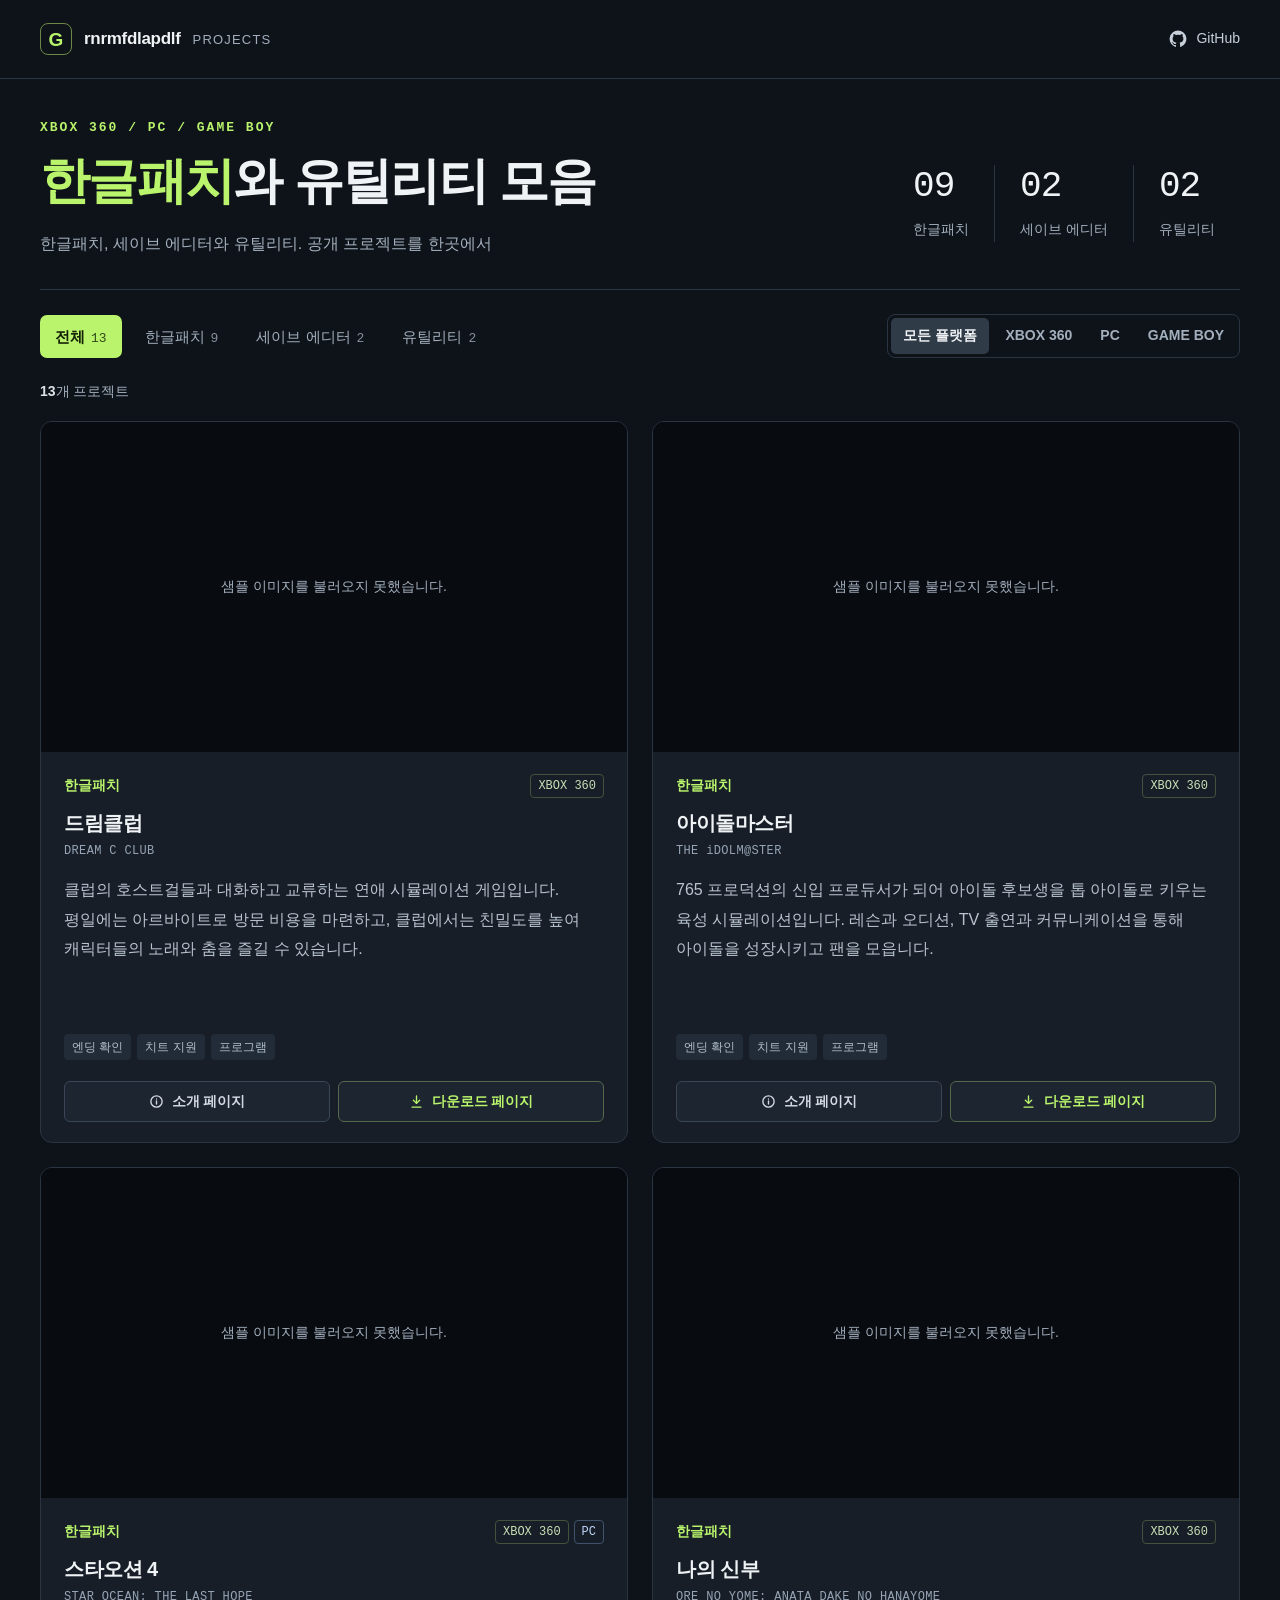
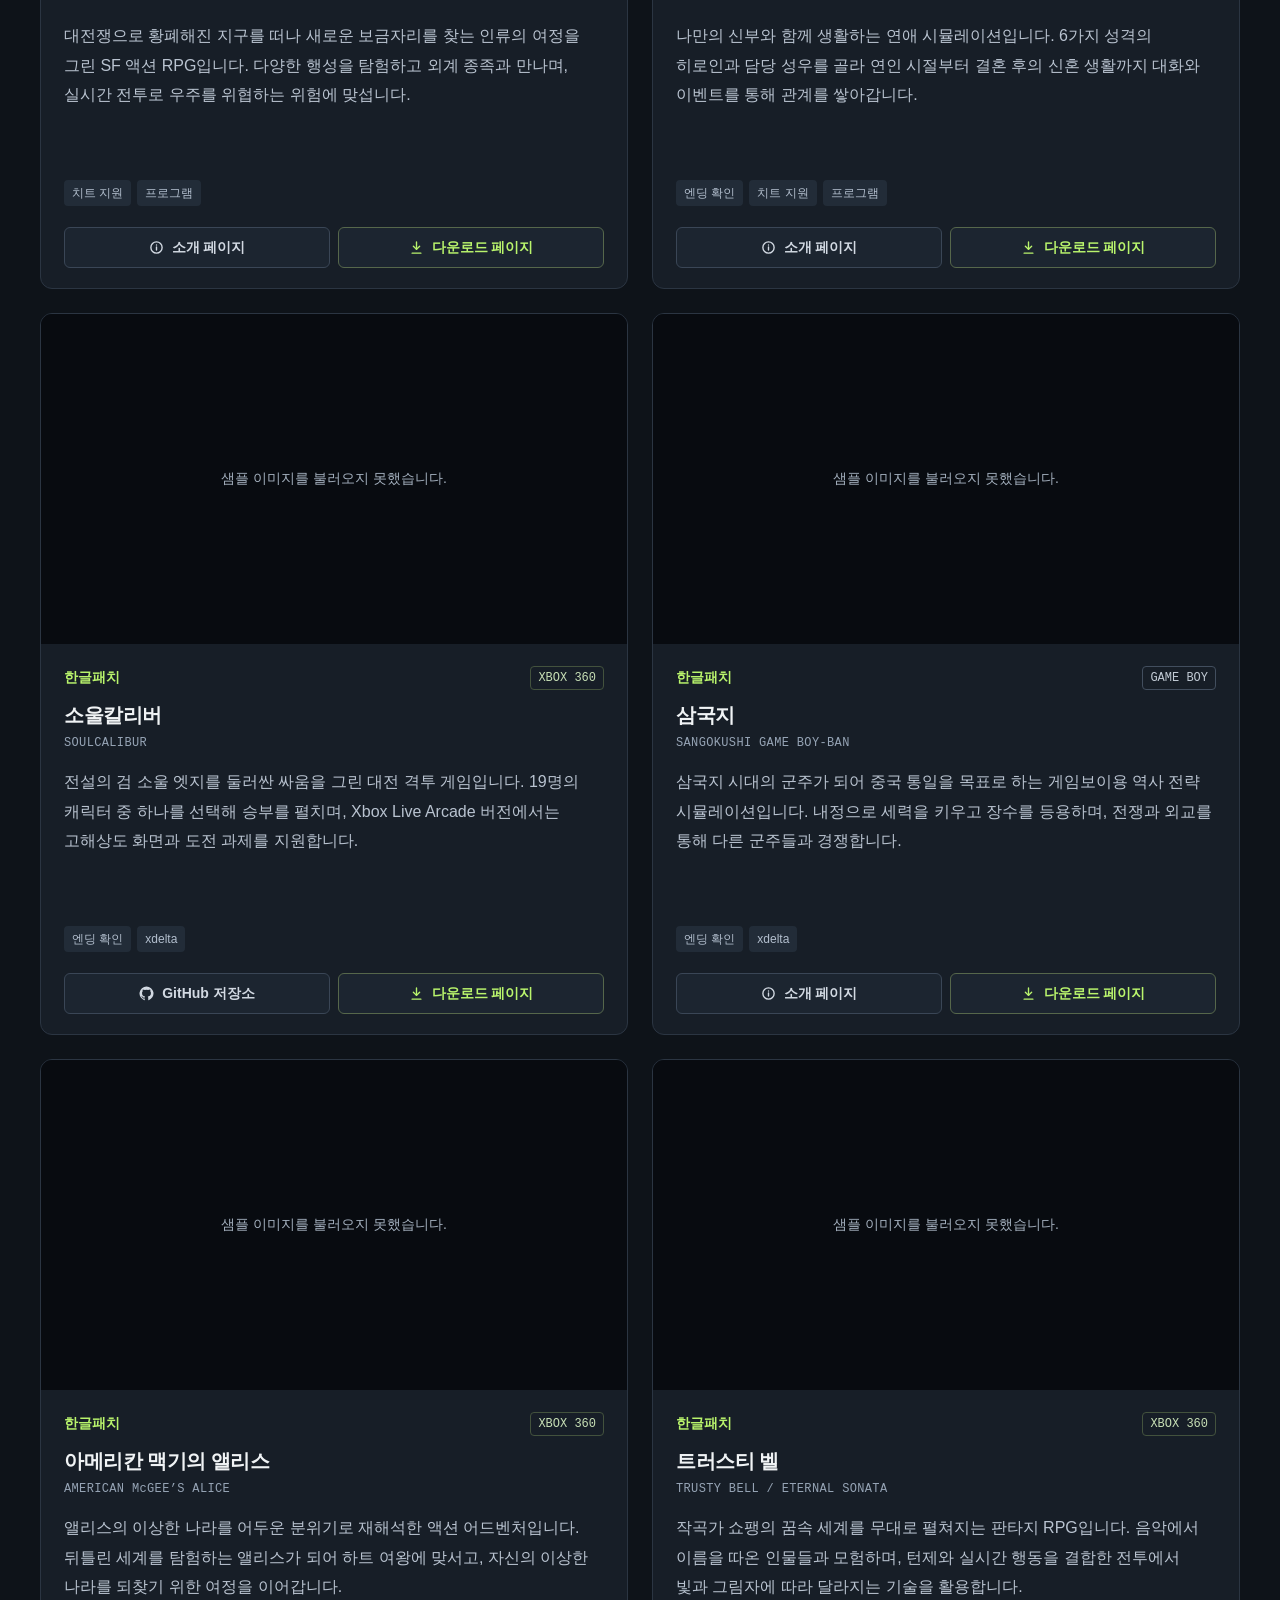
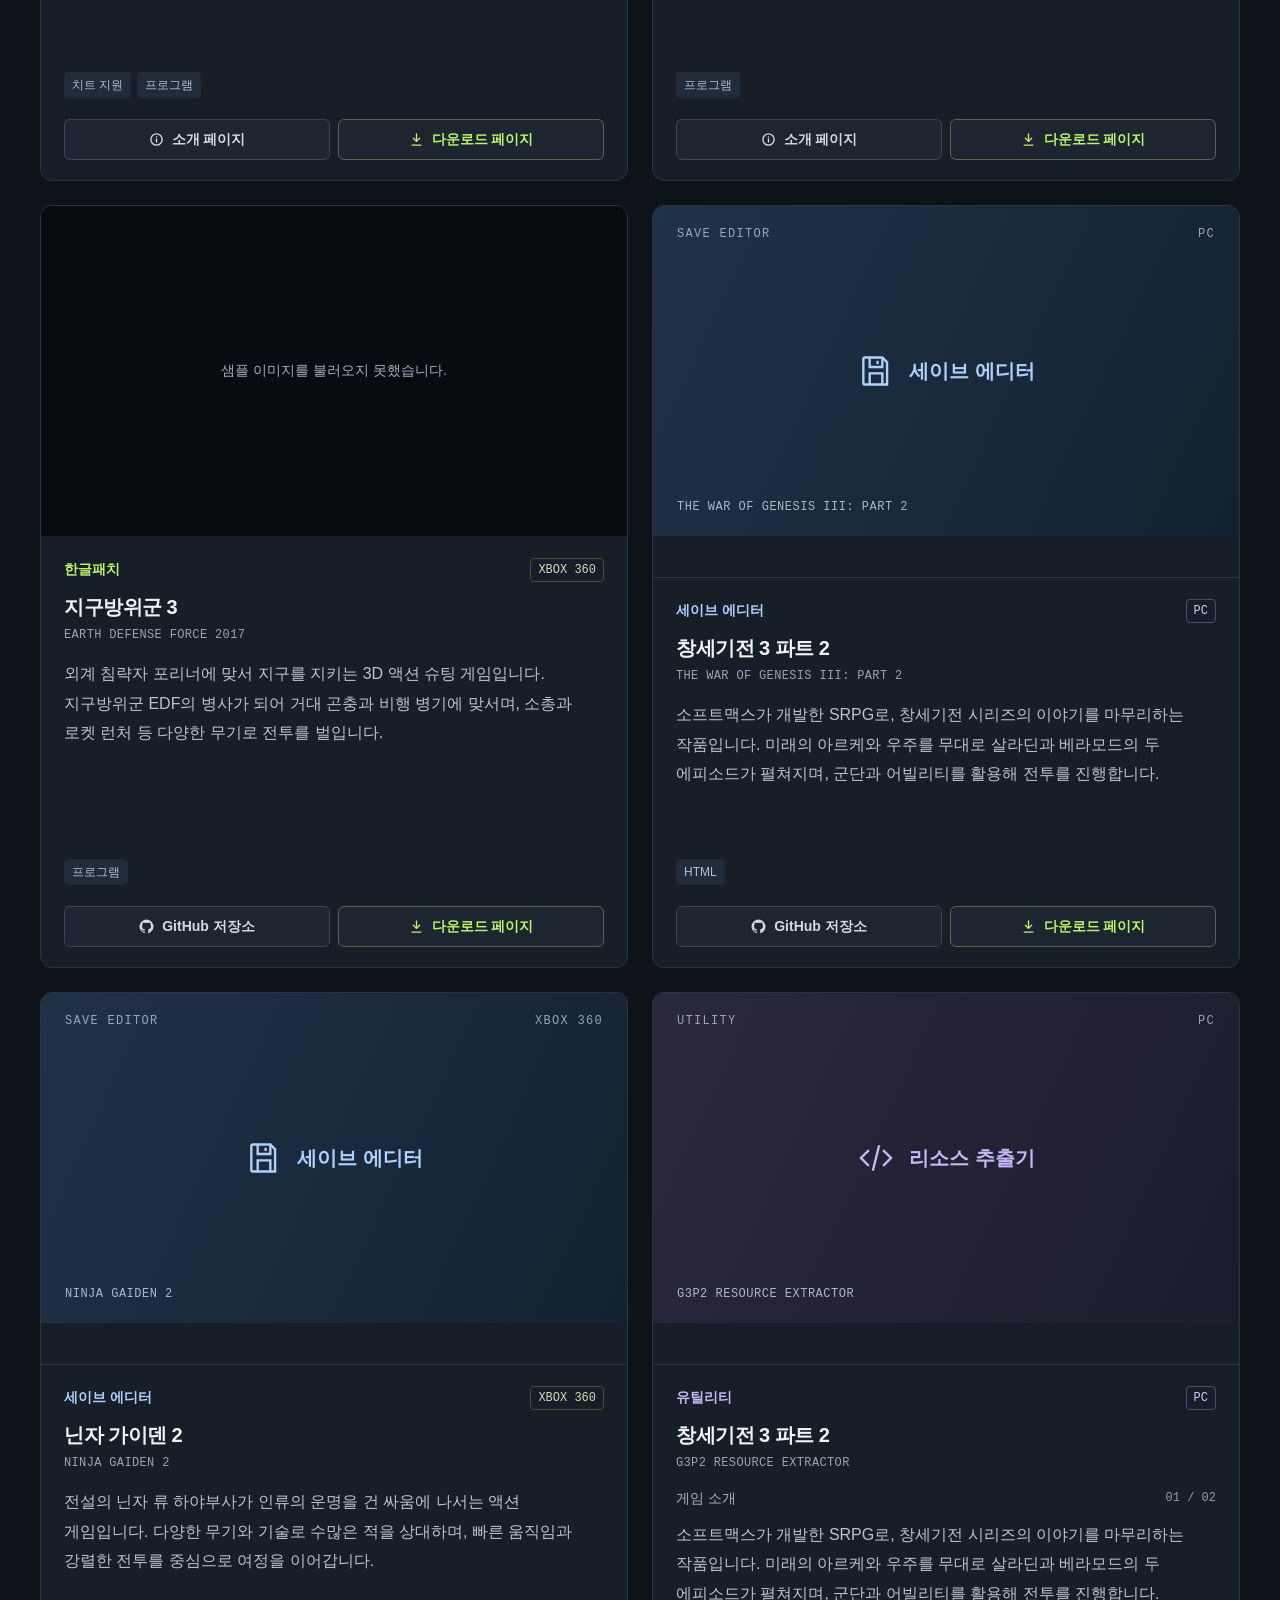
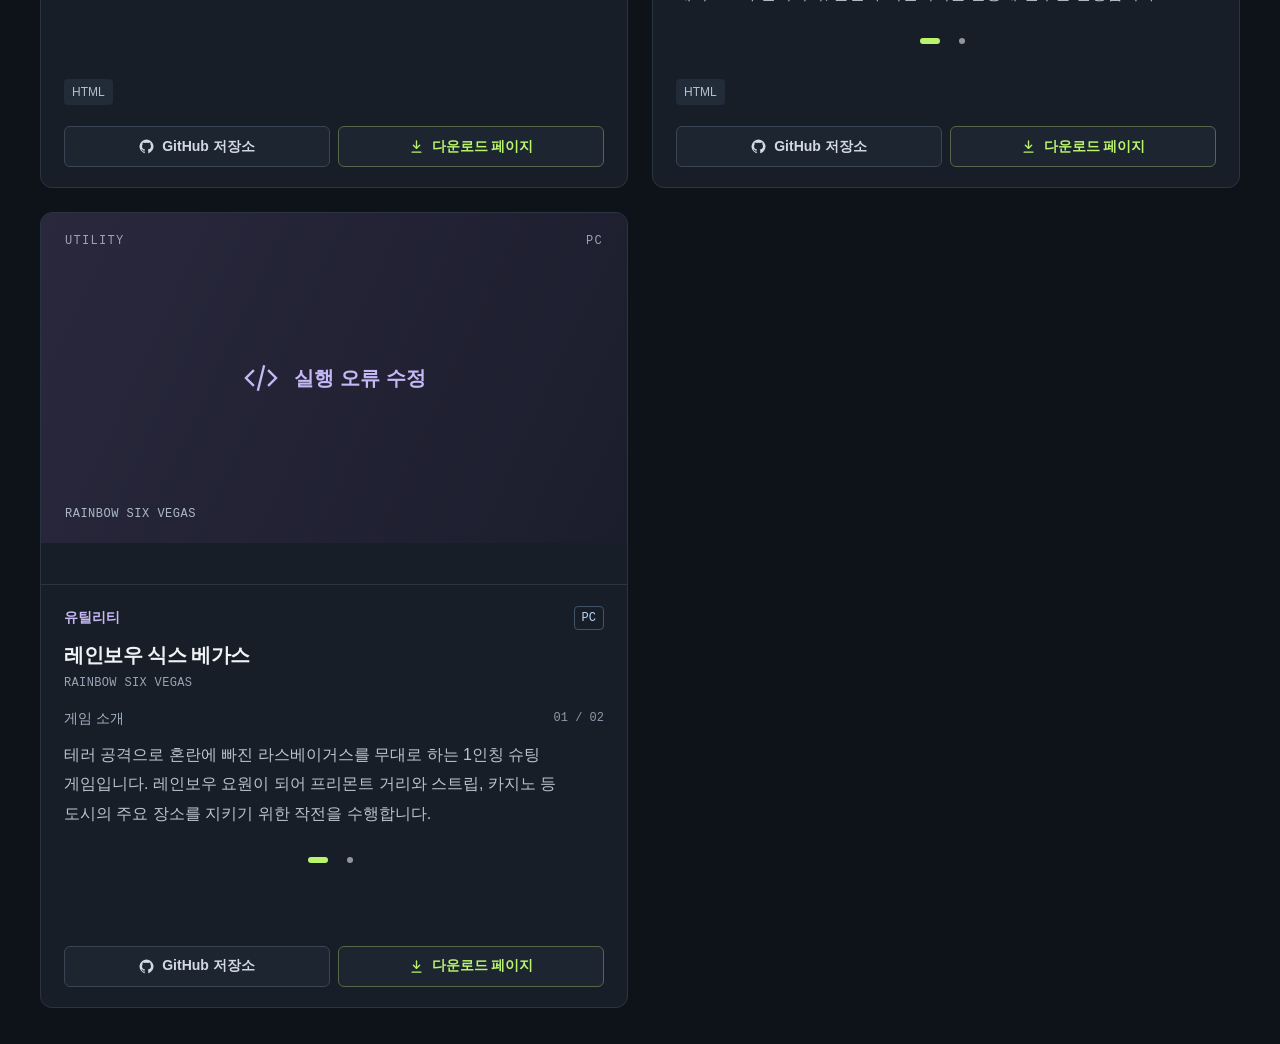
==== commit 1829c4a4: "Add American McGee's Alice intro page Co-Authored-By: Claude Opus 5.5 <noreply@anthropic.com>" ====
--- a/index.html
+++ b/index.html
@@ -335,7 +335,7 @@
           <p class="card-description">앨리스의 이상한 나라를 어두운 분위기로 재해석한 액션 어드벤처입니다. 뒤틀린 세계를 탐험하는 앨리스가 되어 하트 여왕에 맞서고, 자신의 이상한 나라를 되찾기 위한 여정을 이어갑니다.</p>
           <div class="description-controls description-controls-placeholder" aria-hidden="true"></div>
           <ul class="feature-tags" aria-label="프로젝트 태그"><li>치트 지원</li><li>프로그램</li></ul>
-          <div class="card-links"><a class="repo-link" href="https://github.com/rnrmfdlapdlf/xbox360-american-mcgees-alice-korean-pathcer" target="_blank" rel="noopener noreferrer" aria-label="아메리칸 맥기의 앨리스 한글패치 GitHub 저장소 보기 (새 탭)"><svg viewBox="0 0 24 24" fill="currentColor" aria-hidden="true"><path d="M12 .8a11.2 11.2 0 0 0-3.54 21.82c.56.1.77-.24.77-.54v-2.08c-3.13.68-3.79-1.33-3.79-1.33-.51-1.3-1.25-1.65-1.25-1.65-1.02-.7.08-.68.08-.68 1.13.08 1.73 1.16 1.73 1.16 1 1.72 2.63 1.22 3.27.94.1-.73.39-1.23.71-1.51-2.5-.29-5.13-1.25-5.13-5.54 0-1.22.43-2.22 1.16-3-.12-.28-.5-1.42.11-2.96 0 0 .95-.3 3.08 1.15a10.7 10.7 0 0 1 5.61 0c2.14-1.45 3.08-1.15 3.08-1.15.62 1.54.23 2.68.12 2.96.72.78 1.15 1.78 1.15 3 0 4.3-2.64 5.25-5.15 5.53.4.35.77 1.03.77 2.08v3.08c0 .3.2.65.78.54A11.2 11.2 0 0 0 12 .8Z"/></svg><span>GitHub 저장소</span></a><a class="repo-link download-link" href="https://github.com/rnrmfdlapdlf/xbox360-american-mcgees-alice-korean-pathcer/releases" target="_blank" rel="noopener noreferrer" aria-label="아메리칸 맥기의 앨리스 한글패치 다운로드 페이지 보기 (새 탭)"><svg viewBox="0 0 24 24" fill="none" stroke="currentColor" stroke-width="2.2" stroke-linecap="round" stroke-linejoin="round" aria-hidden="true"><path d="M12 3v12"/><path d="m7 10 5 5 5-5"/><path d="M5 21h14"/></svg><span>다운로드 페이지</span></a></div>
+          <div class="card-links"><a class="repo-link intro-link" href="/xbox360-american-mcgees-alice-korean-pathcer/" aria-label="아메리칸 맥기의 앨리스 한글패치 소개 페이지 보기"><svg viewBox="0 0 24 24" fill="none" stroke="currentColor" stroke-width="2.2" stroke-linecap="round" stroke-linejoin="round" aria-hidden="true"><circle cx="12" cy="12" r="9"/><path d="M12 11v5"/><path d="M12 8h.01"/></svg><span>소개 페이지</span></a><a class="repo-link download-link" href="https://github.com/rnrmfdlapdlf/xbox360-american-mcgees-alice-korean-pathcer/releases" target="_blank" rel="noopener noreferrer" aria-label="아메리칸 맥기의 앨리스 한글패치 다운로드 페이지 보기 (새 탭)"><svg viewBox="0 0 24 24" fill="none" stroke="currentColor" stroke-width="2.2" stroke-linecap="round" stroke-linejoin="round" aria-hidden="true"><path d="M12 3v12"/><path d="m7 10 5 5 5-5"/><path d="M5 21h14"/></svg><span>다운로드 페이지</span></a></div>
         </div>
       </article>
 
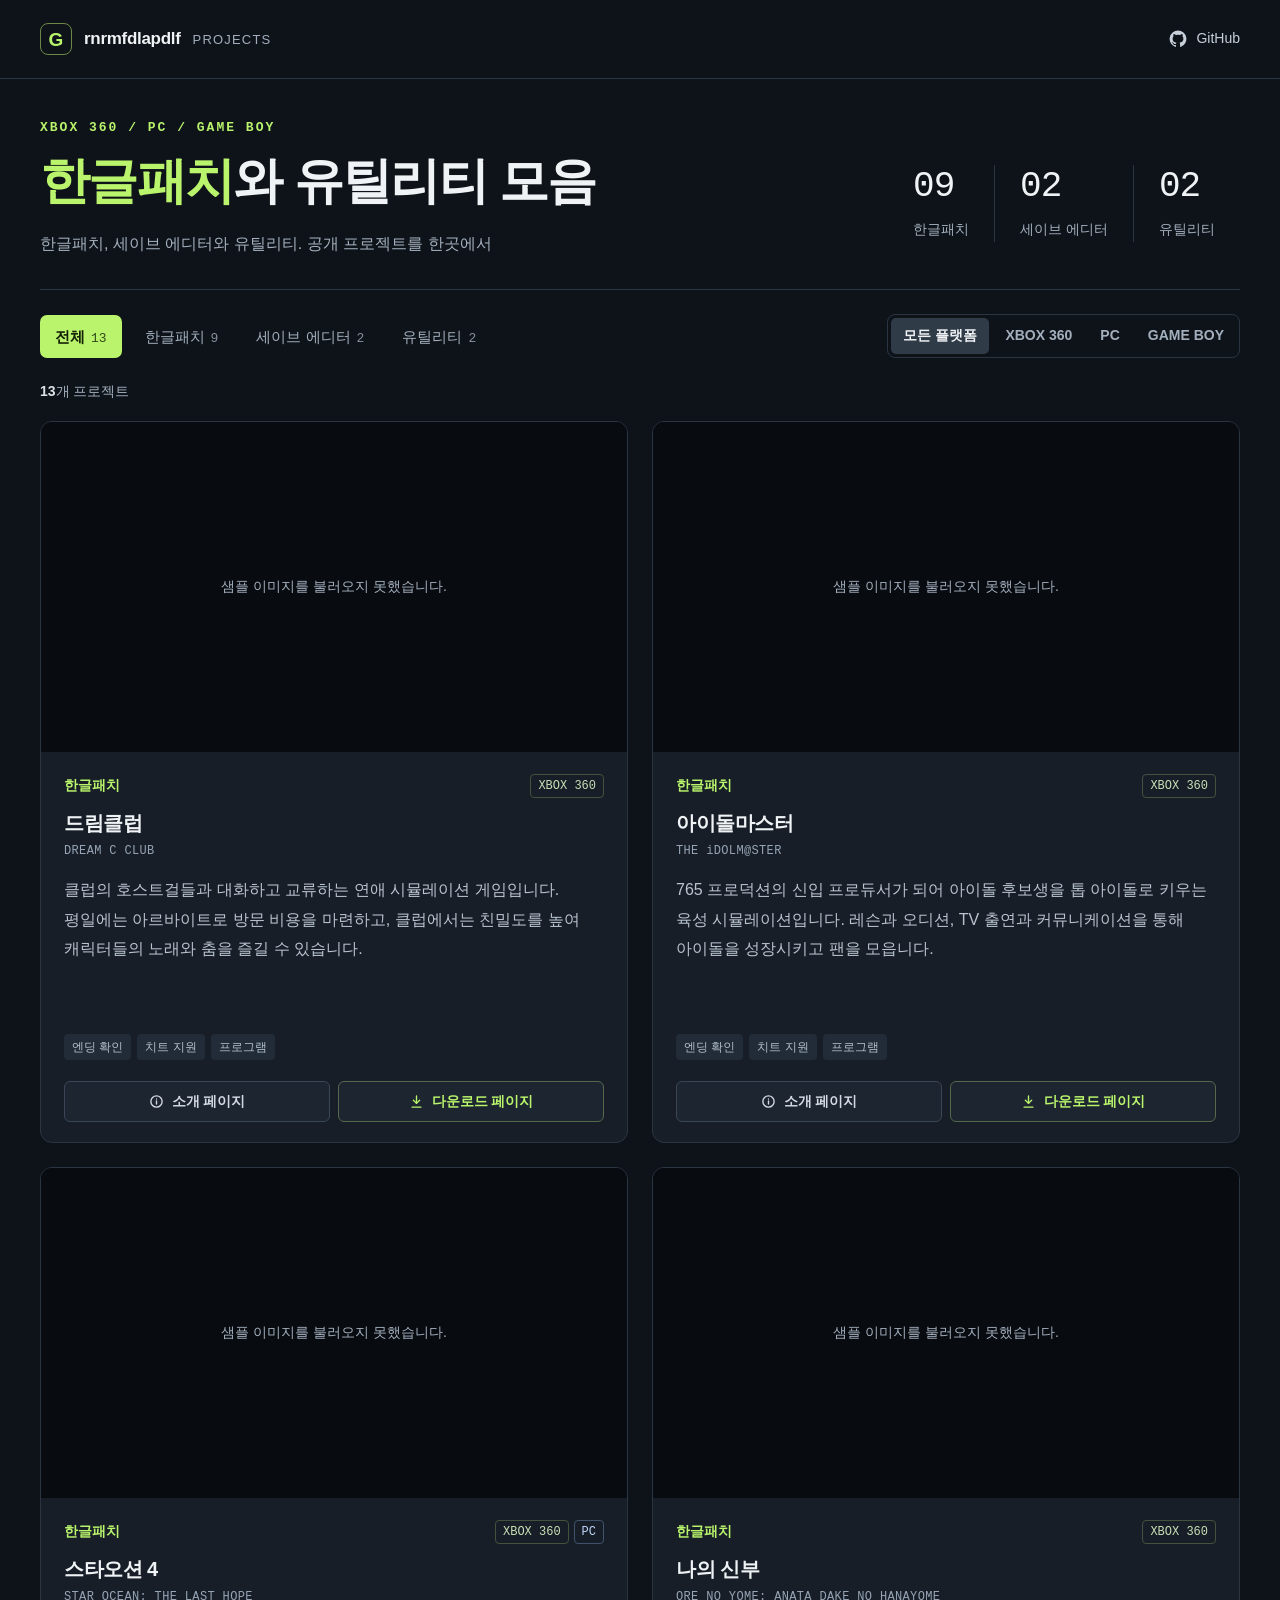
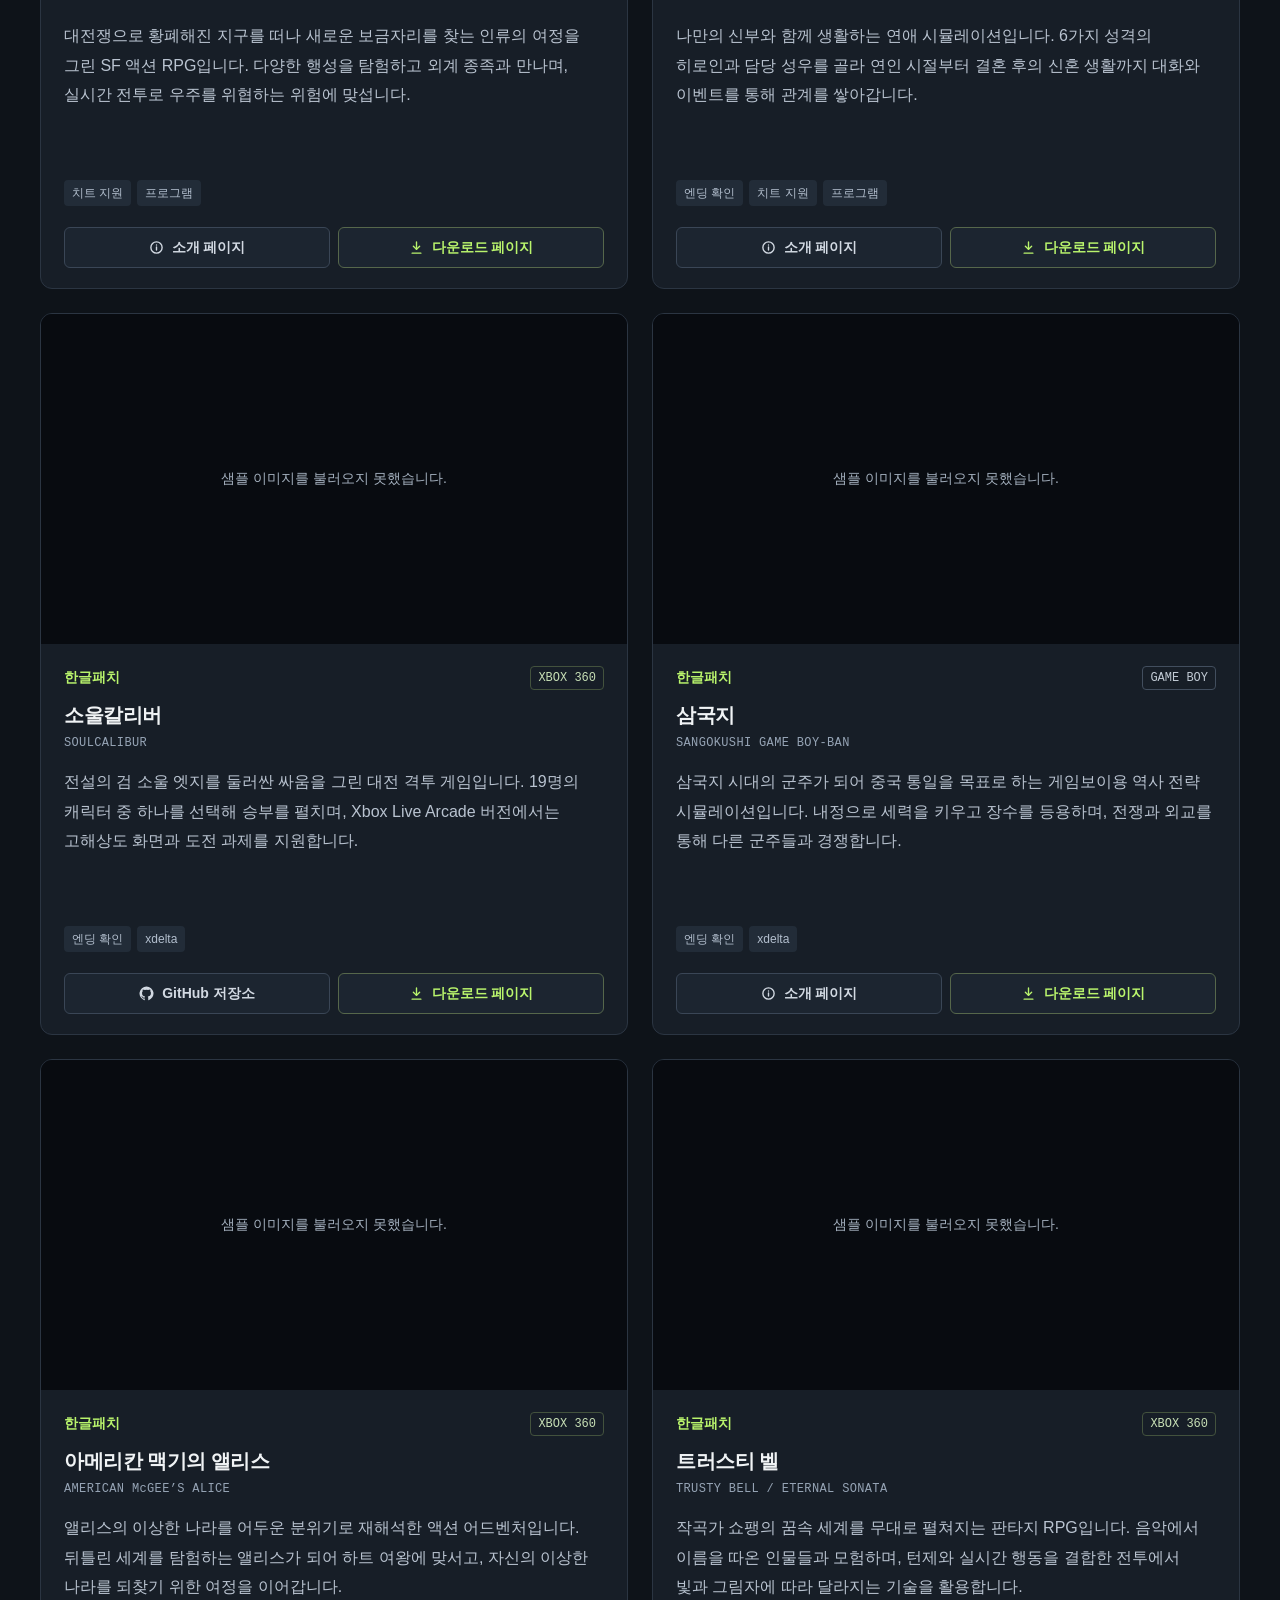
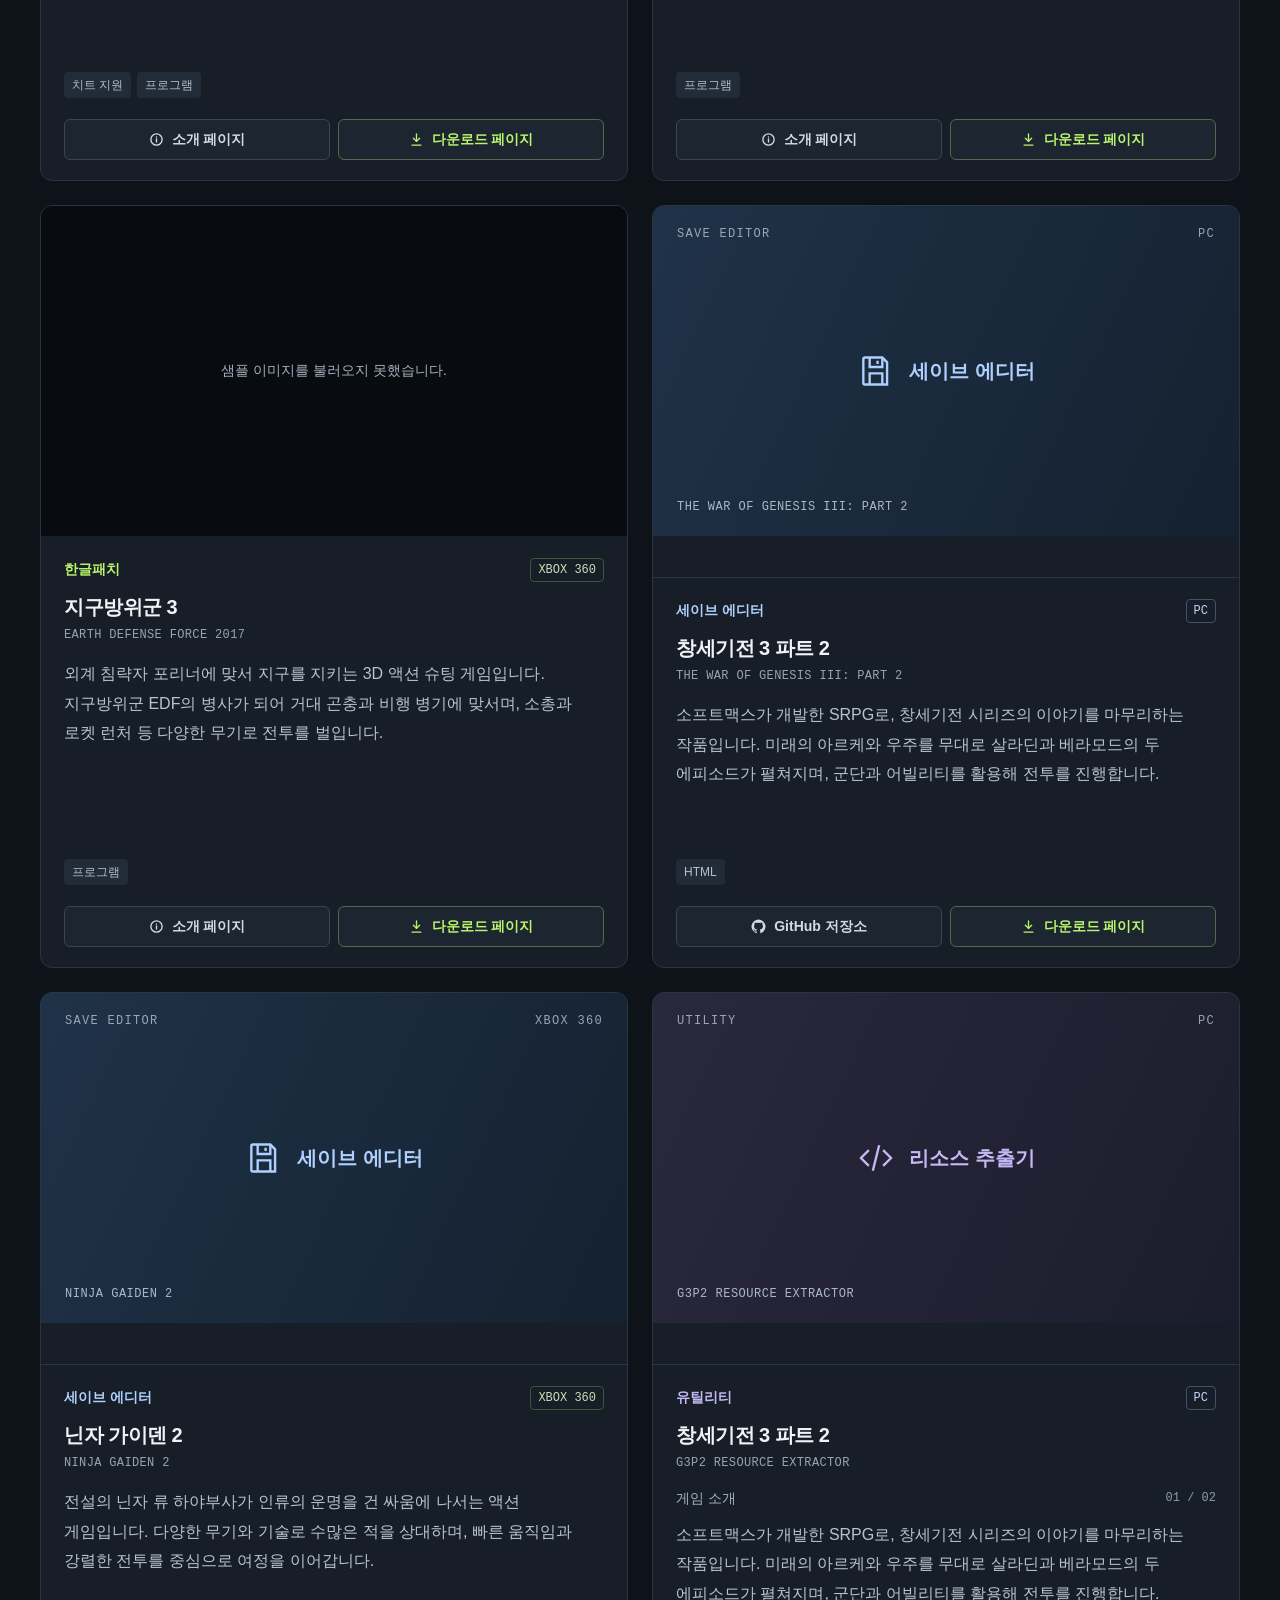
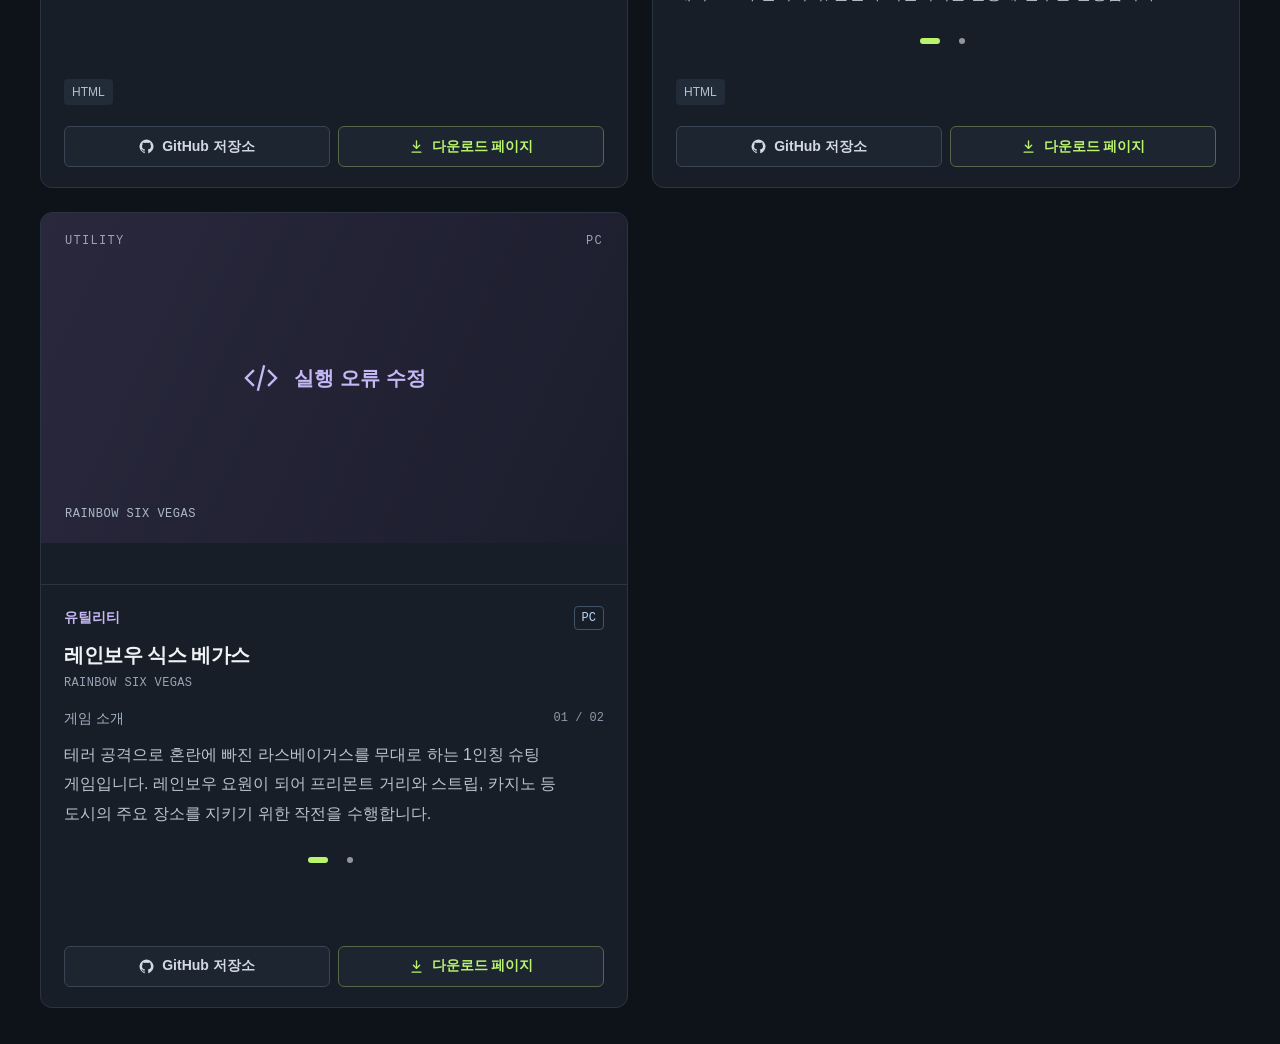
==== commit dfaedaea: "Add Earth Defense Force 3 intro page Co-Authored-By: Claude Opus 5.5 <noreply@anthropic.com>" ====
--- a/index.html
+++ b/index.html
@@ -388,7 +388,7 @@
           <p class="card-description">외계 침략자 포리너에 맞서 지구를 지키는 3D 액션 슈팅 게임입니다. 지구방위군 EDF의 병사가 되어 거대 곤충과 비행 병기에 맞서며, 소총과 로켓 런처 등 다양한 무기로 전투를 벌입니다.</p>
           <div class="description-controls description-controls-placeholder" aria-hidden="true"></div>
           <ul class="feature-tags" aria-label="프로젝트 태그"><li>프로그램</li></ul>
-          <div class="card-links"><a class="repo-link" href="https://github.com/rnrmfdlapdlf/xbox360-earth-defence-force-3-korean-patcher" target="_blank" rel="noopener noreferrer" aria-label="지구방위군 3 한글패치 GitHub 저장소 보기 (새 탭)"><svg viewBox="0 0 24 24" fill="currentColor" aria-hidden="true"><path d="M12 .8a11.2 11.2 0 0 0-3.54 21.82c.56.1.77-.24.77-.54v-2.08c-3.13.68-3.79-1.33-3.79-1.33-.51-1.3-1.25-1.65-1.25-1.65-1.02-.7.08-.68.08-.68 1.13.08 1.73 1.16 1.73 1.16 1 1.72 2.63 1.22 3.27.94.1-.73.39-1.23.71-1.51-2.5-.29-5.13-1.25-5.13-5.54 0-1.22.43-2.22 1.16-3-.12-.28-.5-1.42.11-2.96 0 0 .95-.3 3.08 1.15a10.7 10.7 0 0 1 5.61 0c2.14-1.45 3.08-1.15 3.08-1.15.62 1.54.23 2.68.12 2.96.72.78 1.15 1.78 1.15 3 0 4.3-2.64 5.25-5.15 5.53.4.35.77 1.03.77 2.08v3.08c0 .3.2.65.78.54A11.2 11.2 0 0 0 12 .8Z"/></svg><span>GitHub 저장소</span></a><a class="repo-link download-link" href="https://github.com/rnrmfdlapdlf/xbox360-earth-defence-force-3-korean-patcher/releases" target="_blank" rel="noopener noreferrer" aria-label="지구방위군 3 한글패치 다운로드 페이지 보기 (새 탭)"><svg viewBox="0 0 24 24" fill="none" stroke="currentColor" stroke-width="2.2" stroke-linecap="round" stroke-linejoin="round" aria-hidden="true"><path d="M12 3v12"/><path d="m7 10 5 5 5-5"/><path d="M5 21h14"/></svg><span>다운로드 페이지</span></a></div>
+          <div class="card-links"><a class="repo-link intro-link" href="/xbox360-earth-defence-force-3-korean-patcher/" aria-label="지구방위군 3 한글패치 소개 페이지 보기"><svg viewBox="0 0 24 24" fill="none" stroke="currentColor" stroke-width="2.2" stroke-linecap="round" stroke-linejoin="round" aria-hidden="true"><circle cx="12" cy="12" r="9"/><path d="M12 11v5"/><path d="M12 8h.01"/></svg><span>소개 페이지</span></a><a class="repo-link download-link" href="https://github.com/rnrmfdlapdlf/xbox360-earth-defence-force-3-korean-patcher/releases" target="_blank" rel="noopener noreferrer" aria-label="지구방위군 3 한글패치 다운로드 페이지 보기 (새 탭)"><svg viewBox="0 0 24 24" fill="none" stroke="currentColor" stroke-width="2.2" stroke-linecap="round" stroke-linejoin="round" aria-hidden="true"><path d="M12 3v12"/><path d="m7 10 5 5 5-5"/><path d="M5 21h14"/></svg><span>다운로드 페이지</span></a></div>
         </div>
       </article>
 
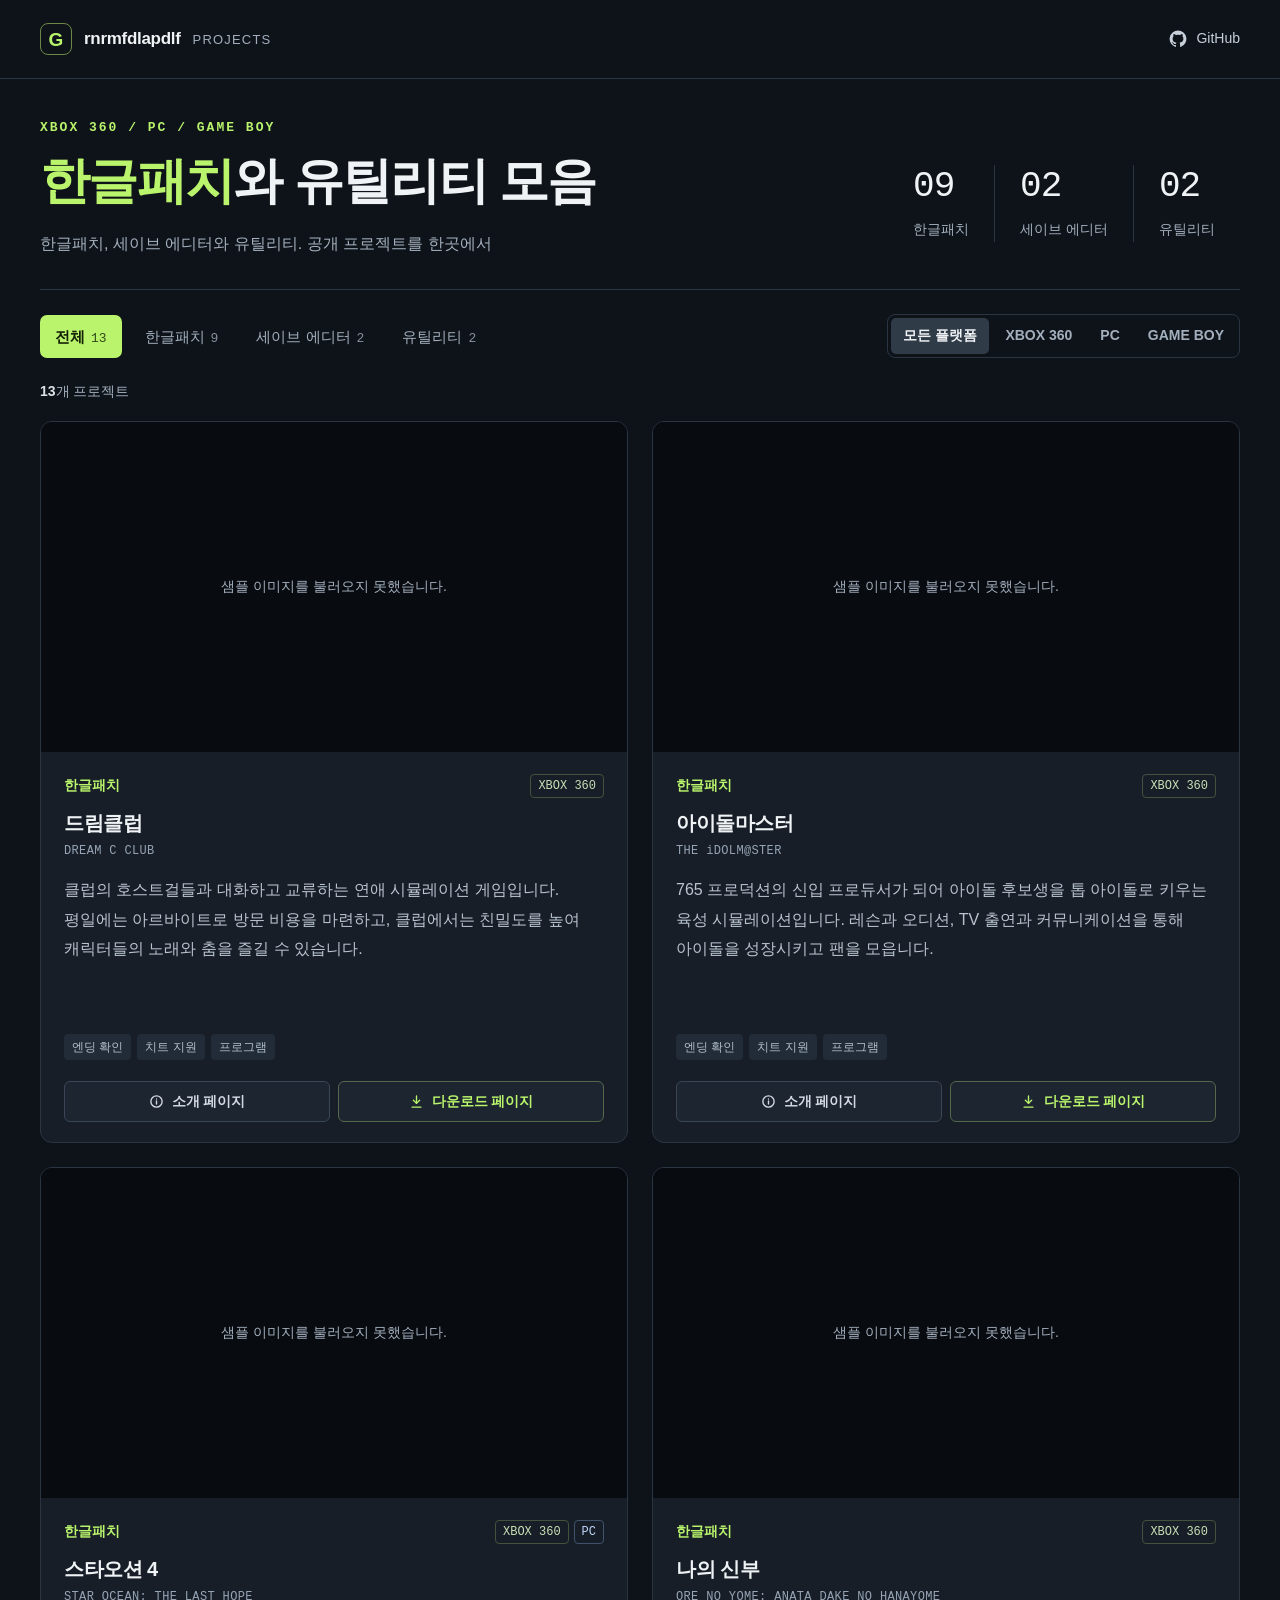
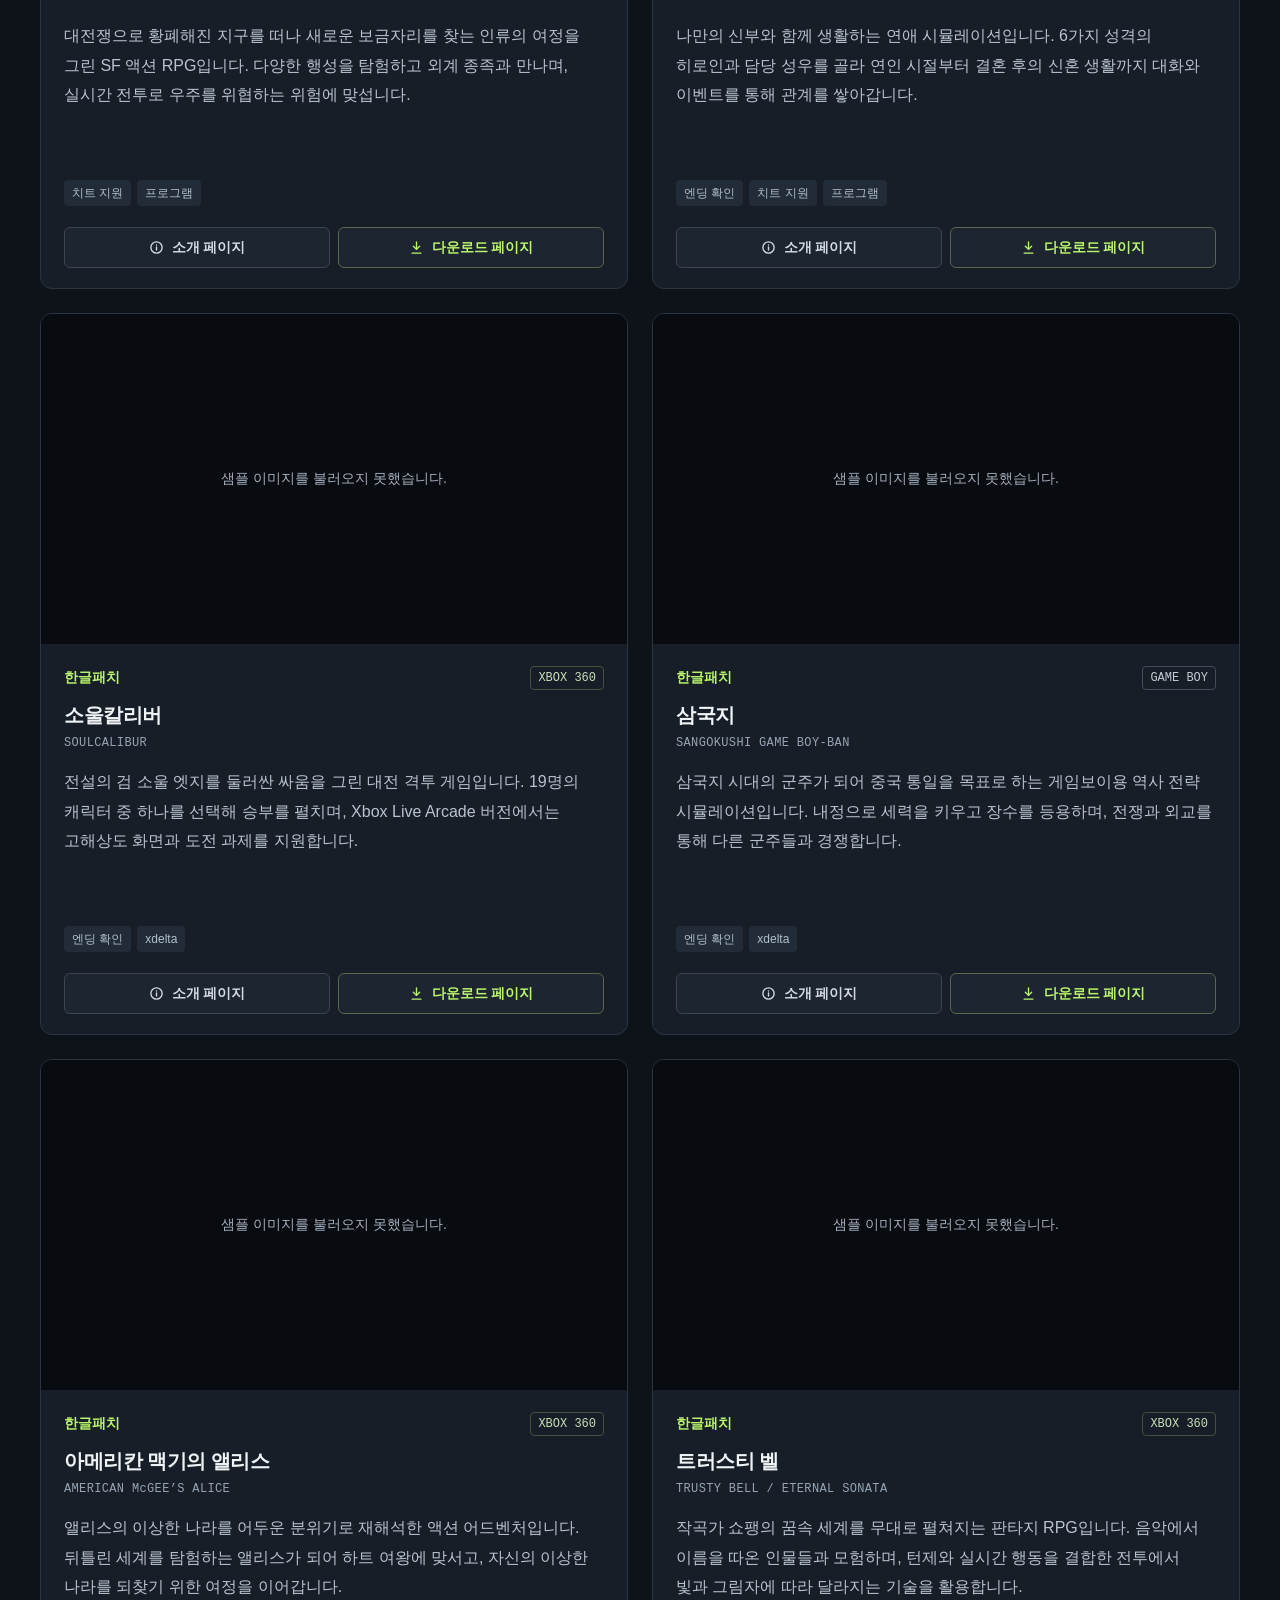
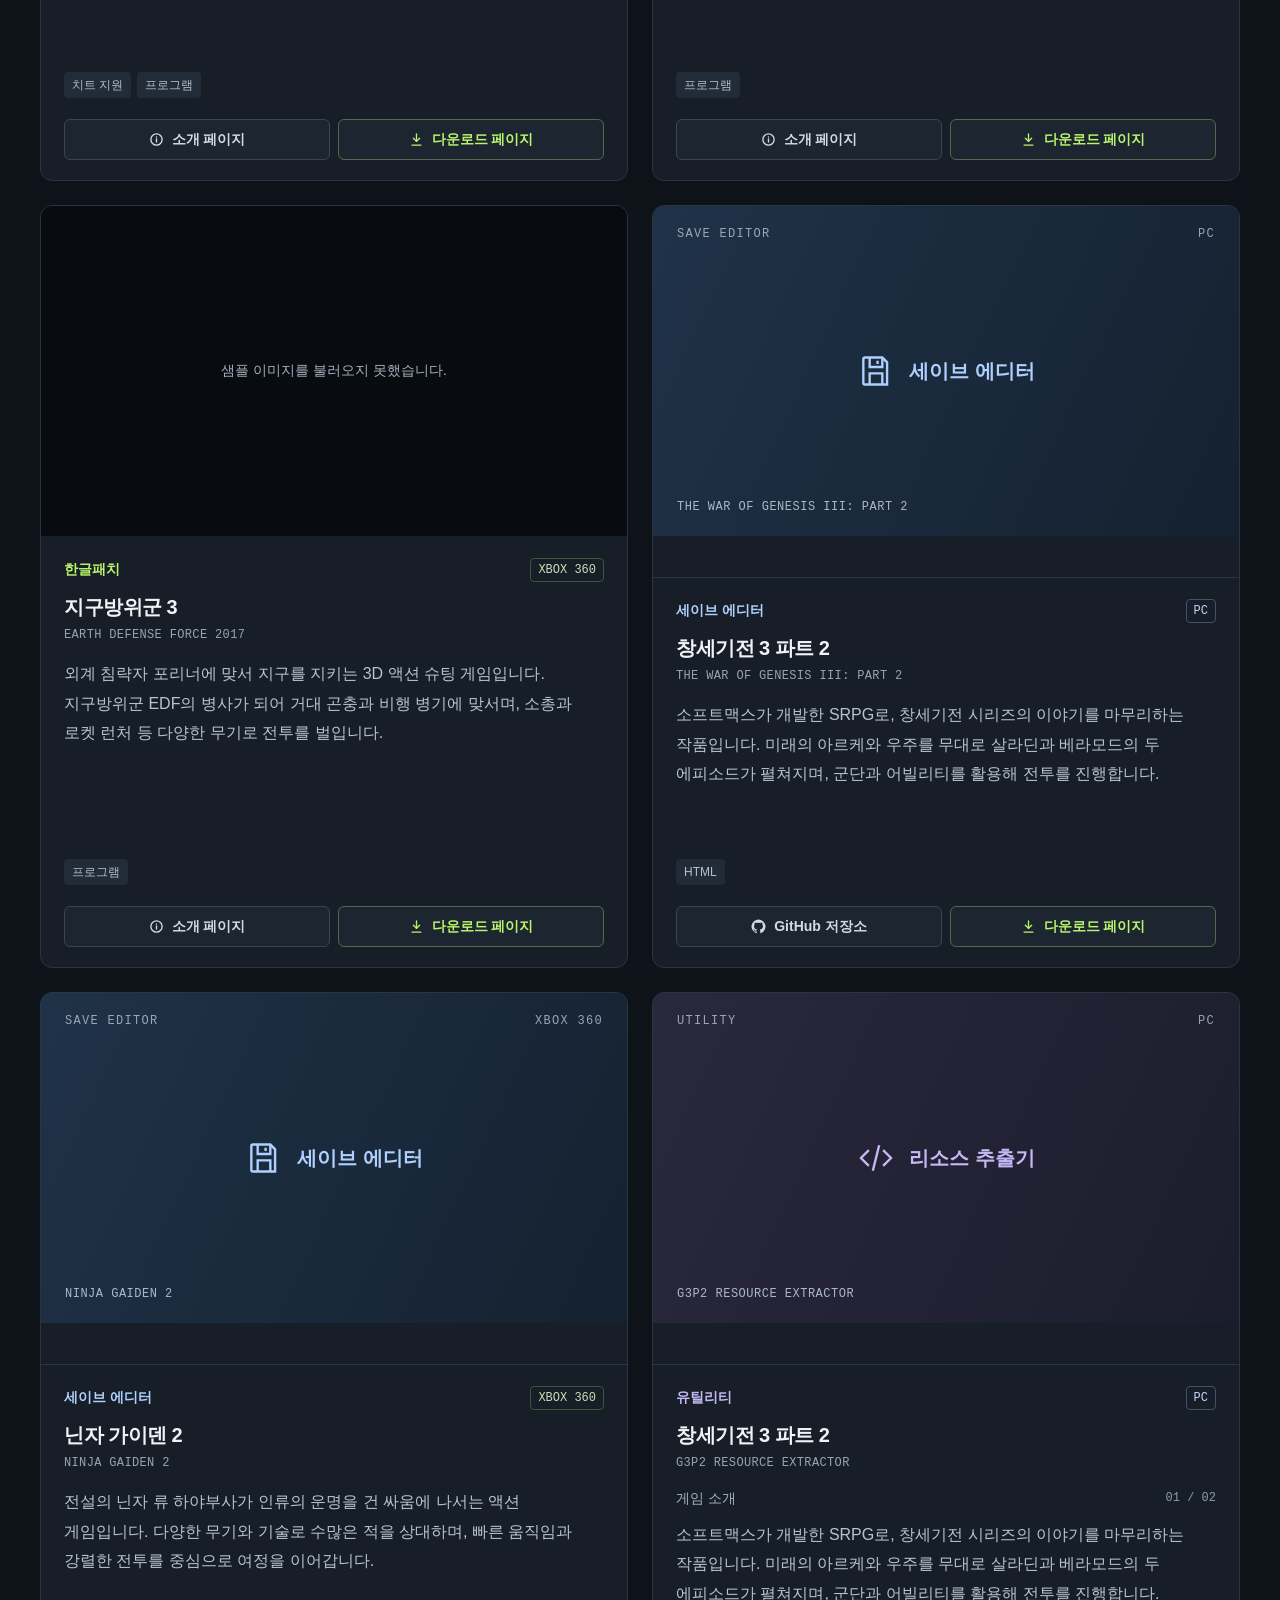
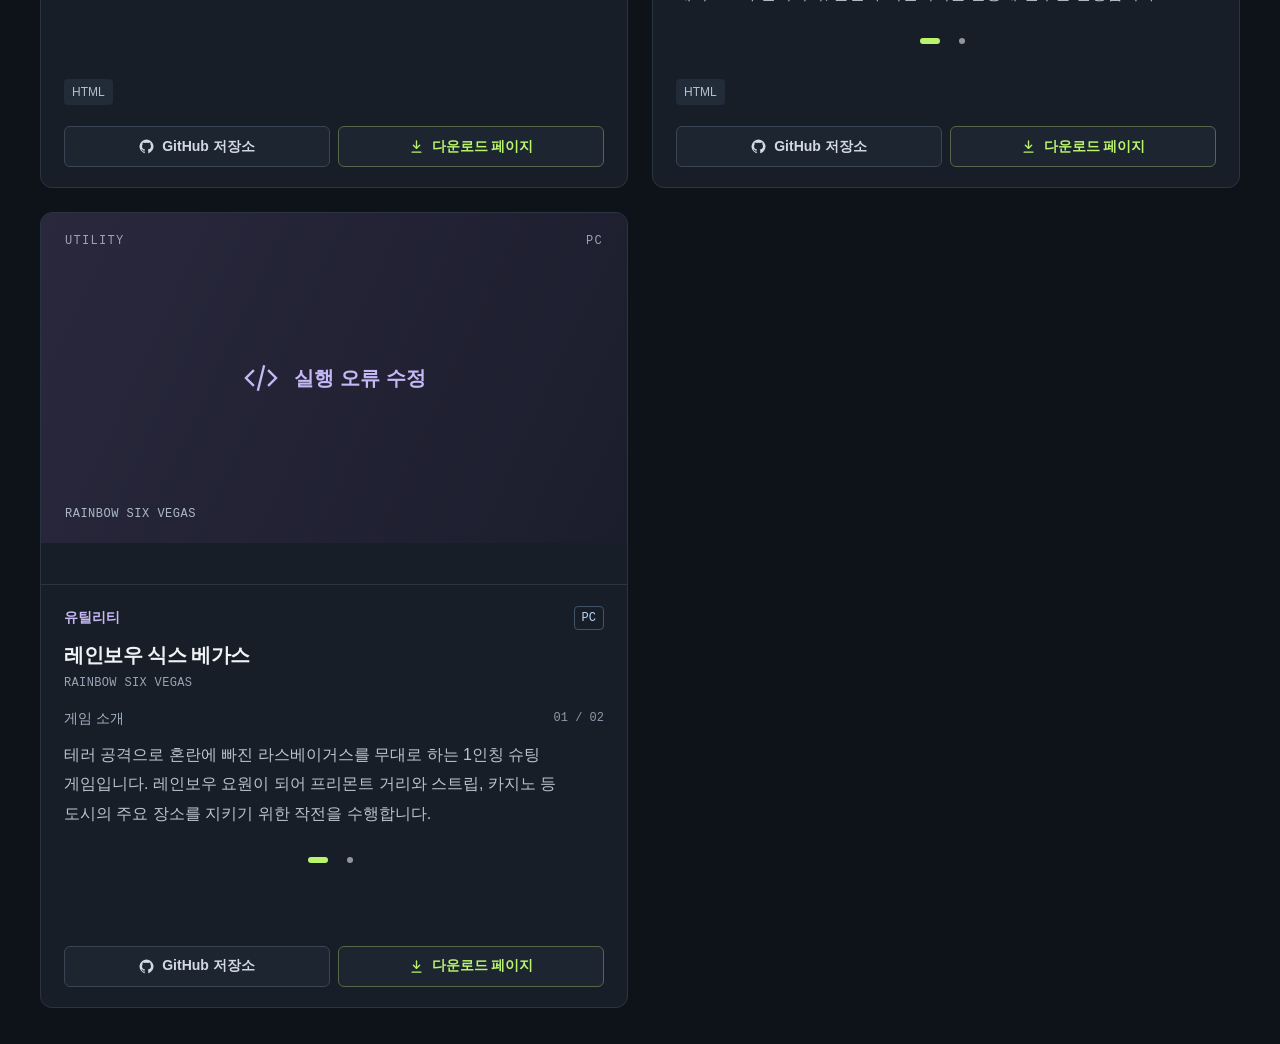
==== commit be898aa7: "Add SoulCalibur intro page Co-Authored-By: Claude Opus 5.5 <noreply@anthropic.com>" ====
--- a/index.html
+++ b/index.html
@@ -283,7 +283,7 @@
           <p class="card-description">전설의 검 소울 엣지를 둘러싼 싸움을 그린 대전 격투 게임입니다. 19명의 캐릭터 중 하나를 선택해 승부를 펼치며, Xbox Live Arcade 버전에서는 고해상도 화면과 도전 과제를 지원합니다.</p>
           <div class="description-controls description-controls-placeholder" aria-hidden="true"></div>
           <ul class="feature-tags" aria-label="프로젝트 태그"><li>엔딩 확인</li><li>xdelta</li></ul>
-          <div class="card-links"><a class="repo-link" href="https://github.com/rnrmfdlapdlf/xbox360-soulcalibur-korean-patcher" target="_blank" rel="noopener noreferrer" aria-label="소울칼리버 한글패치 GitHub 저장소 보기 (새 탭)"><svg viewBox="0 0 24 24" fill="currentColor" aria-hidden="true"><path d="M12 .8a11.2 11.2 0 0 0-3.54 21.82c.56.1.77-.24.77-.54v-2.08c-3.13.68-3.79-1.33-3.79-1.33-.51-1.3-1.25-1.65-1.25-1.65-1.02-.7.08-.68.08-.68 1.13.08 1.73 1.16 1.73 1.16 1 1.72 2.63 1.22 3.27.94.1-.73.39-1.23.71-1.51-2.5-.29-5.13-1.25-5.13-5.54 0-1.22.43-2.22 1.16-3-.12-.28-.5-1.42.11-2.96 0 0 .95-.3 3.08 1.15a10.7 10.7 0 0 1 5.61 0c2.14-1.45 3.08-1.15 3.08-1.15.62 1.54.23 2.68.12 2.96.72.78 1.15 1.78 1.15 3 0 4.3-2.64 5.25-5.15 5.53.4.35.77 1.03.77 2.08v3.08c0 .3.2.65.78.54A11.2 11.2 0 0 0 12 .8Z"/></svg><span>GitHub 저장소</span></a><a class="repo-link download-link" href="https://github.com/rnrmfdlapdlf/xbox360-soulcalibur-korean-patcher/releases" target="_blank" rel="noopener noreferrer" aria-label="소울칼리버 한글패치 다운로드 페이지 보기 (새 탭)"><svg viewBox="0 0 24 24" fill="none" stroke="currentColor" stroke-width="2.2" stroke-linecap="round" stroke-linejoin="round" aria-hidden="true"><path d="M12 3v12"/><path d="m7 10 5 5 5-5"/><path d="M5 21h14"/></svg><span>다운로드 페이지</span></a></div>
+          <div class="card-links"><a class="repo-link intro-link" href="/xbox360-soulcalibur-korean-patcher/" aria-label="소울칼리버 한글패치 소개 페이지 보기"><svg viewBox="0 0 24 24" fill="none" stroke="currentColor" stroke-width="2.2" stroke-linecap="round" stroke-linejoin="round" aria-hidden="true"><circle cx="12" cy="12" r="9"/><path d="M12 11v5"/><path d="M12 8h.01"/></svg><span>소개 페이지</span></a><a class="repo-link download-link" href="https://github.com/rnrmfdlapdlf/xbox360-soulcalibur-korean-patcher/releases" target="_blank" rel="noopener noreferrer" aria-label="소울칼리버 한글패치 다운로드 페이지 보기 (새 탭)"><svg viewBox="0 0 24 24" fill="none" stroke="currentColor" stroke-width="2.2" stroke-linecap="round" stroke-linejoin="round" aria-hidden="true"><path d="M12 3v12"/><path d="m7 10 5 5 5-5"/><path d="M5 21h14"/></svg><span>다운로드 페이지</span></a></div>
         </div>
       </article>
 
